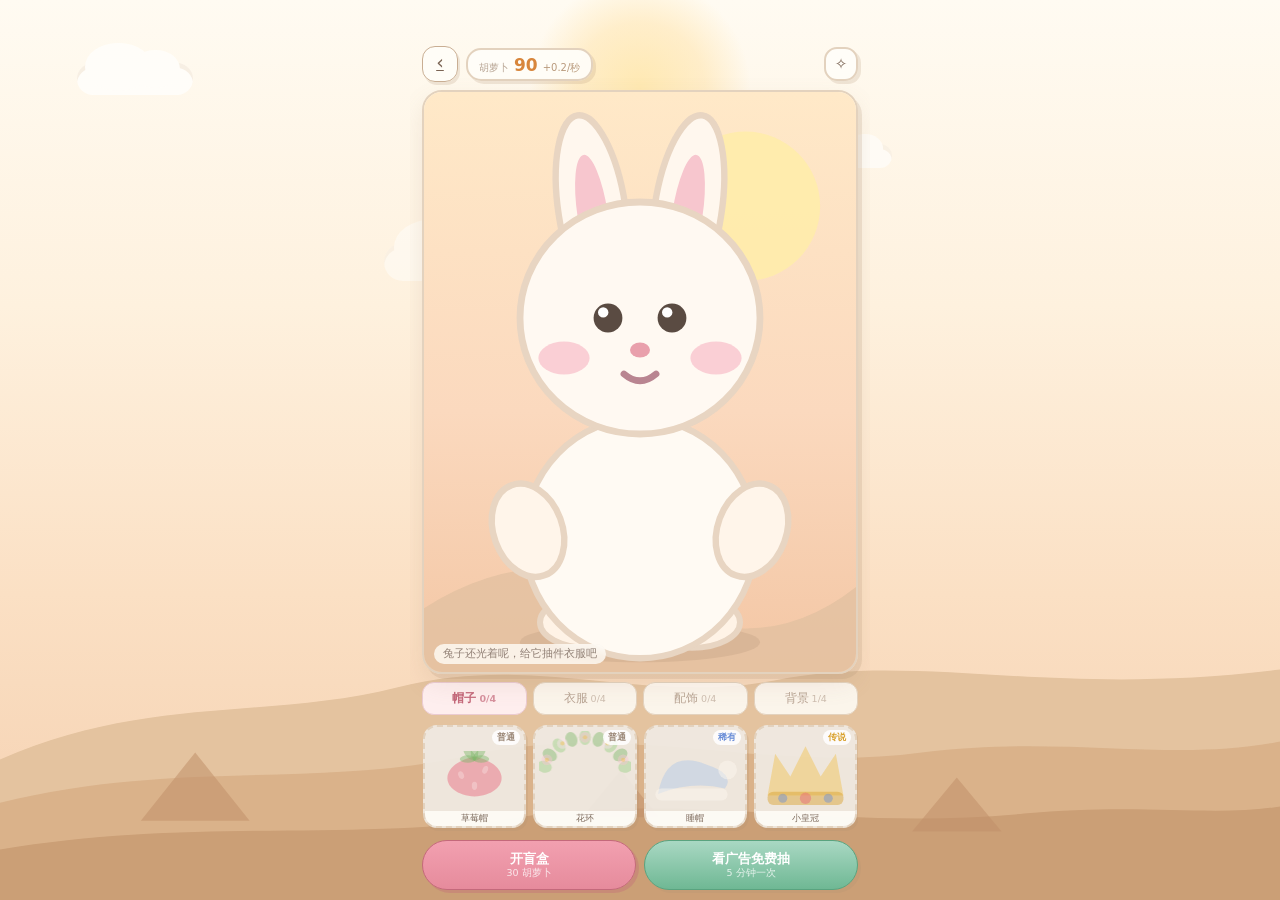
==== games/bunnycloset.html @ fe2e640c "feat: 新增《兔子的衣橱》换装养成，并修复存档自定义键丢失 方向：用户选定「最能拉用户、最赚钱」的换装养成路线。  新游戏 games/bunnycloset.html - 四个驱动力咬合：放置产" ====
<!DOCTYPE html>
<html lang="zh-CN">
<head>
<meta charset="UTF-8">
<meta name="viewport" content="width=device-width,initial-scale=1,maximum-scale=1,user-scalable=no,viewport-fit=cover">
<meta name="format-detection" content="telephone=no,email=no,address=no">
<meta name="theme-color" content="#FDF3E5">
<title>兔子的衣橱 · 兔子小游戏</title>
<link rel="stylesheet" href="../shared/theme.css">
<style>
/* ============================================================
   兔子的衣橱 —— 换装 + 收集 + 养成
   四个驱动力咬合：放置产出 → 开盲盒 → 换装 → 生成形象卡分享
   兔子、服装、背景全部用 Canvas 代码绘制，没有任何图片文件
   ============================================================ */

.app{position:relative;z-index:1;width:min(100vw,460px);margin:0 auto;height:100vh;
  display:flex;flex-direction:column;padding:calc(46px + env(safe-area-inset-top)) 12px calc(10px + env(safe-area-inset-bottom));
  gap:8px;overflow:hidden}

/* 顶栏 */
.top{display:flex;align-items:center;gap:8px;flex:0 0 auto}
.pill{background:rgba(255,253,248,.95);border:2px solid var(--line);border-radius:15px;
  padding:5px 11px 4px;box-shadow:3px 3px 0 var(--tap);display:flex;align-items:baseline;gap:5px}
.pill small{font-size:10px;color:var(--ink3)}
.pill b{font-size:17px;color:#D8863C;font-variant-numeric:tabular-nums}
.pill .rate{font-size:10px;color:#B99A7C}
.top .spacer{flex:1}
.iconBtn{width:34px;height:34px;flex:0 0 34px;display:flex;align-items:center;justify-content:center;
  border:2px solid var(--line);border-radius:13px;background:rgba(255,253,248,.95);
  color:#7A6353;font-size:15px;box-shadow:3px 3px 0 var(--tap);cursor:pointer;text-decoration:none}

/* 展示台 */
.stage{position:relative;flex:1 1 auto;min-height:0;border-radius:20px;overflow:hidden;
  border:2px solid var(--line);box-shadow:4px 5px 0 var(--tap),0 10px 24px rgba(150,118,92,.12)}
#stage{display:block;width:100%;height:100%}
.stageTag{position:absolute;left:10px;bottom:8px;font-size:10.5px;color:rgba(80,60,48,.62);
  background:rgba(255,253,248,.8);border-radius:999px;padding:3px 9px;backdrop-filter:blur(3px)}

/* 分类 */
.tabs{display:flex;gap:6px;flex:0 0 auto}
.tabs button{flex:1;border:1.5px solid var(--line);background:rgba(255,253,248,.86);
  border-radius:12px;padding:7px 0;font-size:12px;color:var(--ink3);cursor:pointer;font-family:inherit}
.tabs button.on{color:#C4697B;border-color:#EBCBD2;background:rgba(255,240,242,.96);font-weight:600}
.tabs button i{font-style:normal;font-size:9.5px;opacity:.7;margin-left:3px}

/* 道具格 */
.grid{flex:0 0 auto;display:grid;grid-template-columns:repeat(4,1fr);gap:7px;
  max-height:34vh;overflow-y:auto;padding:2px 1px 4px;-webkit-overflow-scrolling:touch}
.item{position:relative;aspect-ratio:1;border:2px solid var(--line);border-radius:14px;
  background:rgba(255,253,248,.9);cursor:pointer;overflow:hidden;
  box-shadow:2px 3px 0 var(--tap);transition:transform .1s}
.item:active{transform:scale(.95)}
.item canvas{display:block;width:100%;height:100%}
.item.locked{background:rgba(240,236,229,.9);border-style:dashed;cursor:default}
.item.worn{border-color:var(--pink);background:rgba(255,241,244,.95);
  box-shadow:0 0 0 2px rgba(230,139,156,.28),2px 3px 0 var(--tap)}
.item .rar{position:absolute;right:4px;top:3px;font-size:9px;font-weight:800;
  border-radius:999px;padding:1px 5px;background:rgba(255,255,255,.85)}
.item .nm{position:absolute;left:0;right:0;bottom:0;font-size:9px;text-align:center;
  color:#7C6A5C;background:rgba(255,253,248,.86);padding:1px 0}

/* 底部操作 */
.actions{display:flex;gap:8px;flex:0 0 auto}
.btn{flex:1;border:1.5px solid #C9AE93;border-radius:999px;padding:10px 6px;background:rgba(255,253,248,.96);
  color:#6B5648;font-size:13px;font-weight:600;cursor:pointer;font-family:inherit;
  box-shadow:3px 3px 0 var(--tap);line-height:1.25;position:relative}
.btn:active{transform:translate(2px,2px);box-shadow:1px 1px 0 var(--tap)}
.btn[disabled]{opacity:.45;box-shadow:none;cursor:default}
.btn.primary{background:linear-gradient(180deg,#F2A0B0,var(--pink));border-color:var(--pink-d);color:#fff}
.btn.ad{background:linear-gradient(180deg,#A9D8C3,#6FB894);border-color:#5AA37F;color:#fff}
.btn small{display:block;font-size:9.5px;font-weight:500;opacity:.8}
.btn .cd{position:absolute;inset:0;display:flex;align-items:center;justify-content:center;
  background:rgba(255,253,248,.86);border-radius:999px;font-size:11px;color:#94806E}

/* 盲盒开箱动画 */
.drawWrap{position:fixed;inset:0;z-index:20;display:flex;align-items:center;justify-content:center;
  background:rgba(88,66,54,.5);backdrop-filter:blur(4px);animation:fadeIn .2s}
.box{width:170px;height:170px;border-radius:26px;background:#FFFDF8;border:3px dashed #E7D8C6;
  display:flex;align-items:center;justify-content:center;position:relative;
  animation:boxShake .5s ease-in-out infinite}
@keyframes boxShake{0%,100%{transform:rotate(-3deg) scale(1)}50%{transform:rotate(3deg) scale(1.05)}}
.box.pop{animation:boxPop .45s cubic-bezier(.2,1.6,.4,1) forwards}
@keyframes boxPop{0%{transform:scale(1)}55%{transform:scale(1.24)}100%{transform:scale(1);border-style:solid}}
.box canvas{width:78%;height:78%;display:block}
.drawTip{position:absolute;bottom:22%;color:#fff;font-size:13px;text-shadow:0 2px 8px rgba(40,20,10,.5)}

/* 形象卡 */
.cardWrap{position:fixed;inset:0;z-index:22;display:flex;flex-direction:column;align-items:center;
  justify-content:center;gap:12px;background:rgba(40,28,22,.72);backdrop-filter:blur(5px);padding:18px}
.cardWrap img{width:min(78vw,320px);border-radius:20px;box-shadow:0 18px 50px rgba(0,0,0,.45)}
.cardWrap p{color:rgba(255,255,255,.88);font-size:12.5px;margin:0;text-align:center;line-height:1.7}
.cardWrap .btns{display:flex;gap:9px;width:min(78vw,320px)}
.cardWrap .btns a,.cardWrap .btns button{flex:1;text-align:center;text-decoration:none;
  border:1.5px solid rgba(255,255,255,.4);background:rgba(255,255,255,.14);color:#fff;
  border-radius:999px;padding:11px 0;font-size:14px;font-weight:600;cursor:pointer;font-family:inherit}
.hide{display:none!important}
.toast{position:fixed;left:50%;bottom:16%;transform:translateX(-50%);z-index:30;
  background:rgba(60,44,36,.9);color:#fff;font-size:13px;border-radius:999px;padding:9px 18px;
  pointer-events:none;opacity:0;transition:opacity .3s}
.toast.show{opacity:1}
</style>
</head>
<body>

<main class="app">
  <h1 class="sr-only">兔子的衣橱，收集服装给兔子换装并生成形象卡</h1>

  <div class="top">
    <a class="backBtn" href="../index.html" aria-label="返回游戏大厅" style="position:static">‹</a>
    <div class="pill">
      <small>胡萝卜</small><b id="carrotNum">0</b><span class="rate" id="rate">+0.2/秒</span>
    </div>
    <div class="spacer"></div>
    <button class="iconBtn" id="btnCard" title="生成形象卡">✧</button>
  </div>

  <div class="stage">
    <canvas id="stage"></canvas>
    <div class="stageTag" id="stageTag">在家种胡萝卜中…</div>
  </div>

  <div class="tabs" id="tabs"></div>
  <div class="grid" id="grid"></div>

  <div class="actions">
    <button class="btn primary" id="btnDraw">开盲盒<small>30 胡萝卜</small></button>
    <button class="btn ad" id="btnAd">看广告免费抽<small>5 分钟一次</small></button>
  </div>
</main>

<div class="drawWrap hide" id="drawWrap">
  <div class="drawTip" id="drawTip">正在打开…</div>
  <div class="box" id="drawBox"></div>
</div>

<div class="cardWrap hide" id="cardWrap">
  <img id="cardImg" alt="兔子的形象卡">
  <p>长按图片保存，或点下面的按钮下载<br>发给朋友看看你的兔子</p>
  <div class="btns">
    <a id="cardDl" download="我的兔子.png">下载</a>
    <button id="cardClose">关闭</button>
  </div>
</div>

<div class="toast" id="toast"></div>

<script src="../shared/store.js"></script>
<script src="../shared/audio.js"></script>
<script src="../shared/theme.js"></script>
<script>
(function(){
'use strict';

var $ = function(id){ return document.getElementById(id); };
var GAME_ID = 'bunnycloset';
var SAVE_KEY = 'closet';

/* ============================================================
   1. 数值
   ============================================================ */
var CARROT_PER_SEC = 0.2;          /* 兔子每秒种的胡萝卜 */
var OFFLINE_CAP    = 8 * 3600;     /* 离线最多攒 8 小时 */
var DRAW_COST      = 30;           /* 开一次盲盒 */
var AD_DRAW_CD     = 5 * 60 * 1000;/* 免费抽的冷却 */
var START_CARROT   = 90;

/* 抽取概率：普通 62% / 稀有 28% / 传说 10% */
var RARITY = [
  null,
  { name:'普通', color:'#9C8878', weight:62 },
  { name:'稀有', color:'#6C8FD8', weight:28 },
  { name:'传说', color:'#D9A02C', weight:10 }
];

/* ============================================================
   2. 兔子与道具的画法 —— 全部是代码，没有一张图片
   坐标系：一个 100 × 132 的盒子，左上角是 (0,0)
   头中心 (50,50) 半径 30；身体中心 (50,104)
   ============================================================ */
function rr(c, x, y, w, h, r){
  c.beginPath();
  c.moveTo(x + r, y);
  c.arcTo(x + w, y, x + w, y + h, r);
  c.arcTo(x + w, y + h, x, y + h, r);
  c.arcTo(x, y + h, x, y, r);
  c.arcTo(x, y, x + w, y, r);
  c.closePath();
}
function ell(c, x, y, rx, ry, rot){
  c.beginPath(); c.ellipse(x, y, rx, ry, rot || 0, 0, Math.PI * 2);
}
function star(c, x, y, R, r, rot){
  c.beginPath();
  for(var i = 0; i < 10; i++){
    var rad = (i % 2 === 0) ? R : r;
    var a = (rot || -Math.PI / 2) + i * Math.PI / 5;
    var px = x + Math.cos(a) * rad, py = y + Math.sin(a) * rad;
    if(i === 0) c.moveTo(px, py); else c.lineTo(px, py);
  }
  c.closePath();
}

/* --- 兔子的身体 --- */
function drawBody(c, t){
  var bob = Math.sin(t * 1.6) * 1.1;      /* 轻微呼吸起伏 */
  c.save();
  c.translate(0, bob);

  /* 影子 */
  c.fillStyle = 'rgba(150,118,92,.16)';
  ell(c, 50, 130, 30, 5); c.fill();

  /* 耳朵（先画，压在头后面） */
  var sway = Math.sin(t * 1.3) * 3.2;
  c.fillStyle = '#FFF7EE'; c.strokeStyle = '#E8D5C2'; c.lineWidth = 1.6;
  c.save(); c.translate(38, 22); c.rotate(-0.19 + sway * 0.012);
  ell(c, 0, 0, 8.4, 24); c.fill(); c.stroke();
  c.fillStyle = '#F7C6CE'; ell(c, 0, 1, 3.8, 15); c.fill();
  c.restore();
  c.fillStyle = '#FFF7EE';
  c.save(); c.translate(62, 22); c.rotate(0.19 - sway * 0.012);
  ell(c, 0, 0, 8.4, 24); c.fill(); c.stroke();
  c.fillStyle = '#F7C6CE'; ell(c, 0, 1, 3.8, 15); c.fill();
  c.restore();

  /* 脚 */
  c.fillStyle = '#FFF3E6'; c.strokeStyle = '#E8D5C2'; c.lineWidth = 1.5;
  ell(c, 37, 125, 12, 6.4); c.fill(); c.stroke();
  ell(c, 63, 125, 12, 6.4); c.fill(); c.stroke();

  /* 身体 */
  c.fillStyle = '#FFFAF3'; c.strokeStyle = '#E8D5C2'; c.lineWidth = 1.6;
  ell(c, 50, 104, 29, 30); c.fill(); c.stroke();

  /* 手臂 */
  c.fillStyle = '#FFF5EA';
  ell(c, 22, 102, 8.6, 12, -0.35); c.fill(); c.stroke();
  ell(c, 78, 102, 8.6, 12, 0.35); c.fill(); c.stroke();

  c.restore();
}
function drawFace(c, mood, t){
  c.fillStyle = '#5A4B42';
  var blink = (Math.sin(t * 0.8) > 0.985) ? 0.12 : 1;   /* 偶尔眨一下眼 */
  if(mood === 'happy'){
    c.strokeStyle = '#5A4B42'; c.lineWidth = 2.4; c.lineCap = 'round';
    c.beginPath(); c.moveTo(38, 51); c.quadraticCurveTo(42, 45, 46, 51); c.stroke();
    c.beginPath(); c.moveTo(54, 51); c.quadraticCurveTo(58, 45, 62, 51); c.stroke();
  } else {
    c.save(); c.scale(1, blink);
    ell(c, 42, 50 / (blink || 1), 3.6, 3.6); c.fill();
    ell(c, 58, 50 / (blink || 1), 3.6, 3.6); c.fill();
    c.restore();
    if(blink > 0.5){
      c.fillStyle = '#fff';
      ell(c, 40.8, 48.6, 1.3, 1.3); c.fill();
      ell(c, 56.8, 48.6, 1.3, 1.3); c.fill();
      c.fillStyle = '#5A4B42';
    }
  }
  /* 腮红 */
  c.fillStyle = 'rgba(249,200,208,.85)';
  ell(c, 31, 60, 6.4, 4.1); c.fill();
  ell(c, 69, 60, 6.4, 4.1); c.fill();
  /* 鼻子与嘴 */
  c.fillStyle = '#E9A0AC';
  ell(c, 50, 58, 2.5, 1.9); c.fill();
  c.strokeStyle = '#B98591'; c.lineWidth = 1.7; c.lineCap = 'round';
  c.beginPath();
  if(mood === 'happy'){ c.moveTo(46, 65); c.quadraticCurveTo(50, 70, 54, 65); }
  else { c.moveTo(46, 64); c.quadraticCurveTo(50, 67.4, 54, 64); }
  c.stroke();
}
function drawHead(c){
  c.fillStyle = '#FFF9F2'; c.strokeStyle = '#E8D5C2'; c.lineWidth = 1.7;
  ell(c, 50, 50, 30, 29); c.fill(); c.stroke();
}

/* --- 服装 --- */
function cloth_overall(c){          /* 背带裤 */
  c.fillStyle = '#7FA6D8';
  rr(c, 26, 92, 48, 34, 9); c.fill();
  c.fillStyle = '#6C93C6';
  rr(c, 35, 76, 7.5, 22, 3); c.fill();
  rr(c, 57.5, 76, 7.5, 22, 3); c.fill();
  c.fillStyle = '#A8C4E8';
  rr(c, 34, 104, 12, 10, 3); c.fill();      /* 口袋 */
  c.fillStyle = '#F5E9D2';
  ell(c, 40, 98, 2, 2); c.fill();
  ell(c, 60, 98, 2, 2); c.fill();
}
function cloth_stripe(c){            /* 条纹衫 */
  c.save();
  rr(c, 24, 84, 52, 30, 10); c.clip();
  c.fillStyle = '#FFF7EC'; c.fillRect(20, 80, 60, 40);
  c.fillStyle = '#E68B9C';
  for(var i = 0; i < 5; i++) c.fillRect(20, 84 + i * 7, 60, 3.6);
  c.restore();
  c.strokeStyle = '#E0CDB8'; c.lineWidth = 1.4;
  rr(c, 24, 84, 52, 30, 10); c.stroke();
}
function cloth_dress(c){             /* 小裙子 */
  c.fillStyle = '#F2A0B0';
  c.beginPath();
  c.moveTo(36, 84); c.lineTo(64, 84);
  c.quadraticCurveTo(80, 118, 72, 126);
  c.lineTo(28, 126);
  c.quadraticCurveTo(20, 118, 36, 84);
  c.closePath(); c.fill();
  c.fillStyle = '#F8C6D0';
  rr(c, 34, 82, 32, 8, 4); c.fill();
  c.fillStyle = 'rgba(255,255,255,.55)';
  ell(c, 50, 112, 3.4, 3.4); c.fill();
  ell(c, 40, 106, 2.6, 2.6); c.fill();
  ell(c, 60, 106, 2.6, 2.6); c.fill();
}
function cloth_scarf(c){             /* 围巾 */
  c.fillStyle = '#8FC7B4';
  rr(c, 28, 72, 44, 12, 6); c.fill();
  c.fillStyle = '#7BB6A2';
  rr(c, 60, 80, 13, 26, 5); c.fill();
  c.fillStyle = '#A9DCCB';
  for(var i = 0; i < 3; i++) c.fillRect(62, 96 + i * 3.4, 9, 2);
}

/* --- 帽子 --- */
function hat_strawberry(c){          /* 草莓帽 */
  c.fillStyle = '#E8657A';
  c.beginPath();
  c.moveTo(50, 4);
  c.bezierCurveTo(78, 10, 76, 32, 50, 34);
  c.bezierCurveTo(24, 32, 22, 10, 50, 4);
  c.closePath(); c.fill();
  c.fillStyle = 'rgba(255,255,255,.6)';
  ell(c, 40, 18, 2, 3, -0.4); c.fill();
  ell(c, 58, 14, 2, 3, 0.4); c.fill();
  ell(c, 50, 26, 2, 3); c.fill();
  c.fillStyle = '#7FB86A';
  for(var i = 0; i < 5; i++){
    var a = Math.PI + i * Math.PI / 4;
    c.save(); c.translate(50, 6); c.rotate(a);
    ell(c, 5, 0, 6, 2.8); c.fill();
    c.restore();
  }
}
function hat_wreath(c){              /* 花环 */
  for(var i = 0; i < 9; i++){
    var a = -Math.PI * 0.92 + i * (Math.PI * 0.84 / 8);
    var x = 50 + Math.cos(a) * 33, y = 52 + Math.sin(a) * 31;
    c.fillStyle = i % 2 ? '#7FB86A' : '#9BD186';
    ell(c, x, y, 6, 4.6, a); c.fill();
  }
  for(var j = 0; j < 5; j++){
    var a2 = -Math.PI * 0.86 + j * (Math.PI * 0.72 / 4);
    var x2 = 50 + Math.cos(a2) * 33, y2 = 52 + Math.sin(a2) * 31;
    c.fillStyle = j % 2 ? '#FBE3EC' : '#F6C6D0';
    ell(c, x2, y2, 4.2, 4.2); c.fill();
    c.fillStyle = '#F2C14E';
    ell(c, x2, y2, 1.7, 1.7); c.fill();
  }
}
function hat_night(c){               /* 睡帽 */
  c.fillStyle = '#AFC8E8';
  c.beginPath();
  c.moveTo(26, 30);
  c.quadraticCurveTo(32, -4, 62, 8);
  c.quadraticCurveTo(84, 15, 76, 26);
  c.quadraticCurveTo(52, 20, 26, 30);
  c.closePath(); c.fill();
  c.fillStyle = '#FFF9F0';
  rr(c, 24, 26, 54, 9, 4.5); c.fill();
  c.fillStyle = '#FFF9F0';
  ell(c, 78, 12, 7, 7); c.fill();
}
function hat_crown(c){               /* 小皇冠 */
  c.fillStyle = '#F2C14E';
  c.beginPath();
  c.moveTo(30, 28); c.lineTo(34, 6); c.lineTo(42, 18);
  c.lineTo(50, 2); c.lineTo(58, 18); c.lineTo(66, 6);
  c.lineTo(70, 28); c.closePath(); c.fill();
  c.fillStyle = '#D9A02C';
  rr(c, 30, 26, 40, 7, 3); c.fill();
  c.fillStyle = '#E8657A'; ell(c, 50, 29.5, 3, 3); c.fill();
  c.fillStyle = '#6C8FD8'; ell(c, 38, 29.5, 2.4, 2.4); c.fill();
  ell(c, 62, 29.5, 2.4, 2.4); c.fill();
}

/* --- 配饰 --- */
function acc_glass(c){               /* 圆眼镜 */
  c.strokeStyle = '#8A6A50'; c.lineWidth = 2.2;
  c.beginPath(); c.arc(42, 51, 9.4, 0, Math.PI * 2); c.stroke();
  c.beginPath(); c.arc(58, 51, 9.4, 0, Math.PI * 2); c.stroke();
  c.beginPath(); c.moveTo(51.4, 51); c.lineTo(48.6, 51); c.stroke();
  c.beginPath(); c.moveTo(32.6, 50); c.lineTo(26, 48); c.stroke();
  c.beginPath(); c.moveTo(67.4, 50); c.lineTo(74, 48); c.stroke();
  c.fillStyle = 'rgba(190,225,240,.35)';
  ell(c, 42, 51, 9.4, 9.4); c.fill();
  ell(c, 58, 51, 9.4, 9.4); c.fill();
}
function acc_bow(c){                 /* 蝴蝶结 */
  c.fillStyle = '#E8657A';
  c.beginPath(); c.moveTo(64, 24); c.lineTo(80, 16); c.lineTo(80, 32); c.closePath(); c.fill();
  c.beginPath(); c.moveTo(64, 24); c.lineTo(48, 16); c.lineTo(48, 32); c.closePath(); c.fill();
  c.fillStyle = '#C74A5F';
  ell(c, 64, 24, 4.4, 4.4); c.fill();
}
function acc_star(c){                /* 小星星徽章 */
  c.save(); c.translate(72, 104); c.rotate(Math.sin(Date.now() / 700) * 0.16);
  c.fillStyle = '#F2C14E'; star(c, 0, 0, 10, 4.4); c.fill();
  c.fillStyle = '#FFF0BE'; star(c, 0, 0, 5.4, 2.4); c.fill();
  c.restore();
}
function acc_wing(c){                /* 小翅膀（画在身体后面） */
  c.fillStyle = 'rgba(255,255,255,.94)'; c.strokeStyle = '#E4D6E8'; c.lineWidth = 1.4;
  [[0, -1], [0, 1]].forEach(function(d){
    c.save(); c.translate(50 + d[1] * 26, 96); c.scale(d[1], 1);
    c.beginPath();
    c.moveTo(0, 6);
    c.quadraticCurveTo(24, -6, 30, -22);
    c.quadraticCurveTo(20, -14, 14, -14);
    c.quadraticCurveTo(20, -26, 16, -30);
    c.quadraticCurveTo(4, -14, 0, 6);
    c.closePath(); c.fill(); c.stroke();
    c.restore();
  });
}

/* --- 背景 --- */
function bg_dusk(c){
  var g = c.createLinearGradient(0, 0, 0, 132);
  g.addColorStop(0, '#FFE9C8'); g.addColorStop(0.55, '#FBD9BE'); g.addColorStop(1, '#F3C6A4');
  c.fillStyle = g; c.fillRect(0, 0, 100, 132);
  c.fillStyle = 'rgba(255,236,172,.95)';
  ell(c, 74, 26, 17, 17); c.fill();
  c.fillStyle = 'rgba(226,193,160,.75)';
  c.beginPath(); c.moveTo(0, 118); c.quadraticCurveTo(28, 100, 52, 116);
  c.quadraticCurveTo(78, 130, 100, 112); c.lineTo(100, 132); c.lineTo(0, 132);
  c.closePath(); c.fill();
}
function bg_sakura(c){
  var g = c.createLinearGradient(0, 0, 0, 132);
  g.addColorStop(0, '#FDEEF2'); g.addColorStop(1, '#F8D9E2');
  c.fillStyle = g; c.fillRect(0, 0, 100, 132);
  for(var i = 0; i < 14; i++){
    var x = (i * 37 % 100), y = (i * 53 % 132);
    c.fillStyle = i % 2 ? 'rgba(246,198,208,.85)' : 'rgba(251,227,236,.95)';
    ell(c, x, y, 4.2, 3, i); c.fill();
  }
  c.fillStyle = '#B98A96';
  c.strokeStyle = '#B98A96'; c.lineWidth = 3; c.lineCap = 'round';
  c.beginPath(); c.moveTo(0, 14); c.quadraticCurveTo(40, 4, 100, 20); c.stroke();
}
function bg_night(c){
  var g = c.createLinearGradient(0, 0, 0, 132);
  g.addColorStop(0, '#2E3A5C'); g.addColorStop(1, '#5A6D96');
  c.fillStyle = g; c.fillRect(0, 0, 100, 132);
  c.fillStyle = '#FFF3D0';
  ell(c, 76, 24, 12, 12); c.fill();
  c.fillStyle = 'rgba(46,58,92,.9)';
  ell(c, 69, 20, 10, 10); c.fill();
  for(var i = 0; i < 18; i++){
    var x = (i * 41 % 100), y = (i * 29 % 110);
    c.fillStyle = 'rgba(255,255,255,' + (0.35 + (i % 3) * 0.22) + ')';
    ell(c, x, y, 1.4, 1.4); c.fill();
  }
}
function bg_grass(c){
  var g = c.createLinearGradient(0, 0, 0, 132);
  g.addColorStop(0, '#DFF0FA'); g.addColorStop(0.6, '#EAF6E8'); g.addColorStop(1, '#BFE0B0');
  c.fillStyle = g; c.fillRect(0, 0, 100, 132);
  c.fillStyle = 'rgba(255,255,255,.85)';
  ell(c, 24, 22, 14, 7); c.fill();
  ell(c, 34, 18, 10, 8); c.fill();
  c.fillStyle = '#A8D691';
  c.beginPath(); c.moveTo(0, 116); c.quadraticCurveTo(50, 100, 100, 118);
  c.lineTo(100, 132); c.lineTo(0, 132); c.closePath(); c.fill();
  c.fillStyle = '#F6C6D0';
  ell(c, 18, 122, 3.4, 3.4); c.fill();
  ell(c, 82, 124, 3, 3); c.fill();
}

/* ============================================================
   3. 道具清单
   box 是这件东西在兔子坐标系里的范围，用来裁小图标
   ============================================================ */
var ITEMS = [
  /* 帽子 */
  { id:'h_straw',  cat:'hat',   name:'草莓帽', rar:1, draw:hat_strawberry, box:[16,0,68,38] },
  { id:'h_wreath', cat:'hat',   name:'花环',   rar:1, draw:hat_wreath,     box:[14,16,72,72] },
  { id:'h_night',  cat:'hat',   name:'睡帽',   rar:2, draw:hat_night,      box:[20,-6,68,46] },
  { id:'h_crown',  cat:'hat',   name:'小皇冠', rar:3, draw:hat_crown,      box:[26,0,48,36] },
  /* 衣服 */
  { id:'c_overall',cat:'cloth', name:'背带裤', rar:1, draw:cloth_overall,  box:[22,72,56,58] },
  { id:'c_stripe', cat:'cloth', name:'条纹衫', rar:1, draw:cloth_stripe,   box:[20,78,60,40] },
  { id:'c_dress',  cat:'cloth', name:'小裙子', rar:2, draw:cloth_dress,    box:[18,78,64,52] },
  { id:'c_scarf',  cat:'cloth', name:'围巾',   rar:2, draw:cloth_scarf,    box:[24,68,54,42] },
  /* 配饰 */
  { id:'a_glass',  cat:'acc',   name:'圆眼镜', rar:1, draw:acc_glass,      box:[22,38,56,26] },
  { id:'a_bow',    cat:'acc',   name:'蝴蝶结', rar:1, draw:acc_bow,        box:[44,12,40,28] },
  { id:'a_star',   cat:'acc',   name:'小星星', rar:2, draw:acc_star,       box:[60,92,26,26] },
  { id:'a_wing',   cat:'acc',   name:'小翅膀', rar:3, draw:acc_wing,       box:[10,60,80,44] },
  /* 背景 */
  { id:'b_dusk',   cat:'bg',    name:'黄昏',   rar:1, draw:bg_dusk,        box:[0,0,100,132], fill:true },
  { id:'b_grass',  cat:'bg',    name:'草地',   rar:1, draw:bg_grass,       box:[0,0,100,132], fill:true },
  { id:'b_sakura', cat:'bg',    name:'樱花',   rar:2, draw:bg_sakura,      box:[0,0,100,132], fill:true },
  { id:'b_night',  cat:'bg',    name:'星空',   rar:2, draw:bg_night,       box:[0,0,100,132], fill:true }
];

var CATS = [
  { id:'hat',   name:'帽子' },
  { id:'cloth', name:'衣服' },
  { id:'acc',   name:'配饰' },
  { id:'bg',    name:'背景' }
];

function itemById(id){
  for(var i = 0; i < ITEMS.length; i++) if(ITEMS[i].id === id) return ITEMS[i];
  return null;
}
function itemsOf(cat){
  var out = [];
  for(var i = 0; i < ITEMS.length; i++) if(ITEMS[i].cat === cat) out.push(ITEMS[i]);
  return out;
}

/* ============================================================
   4. 存档
   ============================================================ */
var S = {
  carrots: START_CARROT,
  owned: [],
  worn: { hat:null, cloth:null, acc:null, bg:'b_dusk' },
  lastTick: Date.now(),
  nextFreeDraw: 0,
  drawn: 0
};

function loadSave(){
  var raw = Store.get(SAVE_KEY, null);
  if(raw && typeof raw === 'object'){
    if(typeof raw.carrots === 'number') S.carrots = raw.carrots;
    if(raw.owned instanceof Array) S.owned = raw.owned;
    if(raw.worn && typeof raw.worn === 'object') S.worn = raw.worn;
    if(typeof raw.lastTick === 'number') S.lastTick = raw.lastTick;
    if(typeof raw.nextFreeDraw === 'number') S.nextFreeDraw = raw.nextFreeDraw;
    if(typeof raw.drawn === 'number') S.drawn = raw.drawn;
  }
  /* 默认送一个背景，不然展示台是空的 */
  if(S.owned.indexOf('b_dusk') < 0) S.owned.push('b_dusk');
  if(!S.worn.bg) S.worn.bg = 'b_dusk';
  syncBest();
}
/* 把收集进度写进全局存档，大厅卡片上就能显示「已收集 N 件」 */
function syncBest(){ Store.setBest(GAME_ID, 'collect', S.owned.length); }
function saveNow(){ S.lastTick = Date.now(); Store.set(SAVE_KEY, S); }

function collectOffline(){
  var now = Date.now();
  var sec = Math.max(0, (now - S.lastTick) / 1000);
  if(sec < 30) return 0;
  sec = Math.min(sec, OFFLINE_CAP);
  var gain = Math.floor(sec * CARROT_PER_SEC);
  if(gain > 0) S.carrots += gain;
  S.lastTick = now;
  return gain;
}

/* ============================================================
   5. 画展示台
   ============================================================ */
var stage = $('stage'), sctx = stage.getContext('2d');
var SW = 0, SH = 0;

function resizeStage(){
  var box = stage.parentElement;
  SW = box.clientWidth; SH = box.clientHeight;
  var dpr = Math.min(window.devicePixelRatio || 1, 2);
  stage.width = Math.round(SW * dpr);
  stage.height = Math.round(SH * dpr);
  sctx.setTransform(dpr, 0, 0, dpr, 0, 0);
}
window.addEventListener('resize', function(){ resizeStage(); drawStage(); });
window.addEventListener('orientationchange', function(){ setTimeout(function(){ resizeStage(); drawStage(); }, 250); });

/* 把兔子坐标系（100×132）映射到画布上并居中 */
function withRabbit(c, W, H, fn){
  var S2 = Math.min(W / 108, H / 142);
  c.save();
  c.translate(W / 2, H / 2);
  c.scale(S2, S2);
  c.translate(-50, -66);
  fn(c);
  c.restore();
}

function drawStage(){
  if(!SW) resizeStage();
  var t = performance.now() / 1000;
  var bgItem = itemById(S.worn.bg);
  var accItem = itemById(S.worn.acc);
  var clothItem = itemById(S.worn.cloth);
  var hatItem = itemById(S.worn.hat);

  sctx.clearRect(0, 0, SW, SH);

  /* 背景铺满整个展示台，不跟兔子的坐标缩放走 */
  if(bgItem && bgItem.fill){
    var sc = Math.max(SW / 100, SH / 132);
    sctx.save();
    sctx.translate(SW / 2, SH / 2);
    sctx.scale(sc, sc);
    sctx.translate(-50, -66);
    bgItem.draw(sctx, t);
    sctx.restore();
  } else {
    var g = sctx.createLinearGradient(0, 0, 0, SH);
    g.addColorStop(0, '#FFF7EC'); g.addColorStop(1, '#FBE8D6');
    sctx.fillStyle = g; sctx.fillRect(0, 0, SW, SH);
  }

  withRabbit(sctx, SW, SH, function(c){
    if(accItem && accItem.id === 'a_wing') accItem.draw(c, t);   /* 翅膀在身后 */
    drawBody(c, t);
    drawHead(c);
    drawFace(c, 'idle', t);
    if(clothItem) clothItem.draw(c, t);
    if(hatItem) hatItem.draw(c, t);
    if(accItem && accItem.id !== 'a_wing') accItem.draw(c, t);
  });
}

/* ============================================================
   6. 道具小图标
   ============================================================ */
function drawIcon(cv, item, dim){
  var dpr = Math.min(window.devicePixelRatio || 1, 2);
  var w = cv.clientWidth || 64, h = cv.clientHeight || 64;
  cv.width = Math.round(w * dpr); cv.height = Math.round(h * dpr);
  var c = cv.getContext('2d');
  c.setTransform(dpr, 0, 0, dpr, 0, 0);
  c.clearRect(0, 0, w, h);

  if(!item) return;
  var b = item.box;
  var pad = 4;
  var sc = Math.min((w - pad * 2) / b[2], (h - pad * 2) / b[3]);
  c.save();
  /* 未解锁的画淡一点：看得见、想要，但明显还不是你的 */
  if(dim) c.globalAlpha = 0.45;
  c.translate(w / 2, h / 2);
  c.scale(sc, sc);
  c.translate(-(b[0] + b[2] / 2), -(b[1] + b[3] / 2));
  c.save();
  c.beginPath(); c.rect(b[0], b[1], b[2], b[3]); c.clip();
  item.draw(c, performance.now() / 1000);
  c.restore();
  c.restore();
}

/* ============================================================
   7. 界面
   ============================================================ */
var curCat = 'hat';

function renderTabs(){
  var html = CATS.map(function(cat){
    var all = itemsOf(cat.id), own = 0;
    all.forEach(function(it){ if(S.owned.indexOf(it.id) >= 0) own++; });
    return '<button data-cat="' + cat.id + '"' + (curCat === cat.id ? ' class="on"' : '') + '>' +
           cat.name + '<i>' + own + '/' + all.length + '</i></button>';
  }).join('');
  $('tabs').innerHTML = html;
  Array.prototype.forEach.call($('tabs').querySelectorAll('button'), function(b){
    b.addEventListener('click', function(){
      curCat = b.dataset.cat;
      GameAudio.unlock(); GameAudio.sfx('ui');
      renderTabs(); renderGrid();
    });
  });
}

function renderGrid(){
  var list = itemsOf(curCat);
  var html = list.map(function(it){
    var owned = S.owned.indexOf(it.id) >= 0;
    var worn = S.worn[it.cat] === it.id;
    var cls = 'item' + (owned ? '' : ' locked') + (worn ? ' worn' : '');
    var rar = RARITY[it.rar];
    return '<div class="' + cls + '" data-id="' + it.id + '">' +
             '<canvas></canvas>' +
             '<span class="rar" style="color:' + rar.color + '">' + rar.name + '</span>' +
             '<span class="nm">' + it.name + '</span>' +
           '</div>';
  }).join('');
  $('grid').innerHTML = html;

  Array.prototype.forEach.call($('grid').querySelectorAll('.item'), function(el){
    var it = itemById(el.dataset.id);
    var owned = S.owned.indexOf(it.id) >= 0;
    drawIcon(el.querySelector('canvas'), it, !owned);
    if(!owned){
      el.addEventListener('click', function(){ toast('还没抽到这件，先去开盲盒吧'); });
      return;
    }
    el.addEventListener('click', function(){
      GameAudio.unlock(); GameAudio.sfx('ui');
      /* 再点一次就是脱下来 */
      S.worn[it.cat] = (S.worn[it.cat] === it.id) ? null : it.id;
      saveNow();
      renderGrid(); drawStage(); updateStageTag();
    });
  });
}

function updateStageTag(){
  var names = ['hat','cloth','acc'].map(function(k){
    var it = itemById(S.worn[k]);
    return it ? it.name : null;
  }).filter(Boolean);
  $('stageTag').textContent = names.length ? names.join(' · ') : '兔子还光着呢，给它抽件衣服吧';
}

function renderCarrots(){
  $('carrotNum').textContent = Math.floor(S.carrots);
  $('rate').textContent = '+' + CARROT_PER_SEC.toFixed(1) + '/秒';
}

var toastTimer = null;
function toast(msg){
  var el = $('toast');
  el.textContent = msg;
  el.classList.add('show');
  if(toastTimer) clearTimeout(toastTimer);
  toastTimer = setTimeout(function(){ el.classList.remove('show'); }, 1600);
}

/* ============================================================
   8. 开盲盒
   ============================================================ */
function drawablePool(){
  return ITEMS.filter(function(it){
    return S.owned.indexOf(it.id) < 0;
  });
}
function pickByRarity(pool){
  var total = 0;
  pool.forEach(function(it){ total += RARITY[it.rar].weight; });
  var roll = Math.random() * total;
  for(var i = 0; i < pool.length; i++){
    roll -= RARITY[pool[i].rar].weight;
    if(roll <= 0) return pool[i];
  }
  return pool[pool.length - 1];
}

var drawing = false;
function openBox(free){
  if(drawing) return;
  var pool = drawablePool();
  if(!pool.length){ toast('所有服装都抽齐啦，等后续新款式'); return; }
  if(!free && S.carrots < DRAW_COST){ toast('胡萝卜不够，等兔子多种一会儿'); return; }

  drawing = true;
  if(!free){ S.carrots -= DRAW_COST; saveNow(); renderCarrots(); }
  GameAudio.unlock();

  var wrap = $('drawWrap'), box = $('drawBox'), tip = $('drawTip');
  box.className = 'box';
  box.innerHTML = '<canvas></canvas>';
  tip.textContent = '正在打开…';
  wrap.classList.remove('hide');

  var got = pickByRarity(pool);
  S.owned.push(got.id);
  S.drawn++;
  S.worn[got.cat] = got.id;          /* 抽到就自动穿上，立刻看到效果 */

  setTimeout(function(){
    box.classList.add('pop');
    GameAudio.sfx('win');
    tip.textContent = RARITY[got.rar].name + ' · ' + got.name;
    drawIcon(box.querySelector('canvas'), got);
    if(navigator.vibrate) navigator.vibrate(got.rar >= 2 ? [30, 50, 60] : 26);
  }, 620);

  setTimeout(function(){
    wrap.classList.add('hide');
    drawing = false;
    syncBest();
    saveNow();
    renderTabs(); renderGrid(); drawStage(); updateStageTag();
    if(got.rar >= 3) toast('抽到传说款「' + got.name + '」！');
  }, 1900);
}

/* 免费抽：真机上换成激励视频 */
$('btnAd').addEventListener('click', function(){
  var now = Date.now();
  if(now < S.nextFreeDraw){
    toast('还要等 ' + Math.ceil((S.nextFreeDraw - now) / 1000) + ' 秒');
    return;
  }
  if(!drawablePool().length){ toast('所有服装都抽齐啦'); return; }
  showAd('freedraw', function(ok){
    if(!ok) return;
    S.nextFreeDraw = Date.now() + AD_DRAW_CD;
    saveNow();
    openBox(true);
  });
});

/* 激励视频接入点：在微信小游戏里挂上 wx.createRewardedVideoAd 就会走真广告，
   在浏览器里直接给奖励，方便调试 */
var adInstance = null;
function showAd(placement, cb){
  if(typeof wx !== 'undefined' && wx.createRewardedVideoAd){
    try{
      if(!adInstance) adInstance = wx.createRewardedVideoAd({ adUnitId: 'AD_UNIT_ID_PLACEHOLDER' });
      var onClose = function(res){
        adInstance.offClose(onClose);
        cb(!!(res && res.isEnded));
      };
      adInstance.onClose(onClose);
      adInstance.show().catch(function(){ cb(true); });
      return;
    }catch(e){ /* 落到下面的兜底 */ }
  }
  cb(true);
}

$('btnDraw').addEventListener('click', function(){ openBox(false); });

/* ============================================================
   9. 形象卡
   ============================================================ */
$('btnCard').addEventListener('click', function(){
  GameAudio.unlock(); GameAudio.sfx('ui');
  var W = 600, H = 800;
  var cv = document.createElement('canvas');
  var dpr = 2;
  cv.width = W * dpr; cv.height = H * dpr;
  var c = cv.getContext('2d');
  c.setTransform(dpr, 0, 0, dpr, 0, 0);

  /* 底色 */
  var g = c.createLinearGradient(0, 0, 0, H);
  g.addColorStop(0, '#FFF8EE'); g.addColorStop(1, '#FBE6D4');
  c.fillStyle = g; c.fillRect(0, 0, W, H);

  /* 兔子 */
  var bgItem = itemById(S.worn.bg);
  var accItem = itemById(S.worn.acc);
  var clothItem = itemById(S.worn.cloth);
  var hatItem = itemById(S.worn.hat);
  var stageTop = 96, stageH = 500;
  c.save();
  c.beginPath(); rr(c, 40, stageTop, W - 80, stageH, 28); c.clip();
  if(bgItem && bgItem.fill){
    c.save();
    var sc = Math.max((W - 80) / 100, stageH / 132);
    c.translate(W / 2, stageTop + stageH / 2);
    c.scale(sc, sc); c.translate(-50, -66);
    bgItem.draw(c, 0);
    c.restore();
  }
  /* 兔子：withRabbit 会把兔子居中到给定的 W×H 里，所以这里只传展示区高度，
     再用 translate 把它挪到展示区的垂直位置 */
  withRabbit(c, W, stageH, function(cc){
    cc.translate(0, stageTop);
    if(accItem && accItem.id === 'a_wing') accItem.draw(cc, 0);
    drawBody(cc, 1.2);
    drawHead(cc);
    drawFace(cc, 'happy', 1.2);
    if(clothItem) clothItem.draw(cc, 0);
    if(hatItem) hatItem.draw(cc, 0);
    if(accItem && accItem.id !== 'a_wing') accItem.draw(cc, 0);
  });
  c.restore();

  /* 文字 */
  c.fillStyle = '#4E3E36';
  c.font = '700 40px "PingFang SC","Microsoft YaHei",sans-serif';
  c.textAlign = 'center';
  c.fillText('我的兔子', W / 2, 62);

  var names = ['hat','cloth','acc'].map(function(k){ return itemById(S.worn[k]); }).filter(Boolean);
  c.font = '500 22px "PingFang SC","Microsoft YaHei",sans-serif';
  c.fillStyle = '#8A7263';
  c.fillText(names.length ? names.map(function(it){ return it.name; }).join(' · ') : '今天的兔子还没打扮', W / 2, 640);

  /* 已收集进度 */
  var own = 0;
  ITEMS.forEach(function(it){ if(S.owned.indexOf(it.id) >= 0) own++; });
  c.font = '600 24px "PingFang SC","Microsoft YaHei",sans-serif';
  c.fillStyle = '#D8863C';
  c.fillText('已收集 ' + own + ' / ' + ITEMS.length + ' 件', W / 2, 686);

  c.font = '400 19px "PingFang SC","Microsoft YaHei",sans-serif';
  c.fillStyle = '#BCA894';
  c.fillText('兔子的衣橱 · 来抽一只属于你的兔子', W / 2, 736);

  var url = cv.toDataURL('image/png');
  $('cardImg').src = url;
  $('cardDl').href = url;
  $('cardWrap').classList.remove('hide');
});

$('cardClose').addEventListener('click', function(){
  $('cardWrap').classList.add('hide');
});
$('cardWrap').addEventListener('click', function(e){
  if(e.target === $('cardWrap')) $('cardWrap').classList.add('hide');
});

/* ============================================================
   10. 主循环
   ============================================================ */
var lastT = performance.now();
function loop(now){
  var dt = Math.min(0.1, (now - lastT) / 1000);
  lastT = now;

  if(S.carrots < 99999) S.carrots += CARROT_PER_SEC * dt;
  renderCarrots();
  drawStage();

  var cd = S.nextFreeDraw - Date.now();
  var btn = $('btnAd');
  var old = btn.querySelector('.cd');
  if(cd > 0){
    if(!old){
      var d = document.createElement('span');
      d.className = 'cd';
      btn.appendChild(d);
    }
    btn.querySelector('.cd').textContent = Math.ceil(cd / 1000) + ' 秒后可再抽';
  } else if(old){
    old.remove();
  }

  requestAnimationFrame(loop);
}

/* ============================================================
   11. 启动
   ============================================================ */
loadSave();
var offline = collectOffline();
if(offline > 0) toast('兔子帮你种了 ' + offline + ' 个胡萝卜');
renderTabs();
renderGrid();
renderCarrots();
resizeStage();
drawStage();
updateStageTag();

setInterval(saveNow, 8000);
window.addEventListener('pagehide', saveNow);
document.addEventListener('visibilitychange', function(){
  if(document.hidden) saveNow();
  else { var g = collectOffline(); if(g > 0) toast('又种了 ' + g + ' 个胡萝卜'); saveNow(); }
});

GameAudio.autoUnlock();
requestAnimationFrame(loop);

/* 给自动化测试留的钩子 */
window.__closet = {
  state: function(){
    return {
      carrots: Math.floor(S.carrots),
      owned: S.owned.length,
      total: ITEMS.length,
      worn: S.worn,
      drawn: S.drawn
    };
  },
  S: S,
  openBox: openBox,
  giveCarrots: function(n){ S.carrots += n; saveNow(); renderCarrots(); },
  clearAll: function(){ S.carrots = 0; },
  render: function(){ renderTabs(); renderGrid(); drawStage(); updateStageTag(); }
};
})();
</script>
</body>
</html>
---- shared/theme.css ----
/* ============================================================
   Theme —— 大厅与所有小游戏共用的基础层
   包含：设计变量、暖色黄昏背景、通用按钮 / 弹层 / 开关
   背景 DOM 由 shared/theme.js 注入，页面只需 include 两个文件。
   ============================================================ */

:root{
  --cream:#FFFBF3;
  --paper:#FFFDF8;
  --sand:#F3E3D0;
  --ink:#5A4B42;
  --ink2:#94806E;
  --ink3:#B7A493;
  --line:#E3D2BE;
  --pink:#E68B9C;
  --pink-d:#C4697B;
  --gold:#E8C46A;
  --mint:#7FC8A9;
  --sky:#8FB8E0;
  --radius:20px;
  --tap:rgba(176,144,116,.20);
}

*{box-sizing:border-box;-webkit-tap-highlight-color:transparent}
html,body{margin:0;padding:0;min-height:100%;overscroll-behavior:none;
  background:linear-gradient(180deg,#FFFBF2 0%,#FEF1DE 34%,#FBE0C4 66%,#F4CFAF 100%)}
body{
  font-family:"PingFang SC","Microsoft YaHei","Noto Sans SC",system-ui,sans-serif;
  color:var(--ink);-webkit-font-smoothing:antialiased;overflow-x:hidden;
}
button{font-family:inherit}

/* ---------- 背景 ---------- */
.bg{position:fixed;inset:0;z-index:0;overflow:hidden;pointer-events:none;
  background:linear-gradient(180deg,#FFFBF2 0%,#FEF1DE 34%,#FBE0C4 66%,#F4CFAF 100%)}
.bg .sun{position:absolute;left:50%;top:-3%;width:230px;height:230px;margin-left:-115px;border-radius:50%;
  background:radial-gradient(circle,rgba(255,232,175,.95) 0%,rgba(255,221,150,.42) 40%,rgba(255,221,150,0) 68%);
  animation:sunPulse 9s ease-in-out infinite}
@keyframes sunPulse{0%,100%{transform:scale(1);opacity:.9}50%{transform:scale(1.08);opacity:1}}
.bg .cloud{position:absolute;background:#FFFEFB;border-radius:999px;opacity:.9;
  box-shadow:0 5px 0 rgba(226,196,166,.28) inset;animation:sway 26s ease-in-out infinite}
.bg .cloud:before,.bg .cloud:after{content:"";position:absolute;background:#FFFEFB;border-radius:50%}
.bg .cloud:before{width:58%;height:152%;left:7%;top:-64%}
.bg .cloud:after{width:42%;height:120%;right:11%;top:-42%}
.bg .c1{width:116px;height:32px;left:6%;top:7%;animation-duration:26s}
.bg .c2{width:86px;height:24px;left:63%;top:16%;animation-duration:34s;animation-delay:-9s;opacity:.7}
.bg .c3{width:140px;height:38px;left:30%;top:27%;animation-duration:41s;animation-delay:-20s;opacity:.5}
@keyframes sway{0%,100%{transform:translateX(-14px)}50%{transform:translateX(14px)}}
.bg svg.hills{position:absolute;left:0;bottom:0;width:100%;display:block}
.bg .motes{position:absolute;inset:0}
.mote{position:absolute;border-radius:50%;background:#FFF6E0;opacity:.75;
  box-shadow:0 0 6px rgba(255,236,196,.9);animation:rise linear infinite}
@keyframes rise{0%{transform:translateY(0) scale(.6);opacity:0}
  12%{opacity:.85}88%{opacity:.6}100%{transform:translateY(-108vh) scale(1);opacity:0}}

/* ---------- 页面骨架 ---------- */
.page{position:relative;z-index:1;width:min(100vw,460px);margin:0 auto;min-height:100vh;
  padding:calc(14px + env(safe-area-inset-top)) 14px calc(18px + env(safe-area-inset-bottom));
  display:flex;flex-direction:column;align-items:center;gap:11px}

/* ---------- 卡片 / 标题 ---------- */
.paperCard{position:relative;width:100%;background:rgba(255,253,248,.93);
  border:2px solid var(--line);border-radius:var(--radius);
  box-shadow:4px 5px 0 var(--tap),0 10px 26px rgba(150,118,92,.13)}
.tape{position:absolute;width:64px;height:20px;background:rgba(246,214,178,.72);
  border:1px dashed rgba(190,152,116,.5);top:-11px;left:50%;margin-left:-32px;
  transform:rotate(-2.5deg);border-radius:3px}

/* ---------- 通用按钮 ---------- */
.btn{border:1.5px solid #C9AE93;border-radius:999px;padding:11px 18px;background:rgba(255,253,248,.95);
  color:#6B5648;font-size:14px;font-weight:600;cursor:pointer;
  box-shadow:3px 3px 0 var(--tap);transition:transform .08s,box-shadow .08s}
.btn:active{transform:translate(2px,2px);box-shadow:1px 1px 0 var(--tap)}
.btn[disabled]{opacity:.4;box-shadow:none;cursor:default}
.btn.primary{background:linear-gradient(180deg,#F2A0B0,var(--pink));
  border-color:var(--pink-d);color:#fff;box-shadow:3px 3px 0 rgba(196,105,123,.35)}
.btnRow{width:100%;display:flex;gap:9px}
.btnRow .btn{flex:1}

/* 小圆角方形返回键，放在游戏页左上角 */
.backBtn{position:fixed;z-index:12;left:calc(9px + env(safe-area-inset-left));
  top:calc(9px + env(safe-area-inset-top));width:36px;height:36px;padding:0;
  display:flex;align-items:center;justify-content:center;font-size:19px;line-height:1;
  padding-bottom:3px;
  border:1.5px solid #C9AE93;border-radius:13px;background:rgba(255,253,248,.94);
  color:#7A6353;box-shadow:2px 3px 0 var(--tap);cursor:pointer}
.backBtn:active{transform:translate(1px,1px);box-shadow:1px 1px 0 var(--tap)}

/* ---------- 底部开关条 ---------- */
.toggles{width:100%;display:flex;gap:7px;justify-content:center;flex-wrap:wrap}
.tg{border:1.5px solid var(--line);background:rgba(255,253,248,.8);border-radius:999px;
  padding:6px 12px;font-size:11.5px;color:var(--ink3);cursor:pointer}
.tg.on{color:#B07A88;border-color:#EBCBD2;background:rgba(255,240,242,.95)}

/* ---------- 弹层 ---------- */
.overlay{position:fixed;inset:0;z-index:30;background:rgba(88,66,54,.42);
  -webkit-backdrop-filter:blur(3px);backdrop-filter:blur(3px);
  display:flex;align-items:center;justify-content:center;padding:20px;
  animation:fadeIn .22s ease-out}
@keyframes fadeIn{from{opacity:0}to{opacity:1}}
.panel{width:min(92vw,370px);max-height:88vh;overflow-y:auto;background:var(--paper);
  border:2px solid var(--line);border-radius:22px;padding:20px 20px 18px;text-align:center;
  box-shadow:6px 7px 0 var(--tap),0 20px 50px rgba(120,92,70,.25);
  transform:rotate(-.4deg);animation:panelIn .3s cubic-bezier(.2,1.3,.4,1)}
@keyframes panelIn{from{transform:rotate(-.4deg) scale(.9);opacity:0}
  to{transform:rotate(-.4deg) scale(1);opacity:1}}
.panel h2{margin:2px 0 10px;font-size:21px;color:#4E3E36;letter-spacing:1px}
.panel p{margin:7px 0;font-size:13px;color:#7C6A5C;line-height:1.7}
.panel p.sm{font-size:11.5px;color:var(--ink3)}
.hide{display:none!important}

/* 兔子角色容器 */
.bunnyBox svg{width:100%;height:auto;display:block}
.bunnyTop{width:76px;margin:0 auto 2px}

/* 结果统计三宫格 */
.resultRow{display:flex;gap:9px;margin:14px 0 6px}
.resultRow .box{flex:1;background:#FCF4E9;border:1.5px solid var(--line);border-radius:13px;padding:9px 4px}
.resultRow small{display:block;font-size:10.5px;color:var(--ink3)}
.resultRow b{font-size:20px;color:var(--ink);font-variant-numeric:tabular-nums}
.newBest{display:inline-block;margin-top:6px;font-size:11px;color:#B07A58;background:#FBE7D4;
  border-radius:999px;padding:3px 11px}

.sr-only{position:absolute;width:1px;height:1px;padding:0;margin:-1px;overflow:hidden;
  clip:rect(0,0,0,0);white-space:nowrap;border:0}

/* ---------- 小屏 / 矮屏压缩间距 ---------- */
@media (max-height: 840px){
  .page{gap:8px;padding-top:calc(10px + env(safe-area-inset-top));
    padding-bottom:calc(12px + env(safe-area-inset-bottom))}
  .btn{padding:9px 16px;font-size:13.5px}
  .tg{padding:5px 10px}
}

@media (prefers-reduced-motion: reduce){
  *{animation-duration:.01ms!important;animation-iteration-count:1!important}
}
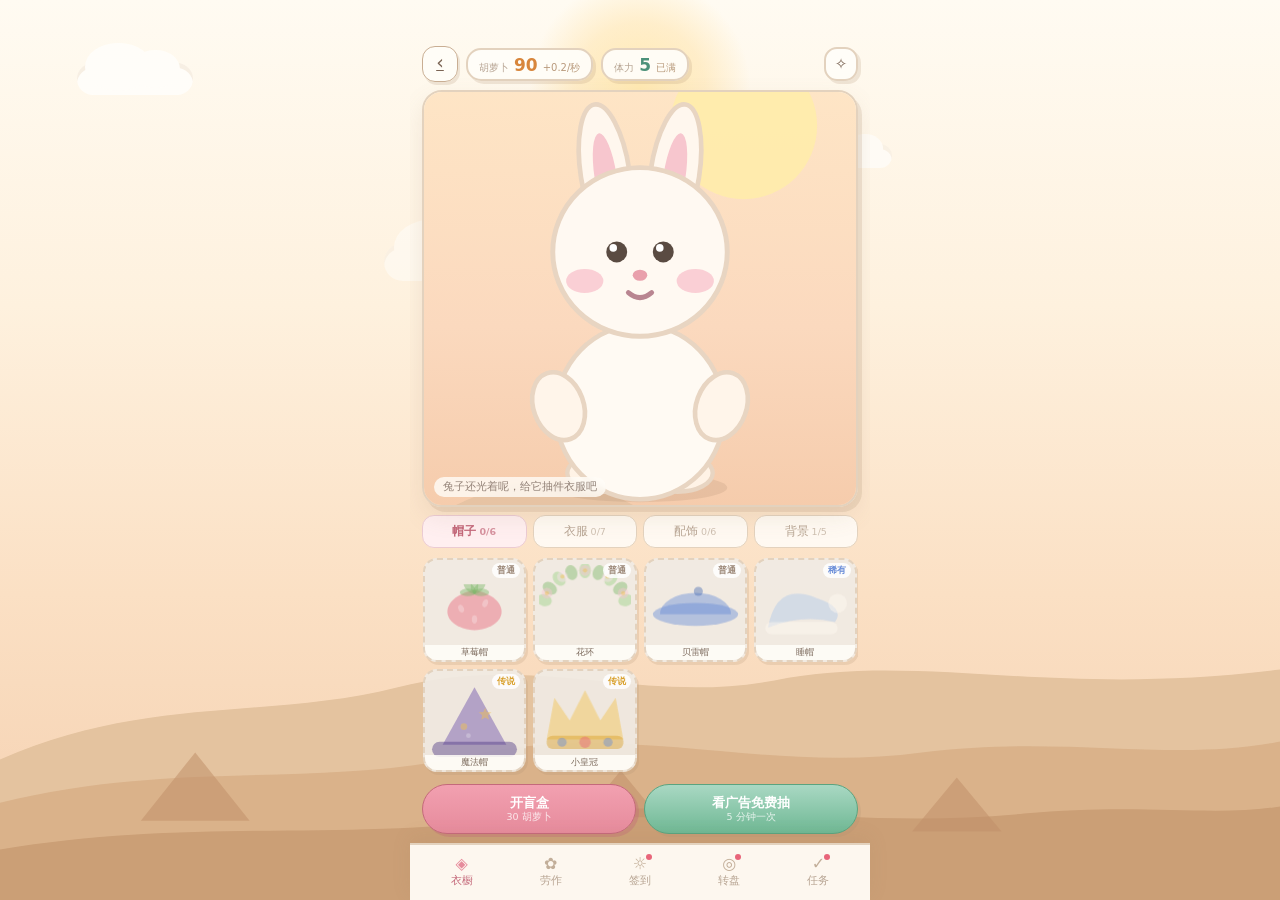
==== commit 606206e2: "feat: 衣橱接入每日劳作与五个变现点位，道具扩到 24 件 这一批按「先做能玩能赚的第一批」推进。  新增 shared/match3.js - 可复用的三消棋盘，美术由调用方提供，所以模块本身不" ====
--- a/games/bunnycloset.html
+++ b/games/bunnycloset.html
@@ -99,6 +99,82 @@
   background:rgba(60,44,36,.9);color:#fff;font-size:13px;border-radius:999px;padding:9px 18px;
   pointer-events:none;opacity:0;transition:opacity .3s}
 .toast.show{opacity:1}
+
+/* ---------- 视图切换 ---------- */
+.app{padding-bottom:calc(66px + env(safe-area-inset-bottom))}
+.view{flex:1 1 auto;min-height:0;display:flex;flex-direction:column;gap:8px}
+.pill.en b{color:#4C9179}
+.nav{position:fixed;left:0;right:0;bottom:0;z-index:9;
+  width:min(100vw,460px);margin:0 auto;
+  display:flex;gap:2px;padding:6px 8px calc(7px + env(safe-area-inset-bottom));
+  background:rgba(255,251,244,.96);border-top:2px solid var(--line);
+  backdrop-filter:blur(8px);box-shadow:0 -6px 18px rgba(150,118,92,.10)}
+.nav button{flex:1;border:0;background:transparent;font-family:inherit;cursor:pointer;
+  display:flex;flex-direction:column;align-items:center;gap:2px;
+  padding:5px 0;font-size:10.5px;color:var(--ink3)}
+.nav button i{font-style:normal;font-size:16px;line-height:1;color:#C2AE99}
+.nav button.on{color:#C4697B}
+.nav button.on i{color:#E68B9C}
+.nav button .dot{position:absolute;margin-left:18px;margin-top:-2px;width:6px;height:6px;
+  border-radius:50%;background:#E8657A}
+
+/* ---------- 劳作页 ---------- */
+.workHead{display:flex;gap:7px;flex:0 0 auto}
+.wk{flex:1;background:rgba(255,253,248,.94);border:2px solid var(--line);border-radius:14px;
+  padding:5px 4px;text-align:center;box-shadow:2px 3px 0 var(--tap)}
+.wk small{display:block;font-size:9.5px;color:var(--ink3)}
+.wk b{font-size:17px;color:var(--ink);font-variant-numeric:tabular-nums}
+.boardBox{position:relative;width:100%;padding:8px;border-radius:20px;
+  background:rgba(255,252,246,.86);border:2px solid var(--line);
+  box-shadow:4px 5px 0 var(--tap),0 10px 24px rgba(150,118,92,.12)}
+#m3{display:block;margin:0 auto;border-radius:13px;touch-action:none}
+.workTip{flex:0 0 auto;margin:0;font-size:10.5px;color:#BCA894;text-align:center;line-height:1.6}
+
+/* ---------- 通用底部弹层 ---------- */
+.sheetWrap{position:fixed;inset:0;z-index:24;display:flex;align-items:flex-end;
+  justify-content:center;background:rgba(88,66,54,.46);backdrop-filter:blur(4px);
+  animation:fadeIn .2s}
+.sheet{width:min(100vw,460px);max-height:82vh;overflow-y:auto;
+  background:var(--paper);border-radius:24px 24px 0 0;border:2px solid var(--line);
+  border-bottom:0;padding:18px 16px calc(20px + env(safe-area-inset-bottom));
+  animation:sheetUp .28s cubic-bezier(.2,1.2,.4,1)}
+@keyframes sheetUp{from{transform:translateY(40px);opacity:.4}to{transform:translateY(0);opacity:1}}
+.sheet h2{margin:0 0 4px;font-size:18px;color:#4E3E36;text-align:center}
+.sheet .sub{margin:0 0 14px;font-size:11.5px;color:var(--ink3);text-align:center}
+.sheetClose{width:100%;margin-top:14px;border:1.5px solid #C9AE93;border-radius:999px;
+  padding:11px 0;background:#FFFDF8;color:#6B5648;font-size:14px;font-weight:600;
+  cursor:pointer;font-family:inherit}
+
+/* 签到 */
+.signGrid{display:grid;grid-template-columns:repeat(4,1fr);gap:7px}
+.signDay{position:relative;border:1.5px solid var(--line);border-radius:13px;
+  padding:8px 2px 6px;text-align:center;background:rgba(255,255,252,.7)}
+.signDay b{display:block;font-size:10px;color:var(--ink3);font-weight:600}
+.signDay span{display:block;font-size:12px;color:#D8863C;font-weight:700;margin-top:3px}
+.signDay.got{background:rgba(240,250,244,.9);border-color:#CFE2D6}
+.signDay.got span{color:#5E9B7B}
+.signDay.today{border-color:var(--pink);box-shadow:0 0 0 3px rgba(230,139,156,.18)}
+.signDay.big{grid-column:span 2;background:rgba(255,244,228,.95);border-color:#EACDA0}
+
+/* 转盘 */
+.wheelBox{position:relative;width:min(74vw,270px);margin:6px auto 12px;aspect-ratio:1}
+.wheelBox canvas{width:100%;height:100%;display:block}
+.wheelPin{position:absolute;left:50%;top:-4px;transform:translateX(-50%);
+  font-size:20px;color:#C4697B;text-shadow:0 2px 0 rgba(255,255,255,.9)}
+.wheelTimes{display:flex;gap:8px;margin-top:4px}
+.wheelTimes div{flex:1;text-align:center;font-size:11.5px;color:var(--ink3)}
+
+/* 任务 */
+.task{display:flex;align-items:center;gap:10px;padding:11px 12px;border-radius:14px;
+  border:1.5px solid var(--line);background:rgba(255,255,252,.75);margin-bottom:8px}
+.task .tk{flex:1;text-align:left}
+.task .tk b{display:block;font-size:13px;color:#5A4B42}
+.task .tk small{display:block;font-size:10.5px;color:var(--ink3);margin-top:1px}
+.task .rw{font-size:11.5px;color:#D8863C;font-weight:700}
+.task.done{background:rgba(240,250,244,.9);border-color:#CFE2D6}
+.task .go{border:1.5px solid #C9AE93;border-radius:999px;padding:6px 14px;background:#FFFDF8;
+  color:#6B5648;font-size:12px;font-weight:600;cursor:pointer;font-family:inherit;white-space:nowrap}
+.task .go[disabled]{opacity:.45}
 </style>
 </head>
 <body>
@@ -111,22 +187,52 @@
     <div class="pill">
       <small>胡萝卜</small><b id="carrotNum">0</b><span class="rate" id="rate">+0.2/秒</span>
     </div>
+    <div class="pill en">
+      <small>体力</small><b id="energyNum">5</b><span class="rate" id="energyTip">已满</span>
+    </div>
     <div class="spacer"></div>
     <button class="iconBtn" id="btnCard" title="生成形象卡">✧</button>
   </div>
 
-  <div class="stage">
-    <canvas id="stage"></canvas>
-    <div class="stageTag" id="stageTag">在家种胡萝卜中…</div>
-  </div>
-
-  <div class="tabs" id="tabs"></div>
-  <div class="grid" id="grid"></div>
-
-  <div class="actions">
-    <button class="btn primary" id="btnDraw">开盲盒<small>30 胡萝卜</small></button>
-    <button class="btn ad" id="btnAd">看广告免费抽<small>5 分钟一次</small></button>
-  </div>
+  <!-- ===== 衣橱视图 ===== -->
+  <section class="view" id="viewCloset">
+    <div class="stage">
+      <canvas id="stage"></canvas>
+      <div class="stageTag" id="stageTag">在家种胡萝卜中…</div>
+    </div>
+    <div class="tabs" id="tabs"></div>
+    <div class="grid" id="grid"></div>
+    <div class="actions">
+      <button class="btn primary" id="btnDraw">开盲盒<small>30 胡萝卜</small></button>
+      <button class="btn ad" id="btnAd">看广告免费抽<small>5 分钟一次</small></button>
+    </div>
+  </section>
+
+  <!-- ===== 劳作视图 ===== -->
+  <section class="view hide" id="viewWork">
+    <div class="workHead">
+      <div class="wk"><small>剩余步数</small><b id="movesNum">20</b></div>
+      <div class="wk"><small>本局收获</small><b id="gainNum">0</b></div>
+      <div class="wk"><small>最高纪录</small><b id="bestNum">0</b></div>
+    </div>
+    <div class="boardBox">
+      <canvas id="m3"></canvas>
+      <div class="combo" id="combo"></div>
+    </div>
+    <p class="workTip" id="workTip">滑动交换相邻的水果，三个连一起就消掉 · 没有输赢，消到步数用完为止</p>
+    <div class="actions">
+      <button class="btn primary" id="btnWork">开始劳作<small>消耗 1 点体力</small></button>
+      <button class="btn ad" id="btnRevive">看广告 +5 步<small>每局一次</small></button>
+    </div>
+  </section>
+
+  <nav class="nav">
+    <button data-view="closet" class="on"><i>◈</i>衣橱</button>
+    <button data-view="work"><i>✿</i>劳作</button>
+    <button id="btnSign"><i>☼</i>签到</button>
+    <button id="btnWheel"><i>◎</i>转盘</button>
+    <button id="btnTask"><i>✓</i>任务</button>
+  </nav>
 </main>
 
 <div class="drawWrap hide" id="drawWrap">
@@ -143,10 +249,16 @@
   </div>
 </div>
 
+<!-- 通用弹层：签到 / 转盘 / 任务 / 结算都复用它 -->
+<div class="sheetWrap hide" id="sheetWrap">
+  <div class="sheet" id="sheet"></div>
+</div>
+
 <div class="toast" id="toast"></div>
 
 <script src="../shared/store.js"></script>
 <script src="../shared/audio.js"></script>
+<script src="../shared/match3.js"></script>
 <script src="../shared/theme.js"></script>
 <script>
 (function(){
@@ -165,12 +277,43 @@
 var AD_DRAW_CD     = 5 * 60 * 1000;/* 免费抽的冷却 */
 var START_CARROT   = 90;
 
+/* 劳作（三消） */
+var M3_COLS = 6, M3_ROWS = 7, M3_KINDS = 5;
+var M3_MOVES = 20;                 /* 每局步数 */
+var M3_REVIVE = 5;                 /* 看广告续的步数 */
+var ENERGY_MAX = 5;                /* 体力上限 */
+var ENERGY_SEC = 20 * 60;          /* 每 20 分钟回 1 点体力 */
+var ENERGY_AD = 3;                 /* 看广告补的体力 */
+var ENERGY_AD_MAX = 3;             /* 每天最多补几次 */
+
 /* 抽取概率：普通 62% / 稀有 28% / 传说 10% */
 var RARITY = [
   null,
   { name:'普通', color:'#9C8878', weight:62 },
   { name:'稀有', color:'#6C8FD8', weight:28 },
   { name:'传说', color:'#D9A02C', weight:10 }
+];
+
+/* 七日签到的奖励，第 7 天给一次必出稀有的盲盒 */
+var SIGN_REWARD = [20, 30, 40, 50, 60, 80, 0];
+
+/* 幸运转盘：8 个格子，weight 是相对概率 */
+var WHEEL = [
+  { label:'20 胡萝卜',  kind:'carrot', amount:20,  weight:26, color:'#F6C6D0' },
+  { label:'1 点体力',   kind:'energy', amount:1,   weight:20, color:'#C9E4D6' },
+  { label:'50 胡萝卜',  kind:'carrot', amount:50,  weight:16, color:'#FBE3B8' },
+  { label:'再来一次',   kind:'again',  amount:1,   weight:12, color:'#D8E4F8' },
+  { label:'2 点体力',   kind:'energy', amount:2,   weight:10, color:'#A8D8C4' },
+  { label:'120 胡萝卜', kind:'carrot', amount:120, weight:8,  color:'#F6D48C' },
+  { label:'稀有必得券', kind:'ticket', amount:1,   weight:5,  color:'#CFC2F0' },
+  { label:'谢谢参与',   kind:'none',   amount:0,   weight:3,  color:'#E8E2D8' }
+];
+
+/* 每日任务 */
+var TASKS = [
+  { id:'draw',  name:'开 1 次盲盒',   reward:20 },
+  { id:'work',  name:'劳作 1 局',     reward:25 },
+  { id:'dress', name:'换一套搭配',     reward:15 }
 ];
 
 /* ============================================================
@@ -480,31 +623,215 @@
   ell(c, 82, 124, 3, 3); c.fill();
 }
 
+/* --- 劳作棋盘上的五种水果（三消棋子） --- */
+var FRUIT = [
+  { main:'#F0913F', dark:'#D8762A', light:'#FFC089', leaf:'#7FB86A' },  /* 胡萝卜 */
+  { main:'#E8657A', dark:'#C74A5F', light:'#FF93A3', leaf:'#7FB86A' },  /* 草莓 */
+  { main:'#6C8FD8', dark:'#4E6FB4', light:'#9DB8F0', leaf:'#5E93C9' },  /* 蓝莓 */
+  { main:'#7FB86A', dark:'#5E9648', light:'#A8D691', leaf:'#5E9648' },  /* 叶子 */
+  { main:'#F2C14E', dark:'#D19E2C', light:'#FFE0A0', leaf:'#D19E2C' }   /* 星星 */
+];
+
+function drawFruit(c, kind, cx, cy, S, alpha){
+  var f = FRUIT[kind] || FRUIT[0];
+  var s = S / 44;
+  c.save();
+  c.globalAlpha = alpha === undefined ? 1 : alpha;
+  c.translate(cx, cy);
+  c.scale(s, s);
+
+  c.fillStyle = 'rgba(150,118,92,.14)';
+  c.beginPath(); c.ellipse(0, 13, 12, 4, 0, 0, Math.PI * 2); c.fill();
+
+  if(kind === 0){                       /* 胡萝卜 */
+    c.fillStyle = f.leaf;
+    c.beginPath(); c.ellipse(-4.6, -13.4, 3.4, 5.6, -0.5, 0, Math.PI * 2); c.fill();
+    c.beginPath(); c.ellipse(4.6, -13.4, 3.4, 5.6, 0.5, 0, Math.PI * 2); c.fill();
+    c.fillStyle = f.main;
+    c.beginPath();
+    c.moveTo(-9.5, -8.5);
+    c.quadraticCurveTo(-11.6, 4, 0, 13.2);
+    c.quadraticCurveTo(11.6, 4, 9.5, -8.5);
+    c.quadraticCurveTo(0, -12.4, -9.5, -8.5);
+    c.closePath(); c.fill();
+    c.strokeStyle = f.light; c.lineWidth = 1.6; c.lineCap = 'round';
+    c.beginPath(); c.moveTo(-4, -4); c.lineTo(-1.6, 1.6); c.stroke();
+    c.beginPath(); c.moveTo(1.6, 0); c.lineTo(3.4, 5.4); c.stroke();
+
+  } else if(kind === 1){                 /* 草莓 */
+    c.fillStyle = f.main;
+    c.beginPath();
+    c.moveTo(0, 14);
+    c.bezierCurveTo(-14, 6, -13, -9, 0, -10);
+    c.bezierCurveTo(13, -9, 14, 6, 0, 14);
+    c.closePath(); c.fill();
+    c.fillStyle = 'rgba(255,255,255,.55)';
+    for(var i = 0; i < 5; i++){
+      var a = -1.9 + i * 0.42;
+      c.beginPath(); c.ellipse(Math.cos(a) * 6.4, Math.sin(a) + 2.2, 1.15, 1.7, 0, 0, Math.PI * 2); c.fill();
+    }
+    c.fillStyle = f.leaf;
+    for(var j = 0; j < 5; j++){
+      var ang = (j / 5) * Math.PI - Math.PI;
+      c.beginPath(); c.ellipse(Math.cos(ang) * 4.4, -9.6 + Math.sin(ang) * 1.6, 3.1, 2.0, ang, 0, Math.PI * 2); c.fill();
+    }
+    c.fillStyle = f.dark; c.fillRect(-0.9, -15.6, 1.8, 5.2);
+
+  } else if(kind === 2){                 /* 蓝莓 */
+    c.fillStyle = f.main;
+    c.beginPath(); c.arc(0, 1.5, 12.2, 0, Math.PI * 2); c.fill();
+    c.fillStyle = f.dark;
+    c.beginPath();
+    c.moveTo(-5, -9.2); c.lineTo(-2.6, -4.2); c.lineTo(0, -8.2);
+    c.lineTo(2.6, -4.2); c.lineTo(5, -9.2); c.closePath(); c.fill();
+    c.fillStyle = 'rgba(255,255,255,.42)';
+    c.beginPath(); c.ellipse(-4.4, -3.4, 3.4, 2.2, -0.6, 0, Math.PI * 2); c.fill();
+
+  } else if(kind === 3){                 /* 叶子 */
+    c.fillStyle = f.main;
+    c.beginPath();
+    c.moveTo(-11, 9.5);
+    c.quadraticCurveTo(-9, -9, 11.4, -10.4);
+    c.quadraticCurveTo(9.6, 9.6, -11, 9.5);
+    c.closePath(); c.fill();
+    c.strokeStyle = f.dark; c.lineWidth = 1.5; c.lineCap = 'round';
+    c.beginPath(); c.moveTo(-8.4, 8.2); c.quadraticCurveTo(-1, 0.2, 9.4, -8.6); c.stroke();
+    c.lineWidth = 1.1;
+    for(var k = 0; k < 3; k++){
+      var px = -4.6 + k * 4.2, py = 3.6 - k * 3.6;
+      c.beginPath(); c.moveTo(px, py); c.lineTo(px + 4.4, py - 2.6); c.stroke();
+    }
+
+  } else {                               /* 星星 */
+    c.fillStyle = f.main;
+    star(c, 0, 1, 13.4, 5.9);
+    c.fill();
+    c.fillStyle = 'rgba(255,255,255,.5)';
+    c.beginPath(); c.ellipse(-2.6, -2.6, 2.4, 1.6, -0.7, 0, Math.PI * 2); c.fill();
+  }
+  c.restore();
+}
+
+/* --- 第二批道具 --- */
+function hat_beret(c){               /* 贝雷帽 */
+  c.fillStyle = '#6C8FD8';
+  c.beginPath(); c.ellipse(50, 24, 25, 15, 0, Math.PI, Math.PI * 2); c.fill();
+  c.beginPath(); c.ellipse(50, 24, 30, 8, 0, 0, Math.PI * 2); c.fill();
+  c.fillStyle = '#4E6FB4';
+  ell(c, 52, 8, 3.2, 3.2); c.fill();
+}
+function hat_magic(c){               /* 魔法帽 */
+  c.fillStyle = '#6B4FA8';
+  c.beginPath(); c.moveTo(50, -12); c.lineTo(71, 26); c.lineTo(29, 26); c.closePath(); c.fill();
+  c.fillStyle = '#513B85';
+  rr(c, 22, 24, 56, 10, 5); c.fill();
+  c.fillStyle = '#F2C14E';
+  star(c, 57, 6, 4.4, 2); c.fill();
+  ell(c, 43, 14, 2.2, 2.2); c.fill();
+  c.fillStyle = 'rgba(255,255,255,.5)';
+  ell(c, 46, 20, 1.6, 1.6); c.fill();
+}
+function cloth_raincoat(c){          /* 小雨衣 */
+  c.fillStyle = '#F2C14E';
+  rr(c, 24, 80, 52, 38, 13); c.fill();
+  c.fillStyle = '#E0AC2E';
+  c.fillRect(49, 86, 2, 30);
+  rr(c, 36, 76, 28, 9, 4.5); c.fill();
+  c.fillStyle = '#FFF3D0';
+  ell(c, 42, 92, 2.4, 2.4); c.fill();
+  ell(c, 58, 92, 2.4, 2.4); c.fill();
+  ell(c, 42, 104, 2.4, 2.4); c.fill();
+  ell(c, 58, 104, 2.4, 2.4); c.fill();
+}
+function cloth_sweater(c){           /* 毛衣 */
+  c.fillStyle = '#E0A97F';
+  rr(c, 22, 80, 56, 36, 13); c.fill();
+  c.fillStyle = '#C98D63';
+  for(var i = 0; i < 3; i++) c.fillRect(22, 90 + i * 9, 56, 2.6);
+  c.fillStyle = '#C98D63';
+  rr(c, 37, 76, 26, 9, 4.5); c.fill();
+}
+function cloth_space(c){             /* 太空服 */
+  c.fillStyle = '#EDF2F6';
+  rr(c, 22, 78, 56, 40, 14); c.fill();
+  c.fillStyle = '#C7D6E2';
+  rr(c, 36, 90, 28, 17, 5); c.fill();
+  c.fillStyle = '#E8657A'; ell(c, 44, 98.5, 2.6, 2.6); c.fill();
+  c.fillStyle = '#6C8FD8'; ell(c, 56, 98.5, 2.6, 2.6); c.fill();
+  c.fillStyle = '#B6C7D6';
+  rr(c, 39, 73, 22, 8, 4); c.fill();
+  c.fillStyle = '#DCE6EE'; c.fillRect(30, 108, 40, 3);
+}
+function acc_necklace(c){            /* 项链 */
+  c.strokeStyle = '#E2C072'; c.lineWidth = 1.6;
+  c.beginPath(); c.arc(50, 74, 13, Math.PI * 0.18, Math.PI * 0.82); c.stroke();
+  c.fillStyle = '#9DB8F0';
+  ell(c, 40, 80, 2, 2); c.fill();
+  ell(c, 44, 84, 2, 2); c.fill();
+  ell(c, 56, 84, 2, 2); c.fill();
+  ell(c, 60, 80, 2, 2); c.fill();
+  c.fillStyle = '#E8657A';
+  star(c, 50, 90, 5, 2.1); c.fill();
+}
+function acc_backpack(c){            /* 小背包 */
+  c.fillStyle = '#8FC7B4';
+  rr(c, 64, 88, 24, 27, 9); c.fill();
+  c.fillStyle = '#7BB6A2';
+  rr(c, 68, 97, 16, 12, 4); c.fill();
+  c.fillStyle = '#5E9B84';
+  rr(c, 71, 85, 10, 6, 3); c.fill();
+  c.strokeStyle = '#5E9B84'; c.lineWidth = 1.6;
+  c.beginPath(); c.moveTo(68, 90); c.quadraticCurveTo(50, 82, 38, 88); c.stroke();
+}
+function bg_rainbow(c){              /* 彩虹 */
+  var g = c.createLinearGradient(0, 0, 0, 132);
+  g.addColorStop(0, '#EAF3FB'); g.addColorStop(1, '#F8F0F6');
+  c.fillStyle = g; c.fillRect(0, 0, 100, 132);
+  var cols = ['#F09595', '#F6C68C', '#F6E08C', '#A8D691', '#9DB8F0', '#C3A8E8'];
+  c.lineCap = 'round';
+  for(var i = 0; i < cols.length; i++){
+    c.strokeStyle = cols[i]; c.lineWidth = 7;
+    c.beginPath(); c.arc(50, 140, 100 - i * 7, Math.PI * 1.06, Math.PI * 1.94); c.stroke();
+  }
+  c.fillStyle = 'rgba(255,255,255,.92)';
+  ell(c, 22, 46, 14, 7); c.fill();
+  ell(c, 80, 58, 12, 6); c.fill();
+  ell(c, 52, 34, 9, 5); c.fill();
+}
+
 /* ============================================================
    3. 道具清单
    box 是这件东西在兔子坐标系里的范围，用来裁小图标
    ============================================================ */
 var ITEMS = [
   /* 帽子 */
-  { id:'h_straw',  cat:'hat',   name:'草莓帽', rar:1, draw:hat_strawberry, box:[16,0,68,38] },
-  { id:'h_wreath', cat:'hat',   name:'花环',   rar:1, draw:hat_wreath,     box:[14,16,72,72] },
-  { id:'h_night',  cat:'hat',   name:'睡帽',   rar:2, draw:hat_night,      box:[20,-6,68,46] },
-  { id:'h_crown',  cat:'hat',   name:'小皇冠', rar:3, draw:hat_crown,      box:[26,0,48,36] },
+  { id:'h_straw',  cat:'hat',   name:'草莓帽',   rar:1, draw:hat_strawberry, box:[16,0,68,38] },
+  { id:'h_wreath', cat:'hat',   name:'花环',     rar:1, draw:hat_wreath,     box:[14,16,72,72] },
+  { id:'h_beret',  cat:'hat',   name:'贝雷帽',   rar:1, draw:hat_beret,      box:[18,4,64,34] },
+  { id:'h_night',  cat:'hat',   name:'睡帽',     rar:2, draw:hat_night,      box:[20,-6,68,46] },
+  { id:'h_magic',  cat:'hat',   name:'魔法帽',   rar:3, draw:hat_magic,      box:[20,-16,60,52] },
+  { id:'h_crown',  cat:'hat',   name:'小皇冠',   rar:3, draw:hat_crown,      box:[26,0,48,36] },
   /* 衣服 */
-  { id:'c_overall',cat:'cloth', name:'背带裤', rar:1, draw:cloth_overall,  box:[22,72,56,58] },
-  { id:'c_stripe', cat:'cloth', name:'条纹衫', rar:1, draw:cloth_stripe,   box:[20,78,60,40] },
-  { id:'c_dress',  cat:'cloth', name:'小裙子', rar:2, draw:cloth_dress,    box:[18,78,64,52] },
-  { id:'c_scarf',  cat:'cloth', name:'围巾',   rar:2, draw:cloth_scarf,    box:[24,68,54,42] },
+  { id:'c_overall',cat:'cloth', name:'背带裤',   rar:1, draw:cloth_overall,  box:[22,72,56,58] },
+  { id:'c_stripe', cat:'cloth', name:'条纹衫',   rar:1, draw:cloth_stripe,   box:[20,78,60,40] },
+  { id:'c_raincoat',cat:'cloth',name:'小雨衣',   rar:1, draw:cloth_raincoat, box:[22,74,56,46] },
+  { id:'c_dress',  cat:'cloth', name:'小裙子',   rar:2, draw:cloth_dress,    box:[18,78,64,52] },
+  { id:'c_scarf',  cat:'cloth', name:'围巾',     rar:2, draw:cloth_scarf,    box:[24,68,54,42] },
+  { id:'c_sweater',cat:'cloth', name:'毛衣',     rar:2, draw:cloth_sweater,  box:[20,74,60,44] },
+  { id:'c_space',  cat:'cloth', name:'太空服',   rar:3, draw:cloth_space,    box:[20,70,60,50] },
   /* 配饰 */
-  { id:'a_glass',  cat:'acc',   name:'圆眼镜', rar:1, draw:acc_glass,      box:[22,38,56,26] },
-  { id:'a_bow',    cat:'acc',   name:'蝴蝶结', rar:1, draw:acc_bow,        box:[44,12,40,28] },
-  { id:'a_star',   cat:'acc',   name:'小星星', rar:2, draw:acc_star,       box:[60,92,26,26] },
-  { id:'a_wing',   cat:'acc',   name:'小翅膀', rar:3, draw:acc_wing,       box:[10,60,80,44] },
+  { id:'a_glass',  cat:'acc',   name:'圆眼镜',   rar:1, draw:acc_glass,      box:[22,38,56,26] },
+  { id:'a_bow',    cat:'acc',   name:'蝴蝶结',   rar:1, draw:acc_bow,        box:[44,12,40,28] },
+  { id:'a_star',   cat:'acc',   name:'小星星',   rar:2, draw:acc_star,       box:[60,92,26,26] },
+  { id:'a_necklace',cat:'acc',  name:'项链',     rar:2, draw:acc_necklace,   box:[32,70,36,26] },
+  { id:'a_backpack',cat:'acc',  name:'小背包',   rar:2, draw:acc_backpack,   box:[34,78,58,42] },
+  { id:'a_wing',   cat:'acc',   name:'小翅膀',   rar:3, draw:acc_wing,       box:[10,60,80,44] },
   /* 背景 */
-  { id:'b_dusk',   cat:'bg',    name:'黄昏',   rar:1, draw:bg_dusk,        box:[0,0,100,132], fill:true },
-  { id:'b_grass',  cat:'bg',    name:'草地',   rar:1, draw:bg_grass,       box:[0,0,100,132], fill:true },
-  { id:'b_sakura', cat:'bg',    name:'樱花',   rar:2, draw:bg_sakura,      box:[0,0,100,132], fill:true },
-  { id:'b_night',  cat:'bg',    name:'星空',   rar:2, draw:bg_night,       box:[0,0,100,132], fill:true }
+  { id:'b_dusk',   cat:'bg',    name:'黄昏',     rar:1, draw:bg_dusk,        box:[0,0,100,132], fill:true },
+  { id:'b_grass',  cat:'bg',    name:'草地',     rar:1, draw:bg_grass,       box:[0,0,100,132], fill:true },
+  { id:'b_sakura', cat:'bg',    name:'樱花',     rar:2, draw:bg_sakura,      box:[0,0,100,132], fill:true },
+  { id:'b_night',  cat:'bg',    name:'星空',     rar:2, draw:bg_night,       box:[0,0,100,132], fill:true },
+  { id:'b_rainbow',cat:'bg',    name:'彩虹',     rar:3, draw:bg_rainbow,     box:[0,0,100,132], fill:true }
 ];
 
 var CATS = [
@@ -533,27 +860,75 @@
   worn: { hat:null, cloth:null, acc:null, bg:'b_dusk' },
   lastTick: Date.now(),
   nextFreeDraw: 0,
-  drawn: 0
+  drawn: 0,
+  /* 劳作与体力 */
+  energy: ENERGY_MAX,
+  energyAt: Date.now(),
+  bestRound: 0,
+  /* 七日签到 */
+  signDay: 0,
+  signDate: '',
+  signAdDate: '',
+  /* 幸运转盘 */
+  wheelDate: '',
+  wheelUsed: 0,
+  wheelAdUsed: 0,
+  tickets: 0,
+  /* 每日任务 */
+  taskDate: '',
+  taskDone: {}
 };
+
+function today(){
+  var d = new Date();
+  return d.getFullYear() + '-' + (d.getMonth() + 1) + '-' + d.getDate();
+}
 
 function loadSave(){
   var raw = Store.get(SAVE_KEY, null);
   if(raw && typeof raw === 'object'){
-    if(typeof raw.carrots === 'number') S.carrots = raw.carrots;
-    if(raw.owned instanceof Array) S.owned = raw.owned;
-    if(raw.worn && typeof raw.worn === 'object') S.worn = raw.worn;
-    if(typeof raw.lastTick === 'number') S.lastTick = raw.lastTick;
-    if(typeof raw.nextFreeDraw === 'number') S.nextFreeDraw = raw.nextFreeDraw;
-    if(typeof raw.drawn === 'number') S.drawn = raw.drawn;
+    for(var k in S){
+      if(raw[k] !== undefined){
+        /* 对象类型的字段做浅合并，避免旧存档缺键 */
+        if(S[k] && typeof S[k] === 'object' && !(S[k] instanceof Array) && raw[k]){
+          for(var k2 in raw[k]) S[k][k2] = raw[k][k2];
+        } else if(raw[k] !== null){
+          S[k] = raw[k];
+        }
+      }
+    }
   }
   /* 默认送一个背景，不然展示台是空的 */
   if(S.owned.indexOf('b_dusk') < 0) S.owned.push('b_dusk');
   if(!S.worn.bg) S.worn.bg = 'b_dusk';
+
+  /* 跨天重置：转盘次数、每日任务 */
+  var t = today();
+  if(S.wheelDate !== t){ S.wheelDate = t; S.wheelUsed = 0; S.wheelAdUsed = 0; }
+  if(S.taskDate !== t){ S.taskDate = t; S.taskDone = {}; }
+
+  recoverEnergy();
   syncBest();
 }
 /* 把收集进度写进全局存档，大厅卡片上就能显示「已收集 N 件」 */
 function syncBest(){ Store.setBest(GAME_ID, 'collect', S.owned.length); }
 function saveNow(){ S.lastTick = Date.now(); Store.set(SAVE_KEY, S); }
+
+/* ---------- 体力：随时间恢复，是每日回访的理由 ---------- */
+function recoverEnergy(){
+  var now = Date.now();
+  if(S.energy >= ENERGY_MAX){ S.energyAt = now; return 0; }
+  var gained = Math.floor((now - S.energyAt) / (ENERGY_SEC * 1000));
+  if(gained > 0){
+    S.energy = Math.min(ENERGY_MAX, S.energy + gained);
+    S.energyAt = now - ((now - S.energyAt) % (ENERGY_SEC * 1000));
+  }
+  return gained;
+}
+function energyIn(){
+  if(S.energy >= ENERGY_MAX) return 0;
+  return Math.max(0, ENERGY_SEC * 1000 - (Date.now() - S.energyAt));
+}
 
 function collectOffline(){
   var now = Date.now();
@@ -708,6 +1083,7 @@
       /* 再点一次就是脱下来 */
       S.worn[it.cat] = (S.worn[it.cat] === it.id) ? null : it.id;
       saveNow();
+      taskDone('dress');
       renderGrid(); drawStage(); updateStageTag();
     });
   });
@@ -721,8 +1097,17 @@
   $('stageTag').textContent = names.length ? names.join(' · ') : '兔子还光着呢，给它抽件衣服吧';
 }
 
+var lastTicketShown = -1;
+function renderDrawBtn(){
+  if(lastTicketShown === S.tickets) return;
+  lastTicketShown = S.tickets;
+  $('btnDraw').innerHTML = S.tickets > 0
+    ? '用稀有券抽<small>剩 ' + S.tickets + ' 张 · 必出稀有以上</small>'
+    : '开盲盒<small>' + DRAW_COST + ' 胡萝卜</small>';
+}
 function renderCarrots(){
   $('carrotNum').textContent = Math.floor(S.carrots);
+  renderDrawBtn();
   $('rate').textContent = '+' + CARROT_PER_SEC.toFixed(1) + '/秒';
 }
 
@@ -763,6 +1148,7 @@
 
   drawing = true;
   if(!free){ S.carrots -= DRAW_COST; saveNow(); renderCarrots(); }
+  taskDone('draw');
   GameAudio.unlock();
 
   var wrap = $('drawWrap'), box = $('drawBox'), tip = $('drawTip');
@@ -771,7 +1157,11 @@
   tip.textContent = '正在打开…';
   wrap.classList.remove('hide');
 
-  var got = pickByRarity(pool);
+  /* 有稀有券就先用掉：必出稀有以上 */
+  var rarePool = pool.filter(function(it){ return it.rar >= 2; });
+  var useTicket = S.tickets > 0 && rarePool.length > 0;
+  if(useTicket) S.tickets--;
+  var got = useTicket ? pickByRarity(rarePool) : pickByRarity(pool);
   S.owned.push(got.id);
   S.drawn++;
   S.worn[got.cat] = got.id;          /* 抽到就自动穿上，立刻看到效果 */
@@ -914,7 +1304,397 @@
 });
 
 /* ============================================================
-   10. 主循环
+   10. 视图切换 · 劳作 · 签到 · 转盘 · 每日任务
+   ============================================================ */
+
+/* ---------- 视图 ---------- */
+var curView = 'closet';
+
+function switchView(v){
+  curView = v;
+  $('viewCloset').classList.toggle('hide', v !== 'closet');
+  $('viewWork').classList.toggle('hide', v !== 'work');
+  Array.prototype.forEach.call(document.querySelectorAll('.nav button[data-view]'), function(b){
+    b.classList.toggle('on', b.dataset.view === v);
+  });
+  if(v === 'work'){ if(m3) m3.setActive(true); }
+  else { if(m3) m3.setActive(false); drawStage(); }
+  refreshDots();
+}
+
+Array.prototype.forEach.call(document.querySelectorAll('.nav button[data-view]'), function(b){
+  b.addEventListener('click', function(){
+    GameAudio.unlock(); GameAudio.sfx('ui');
+    switchView(b.dataset.view);
+  });
+});
+
+/* 有可领的东西时，在导航上点一个小红点 */
+function refreshDots(){
+  setDot($('btnSign'), S.signDate !== today());
+  var taskLeft = 0;
+  TASKS.forEach(function(t){ if(!S.taskDone[t.id]) taskLeft++; });
+  setDot($('btnTask'), taskLeft > 0);
+  setDot($('btnWheel'), S.wheelUsed + S.wheelAdUsed < 3 + 2);
+}
+function setDot(el, on){
+  var d = el.querySelector('.dot');
+  if(on && !d){
+    d = document.createElement('span'); d.className = 'dot'; el.appendChild(d);
+  } else if(!on && d){
+    d.remove();
+  }
+}
+
+/* ---------- 通用底部弹层 ---------- */
+/* binder 必须和内容一起传进来：原来是在 showSheet 之后再赋 sheetBinder，
+   等于弹层里的按钮从来没绑上事件 */
+function showSheet(html, binder){
+  $('sheet').innerHTML = html;
+  $('sheetWrap').classList.remove('hide');
+  sheetBinder = binder || null;
+  bindSheet();
+}
+function closeSheet(){ $('sheetWrap').classList.add('hide'); }
+$('sheetWrap').addEventListener('click', function(e){ if(e.target === $('sheetWrap')) closeSheet(); });
+/* 弹层里的事件在插入后绑定；每个弹层自己补 bind 钩子 */
+var sheetBinder = null;
+function bindSheet(){ if(sheetBinder) sheetBinder(); }
+
+/* ---------- 每日任务（完成即自动发放，少一层点击） ---------- */
+function taskDone(id){
+  if(S.taskDone[id]) return false;
+  var t = null;
+  TASKS.forEach(function(x){ if(x.id === id) t = x; });
+  if(!t) return false;
+  S.taskDone[id] = 1;
+  S.carrots += t.reward;
+  saveNow(); renderCarrots(); refreshDots();
+  toast('任务完成：' + t.name + '　+' + t.reward + ' 胡萝卜');
+  return true;
+}
+
+function sheetTask(){
+  var html = '<h2>今日任务</h2><p class="sub">每天三个小目标，完成自动发奖</p>';
+  TASKS.forEach(function(t){
+    var done = !!S.taskDone[t.id];
+    var target = t.id === 'work' ? 'work' : (t.id === 'draw' ? 'closet' : 'closet');
+    html += '<div class="task' + (done ? ' done' : '') + '">' +
+              '<div class="tk"><b>' + t.name + '</b>' +
+              '<small>' + (done ? '已完成，奖励已发放' : '奖励 ' + t.reward + ' 胡萝卜') + '</small></div>' +
+              (done ? '<span class="rw">✓</span>'
+                    : '<button class="go" data-go="' + target + '">去完成</button>') +
+            '</div>';
+  });
+  html += '<button class="sheetClose" data-close="1">知道了</button>';
+  showSheet(html, bindSheet);
+  function bindSheet(){
+    Array.prototype.forEach.call($('sheet').querySelectorAll('[data-go]'), function(b){
+      b.addEventListener('click', function(){
+        closeSheet(); switchView(b.dataset.go);
+      });
+    });
+  }
+}
+
+/* ---------- 七日签到 ---------- */
+function sheetSign(){
+  var canSign = S.signDate !== today();
+  var html = '<h2>七日签到</h2><p class="sub">第 7 天有一张必出稀有的盲盒券</p><div class="signGrid">';
+  for(var i = 1; i <= 7; i++){
+    var got = i <= S.signDay;
+    var isToday = canSign && i === S.signDay + 1;
+    html += '<div class="signDay' + (got ? ' got' : '') + (isToday ? ' today' : '') +
+            (i === 7 ? ' big' : '') + '">' +
+            '<b>第 ' + i + ' 天</b><span>' + (i === 7 ? '稀有盲盒券' : SIGN_REWARD[i - 1] + ' 胡萝卜') + '</span></div>';
+  }
+  html += '</div>';
+
+  if(canSign){
+    html += '<button class="btn primary" style="width:100%;margin-top:14px" id="doSign">领取今天的奖励</button>';
+  } else if(S.signAdDate !== today()){
+    html += '<button class="btn ad" style="width:100%;margin-top:14px" id="signAd">看广告 · 今天的奖励 ×3</button>';
+  } else {
+    html += '<p class="sub" style="margin-top:14px">今天已经签过了，明天再来</p>';
+  }
+  html += '<button class="sheetClose" data-close="1">关闭</button>';
+  showSheet(html, bindSheet);
+
+  function bindSheet(){
+    var b = $('doSign');
+    if(b) b.addEventListener('click', function(){
+      GameAudio.unlock();
+      S.signDay = Math.min(7, S.signDay + 1);
+      S.signDate = today();
+      var reward = SIGN_REWARD[S.signDay - 1] || 0;
+      if(S.signDay === 7){
+        S.tickets = (S.tickets || 0) + 1;
+        toast('拿到稀有盲盒券！');
+      } else {
+        S.carrots += reward;
+        toast('签到成功 +' + reward + ' 胡萝卜');
+      }
+      GameAudio.sfx('win');
+      saveNow(); renderCarrots(); refreshDots();
+      /* 签完当天还漏签就继续，否则回到展示 */
+      sheetSign();
+    });
+    var ad = $('signAd');
+    if(ad) ad.addEventListener('click', function(){
+      showAd('signbonus', function(ok){
+        if(!ok) return;
+        S.signAdDate = today();
+        var reward = (SIGN_REWARD[Math.max(0, S.signDay - 1)] || 20) * 3;
+        S.carrots += reward;
+        saveNow(); renderCarrots(); refreshDots();
+        toast('+' + reward + ' 胡萝卜');
+        GameAudio.sfx('win');
+        sheetSign();
+      });
+    });
+  }
+}
+
+/* ---------- 幸运转盘 ---------- */
+var wheelAngle = 0, wheelSpinning = false;
+
+function pickWheelIndex(){
+  var total = 0;
+  WHEEL.forEach(function(w){ total += w.weight; });
+  var roll = Math.random() * total;
+  for(var i = 0; i < WHEEL.length; i++){
+    roll -= WHEEL[i].weight;
+    if(roll <= 0) return i;
+  }
+  return 0;
+}
+
+function drawWheel(cv, angle){
+  var dpr = Math.min(window.devicePixelRatio || 1, 2);
+  var w = cv.clientWidth || 260;
+  cv.width = Math.round(w * dpr); cv.height = Math.round(w * dpr);
+  var c = cv.getContext('2d');
+  c.setTransform(dpr, 0, 0, dpr, 0, 0);
+  var R = w / 2, cx = R, cy = R;
+  var seg = Math.PI * 2 / WHEEL.length;
+
+  c.clearRect(0, 0, w, w);
+  c.save();
+  c.translate(cx, cy);
+  c.rotate(angle);
+  for(var i = 0; i < WHEEL.length; i++){
+    var a0 = i * seg - Math.PI / 2 - seg / 2;
+    c.beginPath();
+    c.moveTo(0, 0);
+    c.arc(0, 0, R - 4, a0, a0 + seg);
+    c.closePath();
+    c.fillStyle = WHEEL[i].color;
+    c.fill();
+    c.strokeStyle = 'rgba(255,255,255,.85)'; c.lineWidth = 1.5; c.stroke();
+
+    /* 文字 */
+    c.save();
+    c.rotate(a0 + seg / 2);
+    c.fillStyle = '#5A4B42';
+    c.font = '600 ' + Math.max(9, Math.round(w * 0.038)) + 'px "PingFang SC","Microsoft YaHei",sans-serif';
+    c.textAlign = 'right';
+    c.textBaseline = 'middle';
+    c.fillText(WHEEL[i].label, R - 16, 0);
+    c.restore();
+  }
+  c.restore();
+
+  /* 中心 */
+  c.beginPath(); c.arc(cx, cy, w * 0.11, 0, Math.PI * 2);
+  c.fillStyle = '#FFFDF8'; c.fill();
+  c.strokeStyle = '#E4D3C0'; c.lineWidth = 2; c.stroke();
+  c.fillStyle = '#E68B9C';
+  c.font = '700 ' + Math.round(w * 0.062) + 'px "PingFang SC",sans-serif';
+  c.textAlign = 'center'; c.textBaseline = 'middle';
+  c.fillText('GO', cx, cy + 1);
+}
+
+function grantWheel(idx){
+  var w = WHEEL[idx];
+  GameAudio.sfx(w.kind === 'none' ? 'bad' : 'win');
+  if(w.kind === 'carrot'){ S.carrots += w.amount; toast('+' + w.amount + ' 胡萝卜'); }
+  else if(w.kind === 'energy'){ S.energy = Math.min(ENERGY_MAX, S.energy + w.amount); toast('+' + w.amount + ' 点体力'); }
+  else if(w.kind === 'ticket'){ S.tickets = (S.tickets || 0) + 1; toast('稀有盲盒券 +1'); }
+  else if(w.kind === 'again'){ S.wheelUsed = Math.max(0, S.wheelUsed - 1); toast('再来一次！'); }
+  else toast('谢谢参与，明天再来');
+  saveNow(); renderCarrots(); renderEnergy(); refreshDots();
+}
+
+function sheetWheel(){
+  var freeLeft = Math.max(0, 3 - S.wheelUsed);
+  var adLeft = Math.max(0, 2 - S.wheelAdUsed);
+  var html = '<h2>幸运转盘</h2><p class="sub">每天 3 次免费，还能看广告多转 2 次</p>' +
+    '<div class="wheelBox"><div class="wheelPin">▼</div><canvas id="wheelCv"></canvas></div>' +
+    '<div class="wheelTimes"><div>免费剩余 <b>' + freeLeft + '</b> 次</div>' +
+    '<div>广告剩余 <b>' + adLeft + '</b> 次</div></div>' +
+    '<div class="btns2" style="display:flex;gap:9px;margin-top:12px">' +
+      '<button class="btn primary" style="flex:1" id="spinFree"' + (freeLeft ? '' : ' disabled') + '>免费转</button>' +
+      '<button class="btn ad" style="flex:1" id="spinAd"' + (adLeft ? '' : ' disabled') + '>看广告转</button>' +
+    '</div>' +
+    '<button class="sheetClose" data-close="1">关闭</button>';
+  showSheet(html, bindSheet);
+  var cv = $('wheelCv');
+  drawWheel(cv, wheelAngle);
+
+  function spin(useAd){
+    if(wheelSpinning) return;
+    wheelSpinning = true;
+    $('spinFree').disabled = true; $('spinAd').disabled = true;
+    GameAudio.unlock();
+
+    var idx = pickWheelIndex();
+    var seg = 360 / WHEEL.length;
+    /* 让指针停在第 idx 格：目标角度算出来后再多转几圈 */
+    var target = -(idx * seg) + (Math.random() - 0.5) * seg * 0.6;
+    var from = wheelAngle % 360;
+    var delta = ((target - from) % 360 + 360) % 360 + 360 * 5;
+    var dur = 2600, t0 = performance.now();
+
+    var finished = false;
+    function finish(){
+      if(finished) return;
+      finished = true;
+      wheelSpinning = false;
+      wheelAngle = ((from + delta) % 360) * Math.PI / 180;
+      drawWheel(cv, wheelAngle);
+      if(useAd) S.wheelAdUsed++; else S.wheelUsed++;
+      grantWheel(idx);
+      setTimeout(sheetWheel, 700);
+    }
+    function anim(now){
+      if(finished) return;
+      var k = Math.min(1, (now - t0) / dur);
+      var e = 1 - Math.pow(1 - k, 3);              /* ease-out */
+      wheelAngle = (from + delta * e) * Math.PI / 180;
+      drawWheel(cv, wheelAngle);
+      if(k < 1) requestAnimationFrame(anim); else finish();
+    }
+    requestAnimationFrame(anim);
+    /* 兜底：rAF 被节流（后台标签页等）时也要能结算 */
+    setTimeout(finish, dur + 400);
+  }
+
+  function bindSheet(){
+    $('spinFree').addEventListener('click', function(){ spin(false); });
+    $('spinAd').addEventListener('click', function(){
+      showAd('wheel', function(ok){ if(ok) spin(true); });
+    });
+  }
+}
+
+/* ---------- 劳作（三消） ---------- */
+var m3 = null;
+var round = { playing:false, gained:0, reviveUsed:false };
+
+function initM3(){
+  m3 = Match3.create($('m3'), {
+    cols: M3_COLS, rows: M3_ROWS, kinds: M3_KINDS, moves: M3_MOVES,
+    drawTile: drawFruit,
+    particleColor: function(kind){ return FRUIT[kind].main; },
+    sfx: function(name, n){ GameAudio.sfx(name, n); },
+    onMatch: function(info){
+      round.gained += info.gain;
+      $('gainNum').textContent = round.gained;
+      if(info.combo >= 2){
+        var el = $('combo');
+        el.textContent = '连击 x' + info.combo;
+        el.classList.remove('show');
+        void el.offsetWidth;
+        el.classList.add('show');
+      }
+    },
+    onMove: function(left){
+      $('movesNum').textContent = left;
+      /* 步数快用完了给个提示 */
+      $('workTip').textContent = left <= 0
+        ? '这一局结束了，收下胡萝卜或者看广告续步'
+        : (left <= 3 ? '只剩 ' + left + ' 步了，可以看广告续步' : '滑动交换相邻的水果，三个连一起就消掉');
+    },
+    onEnd: function(total){ onRoundEnd(total); }
+  });
+  m3.setActive(curView === 'work');
+}
+
+function startRound(){
+  recoverEnergy();
+  if(S.energy < 1){ toast('体力不够了，等一会儿或者看广告补'); return; }
+  S.energy--;
+  saveNow(); renderEnergy();
+  /* 就地改字段而不是整体重新赋值，外部持有引用时才不会拿到旧对象 */
+  round.playing = true; round.gained = 0; round.reviveUsed = false;
+  $('gainNum').textContent = 0;
+  $('btnWork').disabled = true;
+  $('btnRevive').disabled = false;
+  GameAudio.unlock();
+  m3.start();
+  taskDone('work');
+  refreshDots();
+}
+
+function onRoundEnd(total){
+  round.playing = false;
+  $('btnRevive').disabled = round.reviveUsed;
+  $('btnWork').disabled = false;
+  if(total > S.bestRound){ S.bestRound = total; saveNow(); }
+  $('bestNum').textContent = S.bestRound;
+  showSheet(sheetRound(total));
+}
+
+function finalizeRound(total){
+  var gained = round.gained;
+  S.carrots += gained;
+  saveNow(); renderCarrots();
+  closeSheet();
+  toast('收下 ' + gained + ' 个胡萝卜');
+  GameAudio.sfx('win');
+  $('btnRevive').disabled = true;
+}
+
+function sheetRound(total){
+  var html = '<h2>这一局结束了</h2>' +
+    '<p class="sub">消掉 ' + total + ' 个水果，收获 ' + round.gained + ' 个胡萝卜</p>' +
+    '<div class="resultRow">' +
+      '<div class="box"><small>本局消除</small><b>' + total + '</b></div>' +
+      '<div class="box"><small>收获</small><b>' + round.gained + '</b></div>' +
+      '<div class="box"><small>最高纪录</small><b>' + S.bestRound + '</b></div>' +
+    '</div>' +
+    (round.reviveUsed
+      ? '<p class="sub">这一局已经续过步了</p>'
+      : '<button class="btn ad" style="width:100%;margin-top:12px" id="reviveNow">看广告 +' + M3_REVIVE + ' 步，继续消</button>') +
+    '<button class="btn primary" style="width:100%;margin-top:10px" id="takeCarrot">收下胡萝卜</button>' +
+    '<button class="sheetClose" data-close="1">先去忙别的</button>';
+  showSheet(html, bindSheet);
+  function bindSheet(){
+    var rv = $('reviveNow');
+    if(rv) rv.addEventListener('click', function(){
+      showAd('revive', function(ok){
+        if(!ok) return;
+        round.reviveUsed = true;
+        closeSheet();
+        m3.addMoves(M3_REVIVE);
+        $('gainNum').textContent = round.gained;
+      });
+    });
+    $('takeCarrot').addEventListener('click', function(){ finalizeRound(total); });
+  }
+}
+
+/* ---------- 体力显示 ---------- */
+function renderEnergy(){
+  $('energyNum').textContent = S.energy;
+  var left = energyIn();
+  $('energyTip').textContent = S.energy >= ENERGY_MAX
+    ? '已满'
+    : Math.ceil(left / 60000) + ' 分';
+}
+
+/* ============================================================
+   11. 主循环
    ============================================================ */
 var lastT = performance.now();
 function loop(now){
@@ -923,7 +1703,11 @@
 
   if(S.carrots < 99999) S.carrots += CARROT_PER_SEC * dt;
   renderCarrots();
-  drawStage();
+  if(curView === 'closet') drawStage();
+
+  /* 体力恢复 */
+  if(recoverEnergy() > 0){ saveNow(); refreshDots(); }
+  renderEnergy();
 
   var cd = S.nextFreeDraw - Date.now();
   var btn = $('btnAd');
@@ -943,7 +1727,7 @@
 }
 
 /* ============================================================
-   11. 启动
+   12. 启动
    ============================================================ */
 loadSave();
 var offline = collectOffline();
@@ -951,16 +1735,42 @@
 renderTabs();
 renderGrid();
 renderCarrots();
+renderEnergy();
 resizeStage();
 drawStage();
 updateStageTag();
+initM3();
+$('bestNum').textContent = S.bestRound;
+refreshDots();
+
+/* 导航上的三个弹层 */
+$('btnSign').addEventListener('click', function(){ GameAudio.unlock(); GameAudio.sfx('ui'); sheetSign(); });
+$('btnWheel').addEventListener('click', function(){ GameAudio.unlock(); GameAudio.sfx('ui'); sheetWheel(); });
+$('btnTask').addEventListener('click', function(){ GameAudio.unlock(); GameAudio.sfx('ui'); sheetTask(); });
+$('btnWork').addEventListener('click', startRound);
+$('btnRevive').addEventListener('click', function(){
+  if(round.reviveUsed || !round.playing){ toast('这一局已经续过步了'); return; }
+  showAd('revive', function(ok){
+    if(!ok) return;
+    round.reviveUsed = true;
+    m3.addMoves(M3_REVIVE);
+    GameAudio.sfx('ui');
+  });
+});
 
 setInterval(saveNow, 8000);
 window.addEventListener('pagehide', saveNow);
 document.addEventListener('visibilitychange', function(){
-  if(document.hidden) saveNow();
-  else { var g = collectOffline(); if(g > 0) toast('又种了 ' + g + ' 个胡萝卜'); saveNow(); }
+  if(document.hidden){ saveNow(); if(m3) m3.setActive(false); }
+  else {
+    var g = collectOffline();
+    if(g > 0) toast('又种了 ' + g + ' 个胡萝卜');
+    saveNow();
+    if(m3) m3.setActive(curView === 'work');
+  }
 });
+/* 屏幕尺寸变了要重算棋盘 */
+window.addEventListener('resize', function(){ if(m3) m3.resize(); });
 
 GameAudio.autoUnlock();
 requestAnimationFrame(loop);
@@ -970,16 +1780,32 @@
   state: function(){
     return {
       carrots: Math.floor(S.carrots),
+      energy: S.energy,
       owned: S.owned.length,
       total: ITEMS.length,
       worn: S.worn,
-      drawn: S.drawn
+      drawn: S.drawn,
+      tickets: S.tickets || 0,
+      signDay: S.signDay,
+      wheelUsed: S.wheelUsed,
+      wheelAdUsed: S.wheelAdUsed,
+      taskDone: S.taskDone,
+      bestRound: S.bestRound,
+      view: curView,
+      round: round
     };
   },
   S: S,
   openBox: openBox,
   giveCarrots: function(n){ S.carrots += n; saveNow(); renderCarrots(); },
-  clearAll: function(){ S.carrots = 0; },
+  setEnergy: function(n){ S.energy = n; S.energyAt = Date.now(); saveNow(); renderEnergy(); },
+  switchView: switchView,
+  startRound: startRound,
+  spinWheel: function(){ sheetWheel(); },
+  openSign: sheetSign,
+  openTask: sheetTask,
+  m3: function(){ return m3; },
+  round: round,
   render: function(){ renderTabs(); renderGrid(); drawStage(); updateStageTag(); }
 };
 })();
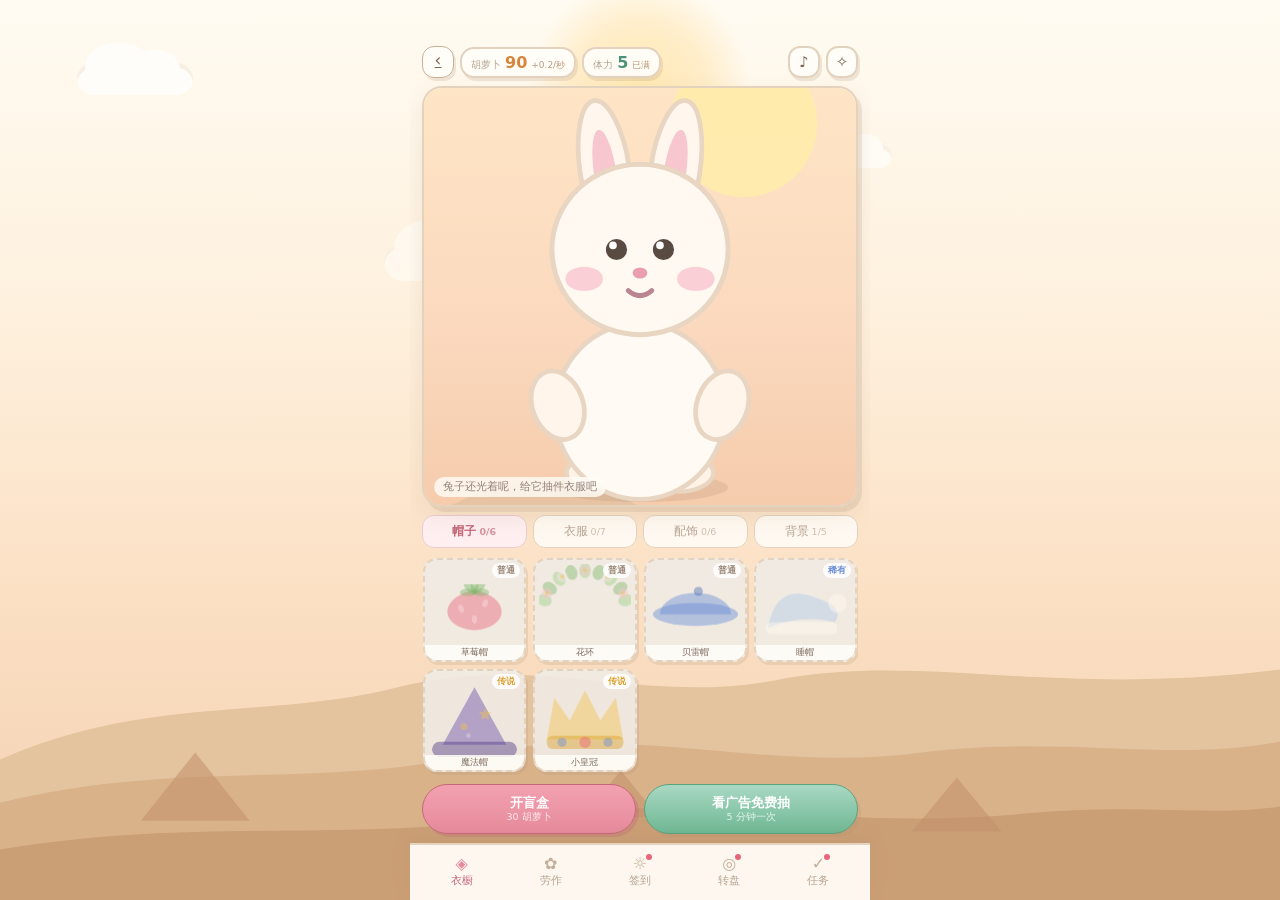
==== commit 39a6d31e: "fix: 修掉弹层关闭 / 结算 undefined / 收益丢失，并加兔子围观与音乐开关 用户反馈的问题 - 弹层的「关闭」按钮全是坏的：data-close 从来没有绑过事件，   四类弹层（签到" ====
--- a/games/bunnycloset.html
+++ b/games/bunnycloset.html
@@ -18,17 +18,19 @@
   display:flex;flex-direction:column;padding:calc(46px + env(safe-area-inset-top)) 12px calc(10px + env(safe-area-inset-bottom));
   gap:8px;overflow:hidden}
 
-/* 顶栏 */
-.top{display:flex;align-items:center;gap:8px;flex:0 0 auto}
-.pill{background:rgba(255,253,248,.95);border:2px solid var(--line);border-radius:15px;
-  padding:5px 11px 4px;box-shadow:3px 3px 0 var(--tap);display:flex;align-items:baseline;gap:5px}
-.pill small{font-size:10px;color:var(--ink3)}
-.pill b{font-size:17px;color:#D8863C;font-variant-numeric:tabular-nums}
-.pill .rate{font-size:10px;color:#B99A7C}
-.top .spacer{flex:1}
-.iconBtn{width:34px;height:34px;flex:0 0 34px;display:flex;align-items:center;justify-content:center;
-  border:2px solid var(--line);border-radius:13px;background:rgba(255,253,248,.95);
-  color:#7A6353;font-size:15px;box-shadow:3px 3px 0 var(--tap);cursor:pointer;text-decoration:none}
+/* 顶栏：两个数额胶囊 + 两个图标按钮要挤在一行里，全部禁止换行 */
+.top{display:flex;align-items:center;gap:6px;flex:0 0 auto}
+.pill{background:rgba(255,253,248,.95);border:2px solid var(--line);border-radius:14px;
+  padding:4px 9px;box-shadow:2px 3px 0 var(--tap);display:flex;align-items:baseline;gap:4px;
+  white-space:nowrap;min-width:0}
+.pill small{font-size:9.5px;color:var(--ink3);white-space:nowrap}
+.pill b{font-size:16px;color:#D8863C;font-variant-numeric:tabular-nums;white-space:nowrap}
+.pill .rate{font-size:9px;color:#B99A7C;white-space:nowrap}
+.top .spacer{flex:1;min-width:2px}
+.iconBtn{width:32px;height:32px;flex:0 0 32px;display:flex;align-items:center;justify-content:center;
+  border:2px solid var(--line);border-radius:12px;background:rgba(255,253,248,.95);
+  color:#7A6353;font-size:15px;box-shadow:2px 3px 0 var(--tap);cursor:pointer;text-decoration:none}
+.top .backBtn{width:32px;height:32px;flex:0 0 32px;border-radius:12px;font-size:17px}
 
 /* 展示台 */
 .stage{position:relative;flex:1 1 auto;min-height:0;border-radius:20px;overflow:hidden;
@@ -128,7 +130,55 @@
   background:rgba(255,252,246,.86);border:2px solid var(--line);
   box-shadow:4px 5px 0 var(--tap),0 10px 24px rgba(150,118,92,.12)}
 #m3{display:block;margin:0 auto;border-radius:13px;touch-action:none}
-.workTip{flex:0 0 auto;margin:0;font-size:10.5px;color:#BCA894;text-align:center;line-height:1.6}
+
+/* 连击横幅：之前完全没有样式，连击文字会挤在棋盘下方把布局撑开 */
+.combo{position:absolute;left:0;right:0;top:32%;text-align:center;pointer-events:none;
+  font-size:24px;font-weight:800;color:#fff;letter-spacing:1px;
+  /* 四周描边：连击横幅压在花花绿绿的水果上，只靠投影会糊成一团 */
+  text-shadow:
+    -2px -2px 0 var(--pink-d), 2px -2px 0 var(--pink-d),
+    -2px 2px 0 var(--pink-d), 2px 2px 0 var(--pink-d),
+    0 5px 12px rgba(120,60,80,.35);
+  opacity:0;transform:scale(.6)}
+.combo.show{animation:comboPop .72s cubic-bezier(.2,1.5,.4,1)}
+@keyframes comboPop{
+  0%{opacity:0;transform:scale(.5) rotate(-6deg)}
+  28%{opacity:1;transform:scale(1.16) rotate(2deg)}
+  68%{opacity:1;transform:scale(1) rotate(0)}
+  100%{opacity:0;transform:scale(1.1)}}
+
+/* 兔子围观条 */
+.buddyRow{flex:0 0 auto;display:flex;align-items:center;gap:8px;height:100px}
+#buddy{flex:0 0 70px;width:70px;height:100px;display:block}
+.bubble{position:relative;flex:1;min-width:0;
+  background:#FFFDF8;border:1.5px solid var(--line);border-radius:14px;
+  padding:8px 11px;font-size:11.5px;line-height:1.5;color:#7A6353;
+  box-shadow:2px 2px 0 var(--tap);
+  transition:background .18s,border-color .18s,color .18s}
+.bubble:before{content:"";position:absolute;left:-6px;top:50%;margin-top:-5px;
+  width:9px;height:9px;background:#FFFDF8;border-left:1.5px solid var(--line);
+  border-bottom:1.5px solid var(--line);transform:rotate(45deg)}
+.bubble.pop{animation:bubblePop .36s cubic-bezier(.2,1.5,.4,1)}
+@keyframes bubblePop{0%{transform:scale(.92)}55%{transform:scale(1.06)}100%{transform:scale(1)}}
+.bubble.hot{color:#C4697B;border-color:#EBCBD2;background:#FFF3F5}
+.bubble.hot:before{background:#FFF3F5;border-color:#EBCBD2}
+
+/* 结算卡片在本作里居中（theme.css 只重置了会被 .box 带偏的属性） */
+.resultRow .box{text-align:center}
+
+/* 声音开关 */
+.sndRow{display:flex;align-items:center;gap:12px;margin-top:9px;
+  background:rgba(255,253,248,.9);border:2px solid var(--line);border-radius:16px;padding:10px 13px}
+.sndRow b{flex:1;font-size:13px;color:#5A4B42;font-weight:600}
+.sndRow small{display:block;font-size:10px;color:var(--ink3);font-weight:400;margin-top:2px}
+.sw{width:52px;height:30px;flex:0 0 52px;border-radius:999px;border:1.5px solid var(--line);
+  background:#EFE3D4;position:relative;cursor:pointer;font-family:inherit;padding:0;
+  transition:background .18s,border-color .18s}
+.sw:after{content:"";position:absolute;left:2px;top:2px;width:23px;height:23px;border-radius:50%;
+  background:#FFFDF8;box-shadow:0 1px 3px rgba(120,90,70,.28);transition:transform .18s}
+.sw.on{background:#F0BFC9;border-color:#E0A3B1}
+.sw.on:after{transform:translateX(22px)}
+.iconBtn.off{opacity:.45}
 
 /* ---------- 通用底部弹层 ---------- */
 .sheetWrap{position:fixed;inset:0;z-index:24;display:flex;align-items:flex-end;
@@ -191,6 +241,7 @@
       <small>体力</small><b id="energyNum">5</b><span class="rate" id="energyTip">已满</span>
     </div>
     <div class="spacer"></div>
+    <button class="iconBtn" id="btnSound" title="声音设置">♪</button>
     <button class="iconBtn" id="btnCard" title="生成形象卡">✧</button>
   </div>
 
@@ -219,7 +270,11 @@
       <canvas id="m3"></canvas>
       <div class="combo" id="combo"></div>
     </div>
-    <p class="workTip" id="workTip">滑动交换相邻的水果，三个连一起就消掉 · 没有输赢，消到步数用完为止</p>
+    <!-- 兔子就站在棋盘旁边围观：气泡里的台词同时充当操作提示 -->
+    <div class="buddyRow">
+      <canvas id="buddy"></canvas>
+      <div class="bubble" id="buddySay">点「开始劳作」，我在这儿看着你消</div>
+    </div>
     <div class="actions">
       <button class="btn primary" id="btnWork">开始劳作<small>消耗 1 点体力</small></button>
       <button class="btn ad" id="btnRevive">看广告 +5 步<small>每局一次</small></button>
@@ -285,6 +340,8 @@
 var ENERGY_SEC = 20 * 60;          /* 每 20 分钟回 1 点体力 */
 var ENERGY_AD = 3;                 /* 看广告补的体力 */
 var ENERGY_AD_MAX = 3;             /* 每天最多补几次 */
+var WHEEL_FREE = 3;                /* 转盘每天免费几次 */
+var WHEEL_AD = 2;                  /* 转盘每天看广告几次 */
 
 /* 抽取概率：普通 62% / 稀有 28% / 传说 10% */
 var RARITY = [
@@ -1317,8 +1374,15 @@
   Array.prototype.forEach.call(document.querySelectorAll('.nav button[data-view]'), function(b){
     b.classList.toggle('on', b.dataset.view === v);
   });
-  if(v === 'work'){ if(m3) m3.setActive(true); }
-  else { if(m3) m3.setActive(false); drawStage(); }
+  if(v === 'work'){
+    /* 进劳作页才量得到高度，这时才知道棋盘最多能多高 */
+    if(m3){ m3.resize(); m3.setActive(round.playing); }
+    resizeBuddy();
+    if(!round.playing) buddySay('点「开始劳作」，我在这儿看着你消', false, true);
+  } else {
+    if(m3) m3.setActive(false);
+    drawStage();
+  }
   refreshDots();
 }
 
@@ -1335,7 +1399,7 @@
   var taskLeft = 0;
   TASKS.forEach(function(t){ if(!S.taskDone[t.id]) taskLeft++; });
   setDot($('btnTask'), taskLeft > 0);
-  setDot($('btnWheel'), S.wheelUsed + S.wheelAdUsed < 3 + 2);
+  setDot($('btnWheel'), S.wheelUsed + S.wheelAdUsed < WHEEL_FREE + WHEEL_AD);
 }
 function setDot(el, on){
   var d = el.querySelector('.dot');
@@ -1348,18 +1412,42 @@
 
 /* ---------- 通用底部弹层 ---------- */
 /* binder 必须和内容一起传进来：原来是在 showSheet 之后再赋 sheetBinder，
-   等于弹层里的按钮从来没绑上事件 */
-function showSheet(html, binder){
+   等于弹层里的按钮从来没绑上事件。
+   onClose 是「无论怎么关都会执行」的收尾钩子（结算面板靠它兜住收益）。*/
+var sheetBinder = null;
+var sheetOnClose = null;
+var sheetSeq = 0;                  /* 每次开关都自增，用来判断弹层是否还是当初那个 */
+
+function showSheet(html, binder, onClose){
   $('sheet').innerHTML = html;
   $('sheetWrap').classList.remove('hide');
   sheetBinder = binder || null;
+  sheetOnClose = onClose || null;
+  sheetSeq++;
   bindSheet();
 }
-function closeSheet(){ $('sheetWrap').classList.add('hide'); }
-$('sheetWrap').addEventListener('click', function(e){ if(e.target === $('sheetWrap')) closeSheet(); });
-/* 弹层里的事件在插入后绑定；每个弹层自己补 bind 钩子 */
-var sheetBinder = null;
-function bindSheet(){ if(sheetBinder) sheetBinder(); }
+function closeSheet(){
+  $('sheetWrap').classList.add('hide');
+  sheetSeq++;
+  var f = sheetOnClose;
+  sheetOnClose = null;
+  if(f) f();
+}
+/* 弹层里的事件在插入后绑定 */
+function bindSheet(){
+  /* 关闭按钮统一在这里绑。以前每处弹层各写一遍、结果全都漏掉了，
+     「关闭」只能靠点遮罩，等于按钮是坏的 */
+  Array.prototype.forEach.call($('sheet').querySelectorAll('[data-close]'), function(b){
+    b.addEventListener('click', function(){
+      GameAudio.sfx('ui');
+      closeSheet();
+    });
+  });
+  if(sheetBinder) sheetBinder();
+}
+$('sheetWrap').addEventListener('click', function(e){
+  if(e.target === $('sheetWrap')) closeSheet();
+});
 
 /* ---------- 每日任务（完成即自动发放，少一层点击） ---------- */
 function taskDone(id){
@@ -1526,9 +1614,9 @@
 }
 
 function sheetWheel(){
-  var freeLeft = Math.max(0, 3 - S.wheelUsed);
-  var adLeft = Math.max(0, 2 - S.wheelAdUsed);
-  var html = '<h2>幸运转盘</h2><p class="sub">每天 3 次免费，还能看广告多转 2 次</p>' +
+  var freeLeft = Math.max(0, WHEEL_FREE - S.wheelUsed);
+  var adLeft = Math.max(0, WHEEL_AD - S.wheelAdUsed);
+  var html = '<h2>幸运转盘</h2><p class="sub">每天 ' + WHEEL_FREE + ' 次免费，还能看广告多转 ' + WHEEL_AD + ' 次</p>' +
     '<div class="wheelBox"><div class="wheelPin">▼</div><canvas id="wheelCv"></canvas></div>' +
     '<div class="wheelTimes"><div>免费剩余 <b>' + freeLeft + '</b> 次</div>' +
     '<div>广告剩余 <b>' + adLeft + '</b> 次</div></div>' +
@@ -1546,6 +1634,9 @@
     wheelSpinning = true;
     $('spinFree').disabled = true; $('spinAd').disabled = true;
     GameAudio.unlock();
+    /* 记下当前弹层：转的过程中玩家可能已经把面板关了，
+       那种情况下奖励照发，但不能再把面板弹回来 */
+    var mySeq = sheetSeq;
 
     var idx = pickWheelIndex();
     var seg = 360 / WHEEL.length;
@@ -1561,10 +1652,10 @@
       finished = true;
       wheelSpinning = false;
       wheelAngle = ((from + delta) % 360) * Math.PI / 180;
-      drawWheel(cv, wheelAngle);
+      if(sheetSeq === mySeq) drawWheel(cv, wheelAngle);
       if(useAd) S.wheelAdUsed++; else S.wheelUsed++;
       grantWheel(idx);
-      setTimeout(sheetWheel, 700);
+      if(sheetSeq === mySeq) setTimeout(function(){ if(sheetSeq === mySeq) sheetWheel(); }, 700);
     }
     function anim(now){
       if(finished) return;
@@ -1587,16 +1678,179 @@
   }
 }
 
+/* ============================================================
+   9.5 兔子围观 —— 消除时兔子就站在棋盘旁边看着，
+       连击越高、收获越多，它的反应越大
+   ============================================================ */
+var buddyCv = $('buddy'), bctx = buddyCv.getContext('2d');
+var BW = 0, BH = 0;
+var lastSay = '';
+
+function resizeBuddy(){
+  BW = buddyCv.clientWidth || 70;
+  BH = buddyCv.clientHeight || 100;
+  var dpr = Math.min(window.devicePixelRatio || 1, 2);
+  buddyCv.width = Math.round(BW * dpr);
+  buddyCv.height = Math.round(BH * dpr);
+  bctx.setTransform(dpr, 0, 0, dpr, 0, 0);
+}
+
+/* 反应分三档：平时眨眼 → 开心跳一下 → 大反应（跳更高 + 星星） */
+var buddy = {
+  t: 0, cheer: 0, hop: 0, hot: 0, lean: 0,
+  spark: [], milestone: 0
+};
+
+/* 兔子坐标系里它实际占的方框（耳朵尖到脚底） */
+var BUDDY_BOX = { x: 18, y: -6, w: 64, h: 140 };
+var BUDDY_FOOT_PAD = 7;        /* 脚底往下留给影子的空间 */
+
+function buddyReset(){
+  buddy.cheer = 0; buddy.hop = 0; buddy.hot = 0; buddy.lean = 0;
+  buddy.spark = []; buddy.milestone = 0;
+}
+
+/* 台词写进气泡。quiet=true 是状态提示：内容没变就不重播动画 */
+function buddySay(text, hot, quiet){
+  if(!text) return;
+  if(quiet && text === lastSay) return;
+  lastSay = text;
+  var el = $('buddySay');
+  el.textContent = text;
+  el.classList.toggle('hot', !!hot);
+  el.classList.remove('pop');
+  void el.offsetWidth;
+  el.classList.add('pop');
+}
+
+function spawnSpark(n){
+  /* 从兔子四周往外飞，而不是从脸上冒出来 —— 撒在脸上会把表情遮住，
+     而表情正是这个角色唯一的信息量 */
+  for(var i = 0; i < n; i++){
+    var a = -Math.PI * (0.08 + Math.random() * 0.84);         /* 上半圈 */
+    var rad = BW * (0.34 + Math.random() * 0.2);
+    var out = 18 + Math.random() * 34;
+    buddy.spark.push({
+      x: BW / 2 + Math.cos(a) * rad,
+      y: BH * 0.48 + Math.sin(a) * rad * 0.66,
+      vx: Math.cos(a) * out,
+      vy: Math.sin(a) * (out + 14) - 16,
+      age: 0, life: 0.6 + Math.random() * 0.35,
+      r: 1.5 + Math.random() * 2.0,
+      col: ['#F2C14E', '#E68B9C', '#8FCFB0', '#9DB8F0'][Math.floor(Math.random() * 4)],
+      star: Math.random() < 0.45
+    });
+  }
+  if(buddy.spark.length > 60) buddy.spark.splice(0, buddy.spark.length - 60);
+}
+
+function drawBuddy(dt){
+  if(!BW || !BH) resizeBuddy();
+  buddy.t += dt;
+  if(buddy.cheer > 0) buddy.cheer = Math.max(0, buddy.cheer - dt);
+  if(buddy.hot > 0)   buddy.hot   = Math.max(0, buddy.hot - dt);
+  if(buddy.hop > 0)   buddy.hop   = Math.max(0, buddy.hop - dt * 2.6);
+  buddy.lean += ((buddy.hot > 0 ? 1 : 0) - buddy.lean) * Math.min(1, dt * 8);
+
+  bctx.clearRect(0, 0, BW, BH);
+
+  var prog = 1 - buddy.hop;                       /* 0 → 1 */
+  var amp  = buddy.hot > 0 ? 16 : 8;
+  var lift = buddy.hop > 0 ? Math.sin(Math.PI * prog) * amp : 0;
+  /* 缩放要按「画布高度减去脚垫」算，脚底锚在脚垫中间，
+     否则整个盒子会被顶出画布顶端，耳朵就被裁掉了 */
+  var sc   = Math.min(BW / BUDDY_BOX.w, (BH - BUDDY_FOOT_PAD) / BUDDY_BOX.h);
+  var baseY = BH - BUDDY_FOOT_PAD / 2;
+  var mood = buddy.cheer > 0 ? 'happy' : 'idle';
+
+  /* 影子：跳起来时缩小、变淡 */
+  var sh = Math.max(0.4, 1 - lift / 30);
+  bctx.fillStyle = 'rgba(150,118,92,.18)';
+  bctx.beginPath();
+  bctx.ellipse(BW / 2, baseY + 2, 17 * sh, 3.4 * sh, 0, 0, Math.PI * 2);
+  bctx.fill();
+
+  bctx.save();
+  bctx.translate(BW / 2 + buddy.lean * 3, baseY - lift);
+  if(buddy.hot > 0) bctx.rotate(-0.06 * buddy.lean);
+  bctx.scale(sc, sc);
+  bctx.translate(-(BUDDY_BOX.x + BUDDY_BOX.w / 2), -(BUDDY_BOX.y + BUDDY_BOX.h));
+  drawBody(bctx, buddy.t);
+  drawHead(bctx);
+  drawFace(bctx, mood, buddy.t);
+  bctx.restore();
+
+  for(var i = buddy.spark.length - 1; i >= 0; i--){
+    var p = buddy.spark[i];
+    p.age += dt;
+    p.x += p.vx * dt; p.y += p.vy * dt; p.vy += 150 * dt;
+    if(p.age >= p.life){ buddy.spark.splice(i, 1); continue; }
+    bctx.globalAlpha = Math.max(0, 1 - p.age / p.life);
+    bctx.fillStyle = p.col;
+    if(p.star) star(bctx, p.x, p.y, p.r * 2.2, p.r * 0.9, p.age * 4);
+    else { bctx.beginPath(); bctx.arc(p.x, p.y, p.r, 0, Math.PI * 2); }
+    bctx.fill();
+  }
+  bctx.globalAlpha = 1;
+}
+
+/* 每次消除都会走这里：连击越高、单次消得越多，反应越大 */
+function buddyCheer(info){
+  var big = info.combo >= 4 || info.cleared >= 5;
+  buddy.cheer = big ? 1.5 : 0.85;
+  buddy.hop = 1;
+  if(big){
+    buddy.hot = 1.3;
+    spawnSpark(12 + Math.min(10, info.combo * 2));
+    GameAudio.sfx('ding');
+  } else if(info.combo >= 2){
+    spawnSpark(4);
+  }
+
+  /* 收获每跨过 50 个就庆祝一次：让「分数高」也有反馈，而不只是连击 */
+  var step = Math.floor(round.gained / 50);
+  if(step > buddy.milestone){
+    buddy.milestone = step;
+    buddy.hot = Math.max(buddy.hot, 1.4);
+    buddy.hop = 1;
+    spawnSpark(18);
+    GameAudio.sfx('ding');
+    buddySay('已经收到 ' + round.gained + ' 个胡萝卜啦！', true);
+    return;
+  }
+
+  if(info.combo >= 4) buddySay('哇！' + info.combo + ' 连击，太厉害了！', true);
+  else if(info.cleared >= 5) buddySay('一次就消掉 ' + info.cleared + ' 个！', true);
+  else if(info.combo >= 2) buddySay('连击 x' + info.combo + '，继续！', true);
+  else buddySay('消掉 ' + info.cleared + ' 个啦', false, true);
+}
+
 /* ---------- 劳作（三消） ---------- */
 var m3 = null;
-var round = { playing:false, gained:0, reviveUsed:false };
+var round = { playing:false, gained:0, reviveUsed:false, settled:true, total:0 };
+
+/* 棋盘最大高度：矮屏上保证整页放得下，不会把下面的按钮挤出屏幕 */
+function m3MaxHeight(){
+  var v = $('viewWork');
+  if(!v || !v.clientHeight) return 0;              /* 视图没显示时不做限制 */
+  var fixed = 8 * 3;                               /* 三个 gap */
+  ['workHead', 'buddyRow', 'actions'].forEach(function(cls){
+    var el = v.querySelector('.' + cls);
+    if(el) fixed += el.offsetHeight;
+  });
+  fixed += 8 * 2 + 4;                              /* boardBox 的 padding 与边框 */
+  return Math.max(150, v.clientHeight - fixed);
+}
 
 function initM3(){
   m3 = Match3.create($('m3'), {
     cols: M3_COLS, rows: M3_ROWS, kinds: M3_KINDS, moves: M3_MOVES,
+    maxHeight: m3MaxHeight,
     drawTile: drawFruit,
     particleColor: function(kind){ return FRUIT[kind].main; },
     sfx: function(name, n){ GameAudio.sfx(name, n); },
+    /* 还没开始劳作就点棋盘：给一句提示，而不是静默无反应 */
+    onInactiveTap: function(){ buddySay('先点下面的「开始劳作」呀～', false, true); },
     onMatch: function(info){
       round.gained += info.gain;
       $('gainNum').textContent = round.gained;
@@ -1607,17 +1861,25 @@
         void el.offsetWidth;
         el.classList.add('show');
       }
+      buddyCheer(info);
     },
     onMove: function(left){
       $('movesNum').textContent = left;
       /* 步数快用完了给个提示 */
-      $('workTip').textContent = left <= 0
-        ? '这一局结束了，收下胡萝卜或者看广告续步'
-        : (left <= 3 ? '只剩 ' + left + ' 步了，可以看广告续步' : '滑动交换相邻的水果，三个连一起就消掉');
+      if(left <= 0) buddySay('步数用完啦，想看广告续步继续消', false, true);
+      else if(left <= 3) buddySay('只剩 ' + left + ' 步了', false, true);
+      else buddySay('滑动交换相邻的水果，三个连一起就消掉', false, true);
     },
     onEnd: function(total){ onRoundEnd(total); }
   });
-  m3.setActive(curView === 'work');
+  m3.setActive(round.playing && curView === 'work');
+}
+
+function setWorkBusy(playing){
+  $('btnWork').disabled = playing;
+  /* 续步只在一局进行中才有意义；结算面板里有单独的续步入口 */
+  $('btnRevive').disabled = !playing || round.reviveUsed;
+  if(m3) m3.setActive(playing && curView === 'work');
 }
 
 function startRound(){
@@ -1627,35 +1889,49 @@
   saveNow(); renderEnergy();
   /* 就地改字段而不是整体重新赋值，外部持有引用时才不会拿到旧对象 */
   round.playing = true; round.gained = 0; round.reviveUsed = false;
+  round.settled = false; round.total = 0;
+  buddyReset();
   $('gainNum').textContent = 0;
-  $('btnWork').disabled = true;
-  $('btnRevive').disabled = false;
+  $('bestNum').textContent = S.bestRound;
+  setWorkBusy(true);
   GameAudio.unlock();
   m3.start();
+  buddySay('开始啦，我在这儿看着你消～', false);
   taskDone('work');
   refreshDots();
 }
 
 function onRoundEnd(total){
   round.playing = false;
-  $('btnRevive').disabled = round.reviveUsed;
-  $('btnWork').disabled = false;
-  if(total > S.bestRound){ S.bestRound = total; saveNow(); }
+  round.total = total || 0;
+  if(round.total > S.bestRound){ S.bestRound = round.total; saveNow(); }
   $('bestNum').textContent = S.bestRound;
-  showSheet(sheetRound(total));
-}
-
-function finalizeRound(total){
-  var gained = round.gained;
-  S.carrots += gained;
+  setWorkBusy(false);
+  GameAudio.sfx('ding');
+  buddy.cheer = 1.2; buddy.hop = 1;
+  buddySay('这一局辛苦啦，把胡萝卜收下吧', false);
+  sheetRound(round.total);
+}
+
+/* 收获只结算一次。所有离开结算面板的路径都必须经过这里 ——
+   以前只有「收下胡萝卜」会结算，点「先去忙别的」或者点遮罩关掉，
+   这一局消出来的胡萝卜就白白丢了 */
+function takeRoundHarvest(loud){
+  if(round.settled) return 0;
+  round.settled = true;
+  var g = round.gained;
+  S.carrots += g;
   saveNow(); renderCarrots();
-  closeSheet();
-  toast('收下 ' + gained + ' 个胡萝卜');
-  GameAudio.sfx('win');
-  $('btnRevive').disabled = true;
+  if(g > 0) toast((loud ? '收下 ' : '已收下 ') + g + ' 个胡萝卜');
+  if(loud){
+    GameAudio.sfx('win');
+    buddySay(g > 0 ? '收到 ' + g + ' 个胡萝卜！' : '下次多消一点～', g >= 60);
+  }
+  return g;
 }
 
 function sheetRound(total){
+  total = total || 0;
   var html = '<h2>这一局结束了</h2>' +
     '<p class="sub">消掉 ' + total + ' 个水果，收获 ' + round.gained + ' 个胡萝卜</p>' +
     '<div class="resultRow">' +
@@ -1668,19 +1944,66 @@
       : '<button class="btn ad" style="width:100%;margin-top:12px" id="reviveNow">看广告 +' + M3_REVIVE + ' 步，继续消</button>') +
     '<button class="btn primary" style="width:100%;margin-top:10px" id="takeCarrot">收下胡萝卜</button>' +
     '<button class="sheetClose" data-close="1">先去忙别的</button>';
-  showSheet(html, bindSheet);
+  /* 第三个参数是「无论怎么关都会执行」的收尾：兜住这一局的收益 */
+  showSheet(html, bindSheet, function(){ takeRoundHarvest(false); });
+
   function bindSheet(){
     var rv = $('reviveNow');
     if(rv) rv.addEventListener('click', function(){
       showAd('revive', function(ok){
         if(!ok) return;
         round.reviveUsed = true;
+        /* 续步是要接着消的，这一局还没完，所以关面板时不能结算 */
+        sheetOnClose = null;
         closeSheet();
         m3.addMoves(M3_REVIVE);
+        round.playing = true;
+        setWorkBusy(true);
         $('gainNum').textContent = round.gained;
+        buddySay('又续了 ' + M3_REVIVE + ' 步，接着来！', false);
       });
     });
-    $('takeCarrot').addEventListener('click', function(){ finalizeRound(total); });
+    var tc = $('takeCarrot');
+    if(tc) tc.addEventListener('click', function(){
+      takeRoundHarvest(true);
+      closeSheet();
+    });
+  }
+}
+
+/* ---------- 声音设置 ---------- */
+function renderSoundBtn(){
+  var off = !GameAudio.musicOn() && !GameAudio.sfxOn();
+  var b = $('btnSound');
+  b.classList.toggle('off', off);
+  b.title = off ? '声音已关闭' : '声音设置';
+}
+
+function sheetSound(){
+  var html = '<h2>声音</h2><p class="sub">音乐和音效可以分开关</p>' +
+    '<div class="sndRow"><b>背景音乐<small>八音盒，实时合成，不需要联网</small></b>' +
+      '<button class="sw' + (GameAudio.musicOn() ? ' on' : '') + '" id="swMusic" aria-label="背景音乐"></button></div>' +
+    '<div class="sndRow"><b>音效<small>消除、开箱、按钮的声音</small></b>' +
+      '<button class="sw' + (GameAudio.sfxOn() ? ' on' : '') + '" id="swSfx" aria-label="音效"></button></div>' +
+    '<button class="sheetClose" data-close="1">关闭</button>';
+  showSheet(html, bindSheet);
+
+  function bindSheet(){
+    $('swMusic').addEventListener('click', function(){
+      GameAudio.unlock();
+      var on = !GameAudio.musicOn();
+      GameAudio.setMusic(on);
+      this.classList.toggle('on', on);
+      if(on) GameAudio.sfx('ui');
+      renderSoundBtn();
+    });
+    $('swSfx').addEventListener('click', function(){
+      var on = !GameAudio.sfxOn();
+      GameAudio.setSfx(on);
+      this.classList.toggle('on', on);
+      GameAudio.sfx('ui');
+      renderSoundBtn();
+    });
   }
 }
 
@@ -1704,6 +2027,7 @@
   if(S.carrots < 99999) S.carrots += CARROT_PER_SEC * dt;
   renderCarrots();
   if(curView === 'closet') drawStage();
+  else if(curView === 'work') drawBuddy(dt);
 
   /* 体力恢复 */
   if(recoverEnergy() > 0){ saveNow(); refreshDots(); }
@@ -1740,6 +2064,13 @@
 drawStage();
 updateStageTag();
 initM3();
+/* 先把盘面摆好：一进劳作页看到的就是一副完整棋盘，而不是空白 */
+m3.start();
+m3.setActive(false);
+resizeBuddy();
+drawBuddy(0);
+renderSoundBtn();
+buddySay('点「开始劳作」，我在这儿看着你消', false, true);
 $('bestNum').textContent = S.bestRound;
 refreshDots();
 
@@ -1748,13 +2079,20 @@
 $('btnWheel').addEventListener('click', function(){ GameAudio.unlock(); GameAudio.sfx('ui'); sheetWheel(); });
 $('btnTask').addEventListener('click', function(){ GameAudio.unlock(); GameAudio.sfx('ui'); sheetTask(); });
 $('btnWork').addEventListener('click', startRound);
+$('btnSound').addEventListener('click', function(){
+  GameAudio.unlock(); GameAudio.sfx('ui');
+  sheetSound();
+});
 $('btnRevive').addEventListener('click', function(){
-  if(round.reviveUsed || !round.playing){ toast('这一局已经续过步了'); return; }
+  if(!round.playing){ toast('先开始一局劳作吧'); return; }
+  if(round.reviveUsed){ toast('这一局已经续过步了'); return; }
   showAd('revive', function(ok){
     if(!ok) return;
     round.reviveUsed = true;
     m3.addMoves(M3_REVIVE);
+    setWorkBusy(true);
     GameAudio.sfx('ui');
+    buddySay('又续了 ' + M3_REVIVE + ' 步，接着来！', false);
   });
 });
 
@@ -1766,11 +2104,17 @@
     var g = collectOffline();
     if(g > 0) toast('又种了 ' + g + ' 个胡萝卜');
     saveNow();
-    if(m3) m3.setActive(curView === 'work');
+    if(m3) m3.setActive(round.playing && curView === 'work');
   }
 });
-/* 屏幕尺寸变了要重算棋盘 */
-window.addEventListener('resize', function(){ if(m3) m3.resize(); });
+/* 屏幕尺寸变了要重算棋盘与兔子 */
+window.addEventListener('resize', function(){
+  if(m3) m3.resize();
+  resizeBuddy();
+});
+window.addEventListener('orientationchange', function(){
+  setTimeout(function(){ if(m3) m3.resize(); resizeBuddy(); }, 250);
+});
 
 GameAudio.autoUnlock();
 requestAnimationFrame(loop);
@@ -1801,6 +2145,21 @@
   setEnergy: function(n){ S.energy = n; S.energyAt = Date.now(); saveNow(); renderEnergy(); },
   switchView: switchView,
   startRound: startRound,
+  takeHarvest: takeRoundHarvest,
+  tickBuddy: function(dt){ resizeBuddy(); drawBuddy(dt || 1 / 60); return BW + 'x' + BH; },
+  closeSheet: closeSheet,
+  sheetOpen: function(){ return !$('sheetWrap').classList.contains('hide'); },
+  sheetText: function(){ return $('sheet').textContent; },
+  sheets: { sign: sheetSign, wheel: sheetWheel, task: sheetTask, round: sheetRound, sound: sheetSound },
+  buddyCheer: function(info){ buddyCheer(info || { combo:1, cleared:3, gain:3 }); },
+  buddy: function(){
+    return {
+      cheer: buddy.cheer, hop: buddy.hop, hot: buddy.hot,
+      spark: buddy.spark.length, milestone: buddy.milestone,
+      say: $('buddySay').textContent,
+      hotClass: $('buddySay').classList.contains('hot')
+    };
+  },
   spinWheel: function(){ sheetWheel(); },
   openSign: sheetSign,
   openTask: sheetTask,
--- a/shared/theme.css
+++ b/shared/theme.css
@@ -115,7 +115,13 @@
 
 /* 结果统计三宫格 */
 .resultRow{display:flex;gap:9px;margin:14px 0 6px}
-.resultRow .box{flex:1;background:#FCF4E9;border:1.5px solid var(--line);border-radius:13px;padding:9px 4px}
+/* 同名 .box 在小游戏里是「盲盒」那个方块：固定 170×170、flex 居中、还会抖。
+   结算卡片要把这些统统覆盖掉，否则数字框会被撑成大方块、标签和数字挤成一行。
+   只重置会导致「跑偏」的属性，text-align 之类交给各小游戏自己定，
+   免得无意中改到别的游戏。 */
+.resultRow .box{flex:1;display:block;height:auto;position:static;
+  background:#FCF4E9;border:1.5px solid var(--line);border-radius:13px;
+  padding:9px 4px;animation:none}
 .resultRow small{display:block;font-size:10.5px;color:var(--ink3)}
 .resultRow b{font-size:20px;color:var(--ink);font-variant-numeric:tabular-nums}
 .newBest{display:inline-block;margin-top:6px;font-size:11px;color:#B07A58;background:#FBE7D4;
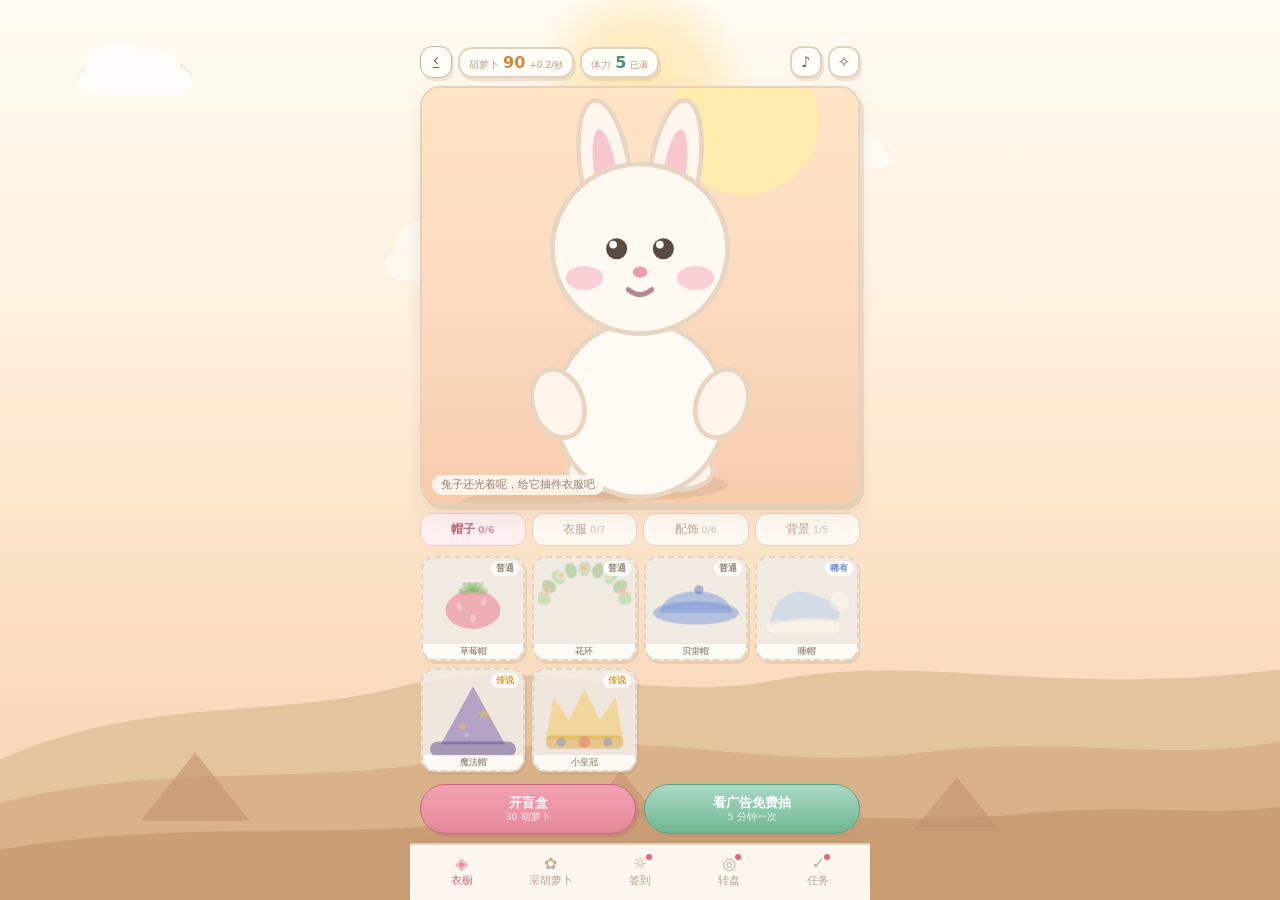
==== commit 867fca7c: "feat: 劳作改叫「采胡萝卜」、兔子穿上衣橱搭配、补上体力补给入口 命名与措辞 - 「劳作」整体改名为「采胡萝卜」，底部导航、主按钮、每日任务、   代码注释与 README 全部同步；match3" ====
--- a/games/bunnycloset.html
+++ b/games/bunnycloset.html
@@ -15,14 +15,17 @@
    ============================================================ */
 
 .app{position:relative;z-index:1;width:min(100vw,460px);margin:0 auto;height:100vh;
-  display:flex;flex-direction:column;padding:calc(46px + env(safe-area-inset-top)) 12px calc(10px + env(safe-area-inset-bottom));
+  display:flex;flex-direction:column;padding:calc(46px + env(safe-area-inset-top)) 10px calc(10px + env(safe-area-inset-bottom));
   gap:8px;overflow:hidden}
 
 /* 顶栏：两个数额胶囊 + 两个图标按钮要挤在一行里，全部禁止换行 */
 .top{display:flex;align-items:center;gap:6px;flex:0 0 auto}
 .pill{background:rgba(255,253,248,.95);border:2px solid var(--line);border-radius:14px;
   padding:4px 9px;box-shadow:2px 3px 0 var(--tap);display:flex;align-items:baseline;gap:4px;
-  white-space:nowrap;min-width:0}
+  white-space:nowrap;min-width:0;font-family:inherit;text-align:left}
+/* 体力还差一点、且今天还有补充次数时，给个淡绿底暗示「这里可以点」 */
+.pill.en{cursor:pointer}
+.pill.en.can{border-color:#A8D8C0}
 .pill small{font-size:9.5px;color:var(--ink3);white-space:nowrap}
 .pill b{font-size:16px;color:#D8863C;font-variant-numeric:tabular-nums;white-space:nowrap}
 .pill .rate{font-size:9px;color:#B99A7C;white-space:nowrap}
@@ -97,8 +100,10 @@
   border:1.5px solid rgba(255,255,255,.4);background:rgba(255,255,255,.14);color:#fff;
   border-radius:999px;padding:11px 0;font-size:14px;font-weight:600;cursor:pointer;font-family:inherit}
 .hide{display:none!important}
-.toast{position:fixed;left:50%;bottom:16%;transform:translateX(-50%);z-index:30;
-  background:rgba(60,44,36,.9);color:#fff;font-size:13px;border-radius:999px;padding:9px 18px;
+.toast{position:fixed;left:0;right:0;bottom:20%;z-index:30;margin:0 auto;
+  width:fit-content;max-width:min(86vw,340px);text-align:center;
+  background:rgba(60,44,36,.92);color:#fff;font-size:13px;line-height:1.5;
+  border-radius:16px;padding:9px 18px;
   pointer-events:none;opacity:0;transition:opacity .3s}
 .toast.show{opacity:1}
 
@@ -120,13 +125,13 @@
 .nav button .dot{position:absolute;margin-left:18px;margin-top:-2px;width:6px;height:6px;
   border-radius:50%;background:#E8657A}
 
-/* ---------- 劳作页 ---------- */
+/* ---------- 采胡萝卜页 ---------- */
 .workHead{display:flex;gap:7px;flex:0 0 auto}
 .wk{flex:1;background:rgba(255,253,248,.94);border:2px solid var(--line);border-radius:14px;
   padding:5px 4px;text-align:center;box-shadow:2px 3px 0 var(--tap)}
 .wk small{display:block;font-size:9.5px;color:var(--ink3)}
 .wk b{font-size:17px;color:var(--ink);font-variant-numeric:tabular-nums}
-.boardBox{position:relative;width:100%;padding:8px;border-radius:20px;
+.boardBox{position:relative;width:100%;padding:6px;border-radius:20px;
   background:rgba(255,252,246,.86);border:2px solid var(--line);
   box-shadow:4px 5px 0 var(--tap),0 10px 24px rgba(150,118,92,.12)}
 #m3{display:block;margin:0 auto;border-radius:13px;touch-action:none}
@@ -148,11 +153,13 @@
   100%{opacity:0;transform:scale(1.1)}}
 
 /* 兔子围观条 */
-.buddyRow{flex:0 0 auto;display:flex;align-items:center;gap:8px;height:100px}
-#buddy{flex:0 0 70px;width:70px;height:100px;display:block}
-.bubble{position:relative;flex:1;min-width:0;
+.buddyRow{flex:0 0 auto;display:flex;align-items:center;gap:8px;height:88px}
+/* 画布宽度贴着兔子收窄：原来 70 宽里兔子只占 38，右边全是空白，
+   气泡被推得老远。现在 56 宽兔子占 46，比例对了，也让出 12px 给棋盘 */
+#buddy{flex:0 0 56px;width:56px;height:88px;display:block}
+.bubble{position:relative;flex:0 1 auto;min-width:0;max-width:100%;
   background:#FFFDF8;border:1.5px solid var(--line);border-radius:14px;
-  padding:8px 11px;font-size:11.5px;line-height:1.5;color:#7A6353;
+  padding:9px 12px;font-size:11.5px;line-height:1.55;color:#7A6353;
   box-shadow:2px 2px 0 var(--tap);
   transition:background .18s,border-color .18s,color .18s}
 .bubble:before{content:"";position:absolute;left:-6px;top:50%;margin-top:-5px;
@@ -237,9 +244,9 @@
     <div class="pill">
       <small>胡萝卜</small><b id="carrotNum">0</b><span class="rate" id="rate">+0.2/秒</span>
     </div>
-    <div class="pill en">
+    <button class="pill en" id="btnEnergy" title="体力">
       <small>体力</small><b id="energyNum">5</b><span class="rate" id="energyTip">已满</span>
-    </div>
+    </button>
     <div class="spacer"></div>
     <button class="iconBtn" id="btnSound" title="声音设置">♪</button>
     <button class="iconBtn" id="btnCard" title="生成形象卡">✧</button>
@@ -259,7 +266,7 @@
     </div>
   </section>
 
-  <!-- ===== 劳作视图 ===== -->
+  <!-- ===== 采胡萝卜视图 ===== -->
   <section class="view hide" id="viewWork">
     <div class="workHead">
       <div class="wk"><small>剩余步数</small><b id="movesNum">20</b></div>
@@ -273,17 +280,17 @@
     <!-- 兔子就站在棋盘旁边围观：气泡里的台词同时充当操作提示 -->
     <div class="buddyRow">
       <canvas id="buddy"></canvas>
-      <div class="bubble" id="buddySay">点「开始劳作」，我在这儿看着你消</div>
+      <div class="bubble" id="buddySay">拜托拜托，帮我采点胡萝卜嘛～</div>
     </div>
     <div class="actions">
-      <button class="btn primary" id="btnWork">开始劳作<small>消耗 1 点体力</small></button>
+      <button class="btn primary" id="btnWork">开始采胡萝卜<small>消耗 1 点体力</small></button>
       <button class="btn ad" id="btnRevive">看广告 +5 步<small>每局一次</small></button>
     </div>
   </section>
 
   <nav class="nav">
     <button data-view="closet" class="on"><i>◈</i>衣橱</button>
-    <button data-view="work"><i>✿</i>劳作</button>
+    <button data-view="work"><i>✿</i>采胡萝卜</button>
     <button id="btnSign"><i>☼</i>签到</button>
     <button id="btnWheel"><i>◎</i>转盘</button>
     <button id="btnTask"><i>✓</i>任务</button>
@@ -332,7 +339,7 @@
 var AD_DRAW_CD     = 5 * 60 * 1000;/* 免费抽的冷却 */
 var START_CARROT   = 90;
 
-/* 劳作（三消） */
+/* 采胡萝卜（三消） */
 var M3_COLS = 6, M3_ROWS = 7, M3_KINDS = 5;
 var M3_MOVES = 20;                 /* 每局步数 */
 var M3_REVIVE = 5;                 /* 看广告续的步数 */
@@ -369,7 +376,7 @@
 /* 每日任务 */
 var TASKS = [
   { id:'draw',  name:'开 1 次盲盒',   reward:20 },
-  { id:'work',  name:'劳作 1 局',     reward:25 },
+  { id:'work',  name:'采胡萝卜 1 次',     reward:25 },
   { id:'dress', name:'换一套搭配',     reward:15 }
 ];
 
@@ -680,7 +687,7 @@
   ell(c, 82, 124, 3, 3); c.fill();
 }
 
-/* --- 劳作棋盘上的五种水果（三消棋子） --- */
+/* --- 采胡萝卜棋盘上的五种水果（三消棋子） --- */
 var FRUIT = [
   { main:'#F0913F', dark:'#D8762A', light:'#FFC089', leaf:'#7FB86A' },  /* 胡萝卜 */
   { main:'#E8657A', dark:'#C74A5F', light:'#FF93A3', leaf:'#7FB86A' },  /* 草莓 */
@@ -918,9 +925,11 @@
   lastTick: Date.now(),
   nextFreeDraw: 0,
   drawn: 0,
-  /* 劳作与体力 */
+  /* 采胡萝卜与体力 */
   energy: ENERGY_MAX,
   energyAt: Date.now(),
+  energyAdDate: '',
+  energyAdUsed: 0,
   bestRound: 0,
   /* 七日签到 */
   signDay: 0,
@@ -962,6 +971,7 @@
   /* 跨天重置：转盘次数、每日任务 */
   var t = today();
   if(S.wheelDate !== t){ S.wheelDate = t; S.wheelUsed = 0; S.wheelAdUsed = 0; }
+  if(S.energyAdDate !== t){ S.energyAdDate = t; S.energyAdUsed = 0; }
   if(S.taskDate !== t){ S.taskDate = t; S.taskDone = {}; }
 
   recoverEnergy();
@@ -1162,10 +1172,15 @@
     ? '用稀有券抽<small>剩 ' + S.tickets + ' 张 · 必出稀有以上</small>'
     : '开盲盒<small>' + DRAW_COST + ' 胡萝卜</small>';
 }
+/* 这个函数在主循环里每帧都会调，所以写 DOM 前先比一比：
+   值没变就别碰 DOM，否则低端机上会白白触发 60 次/秒的样式重算 */
+var lastCarrotShown = -1, lastRateShown = '';
 function renderCarrots(){
-  $('carrotNum').textContent = Math.floor(S.carrots);
+  var n = Math.floor(S.carrots);
+  if(n !== lastCarrotShown){ lastCarrotShown = n; $('carrotNum').textContent = n; }
   renderDrawBtn();
-  $('rate').textContent = '+' + CARROT_PER_SEC.toFixed(1) + '/秒';
+  var rate = '+' + CARROT_PER_SEC.toFixed(1) + '/秒';
+  if(rate !== lastRateShown){ lastRateShown = rate; $('rate').textContent = rate; }
 }
 
 var toastTimer = null;
@@ -1361,7 +1376,7 @@
 });
 
 /* ============================================================
-   10. 视图切换 · 劳作 · 签到 · 转盘 · 每日任务
+   10. 视图切换 · 采胡萝卜 · 签到 · 转盘 · 每日任务
    ============================================================ */
 
 /* ---------- 视图 ---------- */
@@ -1375,10 +1390,10 @@
     b.classList.toggle('on', b.dataset.view === v);
   });
   if(v === 'work'){
-    /* 进劳作页才量得到高度，这时才知道棋盘最多能多高 */
+    /* 进采胡萝卜页才量得到高度，这时才知道棋盘最多能多高 */
     if(m3){ m3.resize(); m3.setActive(round.playing); }
     resizeBuddy();
-    if(!round.playing) buddySay('点「开始劳作」，我在这儿看着你消', false, true);
+    if(!round.playing) buddySay('拜托拜托，帮我采点胡萝卜嘛～', false, true);
   } else {
     if(m3) m3.setActive(false);
     drawStage();
@@ -1687,8 +1702,8 @@
 var lastSay = '';
 
 function resizeBuddy(){
-  BW = buddyCv.clientWidth || 70;
-  BH = buddyCv.clientHeight || 100;
+  BW = buddyCv.clientWidth || 56;
+  BH = buddyCv.clientHeight || 88;
   var dpr = Math.min(window.devicePixelRatio || 1, 2);
   buddyCv.width = Math.round(BW * dpr);
   buddyCv.height = Math.round(BH * dpr);
@@ -1701,13 +1716,41 @@
   spark: [], milestone: 0
 };
 
-/* 兔子坐标系里它实际占的方框（耳朵尖到脚底） */
-var BUDDY_BOX = { x: 18, y: -6, w: 64, h: 140 };
+/* 兔子坐标系里它实际占的方框（耳朵尖到脚底）。
+   x 特意放宽到 10~90，因为「小翅膀」这件配饰会横向伸出去，
+   只框住身体的话翅膀尖会被画布切掉 */
+var BUDDY_BOX = { x: 10, y: -6, w: 80, h: 140 };
 var BUDDY_FOOT_PAD = 7;        /* 脚底往下留给影子的空间 */
+
+/* 兔子穿的就是玩家在衣橱里配好的那一套。按 id 组合缓存，避免每帧遍历 24 件道具 */
+var wearCache = { key:'', hat:null, cloth:null, acc:null };
+function buddyWear(){
+  var key = (S.worn.hat || '-') + '|' + (S.worn.cloth || '-') + '|' + (S.worn.acc || '-');
+  if(key !== wearCache.key){
+    wearCache.key = key;
+    wearCache.hat = itemById(S.worn.hat);
+    wearCache.cloth = itemById(S.worn.cloth);
+    wearCache.acc = itemById(S.worn.acc);
+  }
+  return wearCache;
+}
 
 function buddyReset(){
   buddy.cheer = 0; buddy.hop = 0; buddy.hot = 0; buddy.lean = 0;
   buddy.spark = []; buddy.milestone = 0;
+}
+
+/* 玩家盯着棋盘不动的时候，兔子主动说一句。
+   这类「被等着」的感觉比任何进度条都留人 */
+var IDLE_LINES = ['慢慢想也可以的～', '我等你哦，不着急～', '要不要我帮你看看呀？'];
+var idleIdx = 0, idleAt = 0;
+var lastActAt = Date.now();
+function buddyIdleCheck(){
+  if(curView !== 'work' || !round.playing) return;
+  var now = Date.now();
+  if(now - lastActAt < 11000 || now - idleAt < 11000) return;
+  idleAt = now;
+  buddySay(IDLE_LINES[idleIdx++ % IDLE_LINES.length], false);
 }
 
 /* 台词写进气泡。quiet=true 是状态提示：内容没变就不重播动画 */
@@ -1724,17 +1767,17 @@
 }
 
 function spawnSpark(n){
-  /* 从兔子四周往外飞，而不是从脸上冒出来 —— 撒在脸上会把表情遮住，
-     而表情正是这个角色唯一的信息量 */
+  /* 沿兔子头顶那圈弧线生成，再往外上方飘。
+     撒在脸上会遮住表情（表情是这个角色唯一的信息量），
+     撒得太靠上又会直接飞出画布 —— 画布只有 56×88，能用的就头顶这一条带 */
   for(var i = 0; i < n; i++){
-    var a = -Math.PI * (0.08 + Math.random() * 0.84);         /* 上半圈 */
-    var rad = BW * (0.34 + Math.random() * 0.2);
-    var out = 18 + Math.random() * 34;
+    var a = Math.PI * (0.12 + Math.random() * 0.76);      /* 0=右  π/2=上  π=左 */
     buddy.spark.push({
-      x: BW / 2 + Math.cos(a) * rad,
-      y: BH * 0.48 + Math.sin(a) * rad * 0.66,
-      vx: Math.cos(a) * out,
-      vy: Math.sin(a) * (out + 14) - 16,
+      x: BW / 2 + Math.cos(a) * BW * (0.44 + Math.random() * 0.12),
+      y: BH * 0.24 - Math.sin(a) * BH * (0.1 + Math.random() * 0.08)
+        + (Math.random() - 0.5) * 8,
+      vx: Math.cos(a) * (18 + Math.random() * 26),
+      vy: -Math.sin(a) * (8 + Math.random() * 16) - 4,
       age: 0, life: 0.6 + Math.random() * 0.35,
       r: 1.5 + Math.random() * 2.0,
       col: ['#F2C14E', '#E68B9C', '#8FCFB0', '#9DB8F0'][Math.floor(Math.random() * 4)],
@@ -1770,20 +1813,26 @@
   bctx.ellipse(BW / 2, baseY + 2, 17 * sh, 3.4 * sh, 0, 0, Math.PI * 2);
   bctx.fill();
 
+  var wear = buddyWear();
   bctx.save();
   bctx.translate(BW / 2 + buddy.lean * 3, baseY - lift);
   if(buddy.hot > 0) bctx.rotate(-0.06 * buddy.lean);
   bctx.scale(sc, sc);
   bctx.translate(-(BUDDY_BOX.x + BUDDY_BOX.w / 2), -(BUDDY_BOX.y + BUDDY_BOX.h));
+  /* 穿着顺序和展示台一致：翅膀在身后，帽子最后戴 */
+  if(wear.acc && wear.acc.id === 'a_wing') wear.acc.draw(bctx, buddy.t);
   drawBody(bctx, buddy.t);
   drawHead(bctx);
   drawFace(bctx, mood, buddy.t);
+  if(wear.cloth) wear.cloth.draw(bctx, buddy.t);
+  if(wear.hat) wear.hat.draw(bctx, buddy.t);
+  if(wear.acc && wear.acc.id !== 'a_wing') wear.acc.draw(bctx, buddy.t);
   bctx.restore();
 
   for(var i = buddy.spark.length - 1; i >= 0; i--){
     var p = buddy.spark[i];
     p.age += dt;
-    p.x += p.vx * dt; p.y += p.vy * dt; p.vy += 150 * dt;
+    p.x += p.vx * dt; p.y += p.vy * dt; p.vy += 92 * dt;
     if(p.age >= p.life){ buddy.spark.splice(i, 1); continue; }
     bctx.globalAlpha = Math.max(0, 1 - p.age / p.life);
     bctx.fillStyle = p.col;
@@ -1796,6 +1845,8 @@
 
 /* 每次消除都会走这里：连击越高、单次消得越多，反应越大 */
 function buddyCheer(info){
+  lastActAt = Date.now();
+  idleAt = Date.now();
   var big = info.combo >= 4 || info.cleared >= 5;
   buddy.cheer = big ? 1.5 : 0.85;
   buddy.hop = 1;
@@ -1815,17 +1866,17 @@
     buddy.hop = 1;
     spawnSpark(18);
     GameAudio.sfx('ding');
-    buddySay('已经收到 ' + round.gained + ' 个胡萝卜啦！', true);
+    buddySay('已经 ' + round.gained + ' 个啦…真的谢谢你～', true);
     return;
   }
 
-  if(info.combo >= 4) buddySay('哇！' + info.combo + ' 连击，太厉害了！', true);
-  else if(info.cleared >= 5) buddySay('一次就消掉 ' + info.cleared + ' 个！', true);
-  else if(info.combo >= 2) buddySay('连击 x' + info.combo + '，继续！', true);
-  else buddySay('消掉 ' + info.cleared + ' 个啦', false, true);
-}
-
-/* ---------- 劳作（三消） ---------- */
+  if(info.combo >= 4) buddySay('哇！' + info.combo + ' 连击…我好开心呀～', true);
+  else if(info.cleared >= 5) buddySay('一下这么多！眼睛都看花啦～', true);
+  else if(info.combo >= 2) buddySay('连着采到了，好喜欢你～', true);
+  else buddySay('谢谢你～', false, true);
+}
+
+/* ---------- 采胡萝卜（三消） ---------- */
 var m3 = null;
 var round = { playing:false, gained:0, reviveUsed:false, settled:true, total:0 };
 
@@ -1838,7 +1889,7 @@
     var el = v.querySelector('.' + cls);
     if(el) fixed += el.offsetHeight;
   });
-  fixed += 8 * 2 + 4;                              /* boardBox 的 padding 与边框 */
+  fixed += 6 * 2 + 4;                              /* boardBox 的 padding 与边框 */
   return Math.max(150, v.clientHeight - fixed);
 }
 
@@ -1849,8 +1900,8 @@
     drawTile: drawFruit,
     particleColor: function(kind){ return FRUIT[kind].main; },
     sfx: function(name, n){ GameAudio.sfx(name, n); },
-    /* 还没开始劳作就点棋盘：给一句提示，而不是静默无反应 */
-    onInactiveTap: function(){ buddySay('先点下面的「开始劳作」呀～', false, true); },
+    /* 还没开始就点棋盘：给一句撒娇的提示，而不是静默无反应 */
+    onInactiveTap: function(){ buddySay('再等一下下嘛，先点下面那个按钮～', false, true); },
     onMatch: function(info){
       round.gained += info.gain;
       $('gainNum').textContent = round.gained;
@@ -1866,9 +1917,9 @@
     onMove: function(left){
       $('movesNum').textContent = left;
       /* 步数快用完了给个提示 */
-      if(left <= 0) buddySay('步数用完啦，想看广告续步继续消', false, true);
-      else if(left <= 3) buddySay('只剩 ' + left + ' 步了', false, true);
-      else buddySay('滑动交换相邻的水果，三个连一起就消掉', false, true);
+      if(left <= 0) buddySay('用完啦…不过没关系，这些也够我开心一阵子了', false, true);
+      else if(left <= 3) buddySay('只剩 ' + left + ' 步了…还可以再来一点点吗？', false, true);
+      else buddySay('滑动交换相邻的水果，三个连一起就能采到', false, true);
     },
     onEnd: function(total){ onRoundEnd(total); }
   });
@@ -1884,19 +1935,26 @@
 
 function startRound(){
   recoverEnergy();
-  if(S.energy < 1){ toast('体力不够了，等一会儿或者看广告补'); return; }
+  if(S.energy < 1){
+    /* 别只弹一句「体力不够」就完了 —— 要当场给一个出口 */
+    GameAudio.sfx('bad');
+    buddySay('体力用完啦…可以等一下下，或者看个小视频？', false);
+    sheetEnergy();
+    return;
+  }
   S.energy--;
   saveNow(); renderEnergy();
   /* 就地改字段而不是整体重新赋值，外部持有引用时才不会拿到旧对象 */
   round.playing = true; round.gained = 0; round.reviveUsed = false;
   round.settled = false; round.total = 0;
   buddyReset();
+  lastActAt = Date.now(); idleAt = Date.now();
   $('gainNum').textContent = 0;
   $('bestNum').textContent = S.bestRound;
   setWorkBusy(true);
   GameAudio.unlock();
   m3.start();
-  buddySay('开始啦，我在这儿看着你消～', false);
+  buddySay('谢谢你！我会乖乖看着你的～', false);
   taskDone('work');
   refreshDots();
 }
@@ -1909,7 +1967,7 @@
   setWorkBusy(false);
   GameAudio.sfx('ding');
   buddy.cheer = 1.2; buddy.hop = 1;
-  buddySay('这一局辛苦啦，把胡萝卜收下吧', false);
+  buddySay('谢谢你陪我玩～这些可以都给我吗？', false);
   sheetRound(round.total);
 }
 
@@ -1925,7 +1983,7 @@
   if(g > 0) toast((loud ? '收下 ' : '已收下 ') + g + ' 个胡萝卜');
   if(loud){
     GameAudio.sfx('win');
-    buddySay(g > 0 ? '收到 ' + g + ' 个胡萝卜！' : '下次多消一点～', g >= 60);
+    buddySay(g > 0 ? '收到啦！我会好好收着的～' : '一颗也没有…不过还是谢谢你～', g >= 60);
   }
   return g;
 }
@@ -1960,13 +2018,48 @@
         round.playing = true;
         setWorkBusy(true);
         $('gainNum').textContent = round.gained;
-        buddySay('又续了 ' + M3_REVIVE + ' 步，接着来！', false);
+        buddySay('太好了…可以再陪我一会儿～', false);
       });
     });
     var tc = $('takeCarrot');
     if(tc) tc.addEventListener('click', function(){
       takeRoundHarvest(true);
       closeSheet();
+    });
+  }
+}
+
+/* ---------- 体力补给 ----------
+   每 20 分钟自动回 1 点，但等不及的时候要有个出口：这是 6 个广告点位里
+   唯一一个「玩家主动想要」的，之前只有常量、没有任何入口 */
+function sheetEnergy(){
+  var left = Math.max(0, ENERGY_AD_MAX - (S.energyAdUsed || 0));
+  var full = S.energy >= ENERGY_MAX;
+  var mins = Math.ceil(energyIn() / 60000);
+  var html = '<h2>体力</h2>' +
+    '<p class="sub">' + (full ? '现在满满的，先去玩一会儿吧' : '再等约 ' + mins + ' 分钟会自动回 1 点') + '</p>' +
+    '<div class="sndRow"><b>当前体力<small>每 20 分钟自动恢复 1 点</small></b>' +
+      '<span style="font-size:22px;font-weight:700;color:#4C9179">' + S.energy + ' / ' + ENERGY_MAX + '</span></div>' +
+    (!full && left > 0
+      ? '<button class="btn ad" style="width:100%;margin-top:12px" id="energyAd">看广告 +' + ENERGY_AD + ' 点体力' +
+        '<small>今天还能补 ' + left + ' 次</small></button>'
+      : '<p class="sub" style="margin-top:14px">' + (full ? '不用补啦' : '今天的补充次数用完了，明天再来') + '</p>') +
+    '<button class="sheetClose" data-close="1">' + (full ? '好的' : '等一会儿再来') + '</button>';
+  showSheet(html, bindSheet);
+
+  function bindSheet(){
+    var b = $('energyAd');
+    if(b) b.addEventListener('click', function(){
+      showAd('energy', function(ok){
+        if(!ok) return;
+        S.energyAdUsed = (S.energyAdUsed || 0) + 1;
+        S.energy = Math.min(ENERGY_MAX, S.energy + ENERGY_AD);
+        S.energyAt = Date.now();
+        saveNow(); renderEnergy(); refreshDots();
+        GameAudio.sfx('win');
+        toast('+' + ENERGY_AD + ' 点体力');
+        sheetEnergy();          /* 立刻刷新面板，可以连续补 */
+      });
     });
   }
 }
@@ -2008,12 +2101,14 @@
 }
 
 /* ---------- 体力显示 ---------- */
+var lastEnergyShown = -1, lastEnergyTip = '';
 function renderEnergy(){
-  $('energyNum').textContent = S.energy;
-  var left = energyIn();
-  $('energyTip').textContent = S.energy >= ENERGY_MAX
-    ? '已满'
-    : Math.ceil(left / 60000) + ' 分';
+  if(S.energy !== lastEnergyShown){ lastEnergyShown = S.energy; $('energyNum').textContent = S.energy; }
+  var tip = S.energy >= ENERGY_MAX ? '已满' : Math.ceil(energyIn() / 60000) + ' 分';
+  if(tip !== lastEnergyTip){ lastEnergyTip = tip; $('energyTip').textContent = tip; }
+  /* 还有得补的时候给胶囊一点淡绿底，暗示这里能点 */
+  $('btnEnergy').classList.toggle('can',
+    S.energy < ENERGY_MAX && (S.energyAdUsed || 0) < ENERGY_AD_MAX);
 }
 
 /* ============================================================
@@ -2027,7 +2122,7 @@
   if(S.carrots < 99999) S.carrots += CARROT_PER_SEC * dt;
   renderCarrots();
   if(curView === 'closet') drawStage();
-  else if(curView === 'work') drawBuddy(dt);
+  else if(curView === 'work'){ drawBuddy(dt); buddyIdleCheck(); }
 
   /* 体力恢复 */
   if(recoverEnergy() > 0){ saveNow(); refreshDots(); }
@@ -2064,13 +2159,13 @@
 drawStage();
 updateStageTag();
 initM3();
-/* 先把盘面摆好：一进劳作页看到的就是一副完整棋盘，而不是空白 */
+/* 先把盘面摆好：一进采胡萝卜页看到的就是一副完整棋盘，而不是空白 */
 m3.start();
 m3.setActive(false);
 resizeBuddy();
 drawBuddy(0);
 renderSoundBtn();
-buddySay('点「开始劳作」，我在这儿看着你消', false, true);
+buddySay('拜托拜托，帮我采点胡萝卜嘛～', false, true);
 $('bestNum').textContent = S.bestRound;
 refreshDots();
 
@@ -2083,8 +2178,12 @@
   GameAudio.unlock(); GameAudio.sfx('ui');
   sheetSound();
 });
+$('btnEnergy').addEventListener('click', function(){
+  GameAudio.unlock(); GameAudio.sfx('ui');
+  sheetEnergy();
+});
 $('btnRevive').addEventListener('click', function(){
-  if(!round.playing){ toast('先开始一局劳作吧'); return; }
+  if(!round.playing){ toast('先点「开始采胡萝卜」嘛～'); return; }
   if(round.reviveUsed){ toast('这一局已经续过步了'); return; }
   showAd('revive', function(ok){
     if(!ok) return;
@@ -2092,7 +2191,7 @@
     m3.addMoves(M3_REVIVE);
     setWorkBusy(true);
     GameAudio.sfx('ui');
-    buddySay('又续了 ' + M3_REVIVE + ' 步，接着来！', false);
+    buddySay('太好了…可以再陪我一会儿～', false);
   });
 });
 
@@ -2146,6 +2245,7 @@
   switchView: switchView,
   startRound: startRound,
   takeHarvest: takeRoundHarvest,
+  energy: function(){ return { used: S.energyAdUsed || 0, max: ENERGY_AD_MAX, add: ENERGY_AD }; },
   tickBuddy: function(dt){ resizeBuddy(); drawBuddy(dt || 1 / 60); return BW + 'x' + BH; },
   closeSheet: closeSheet,
   sheetOpen: function(){ return !$('sheetWrap').classList.contains('hide'); },
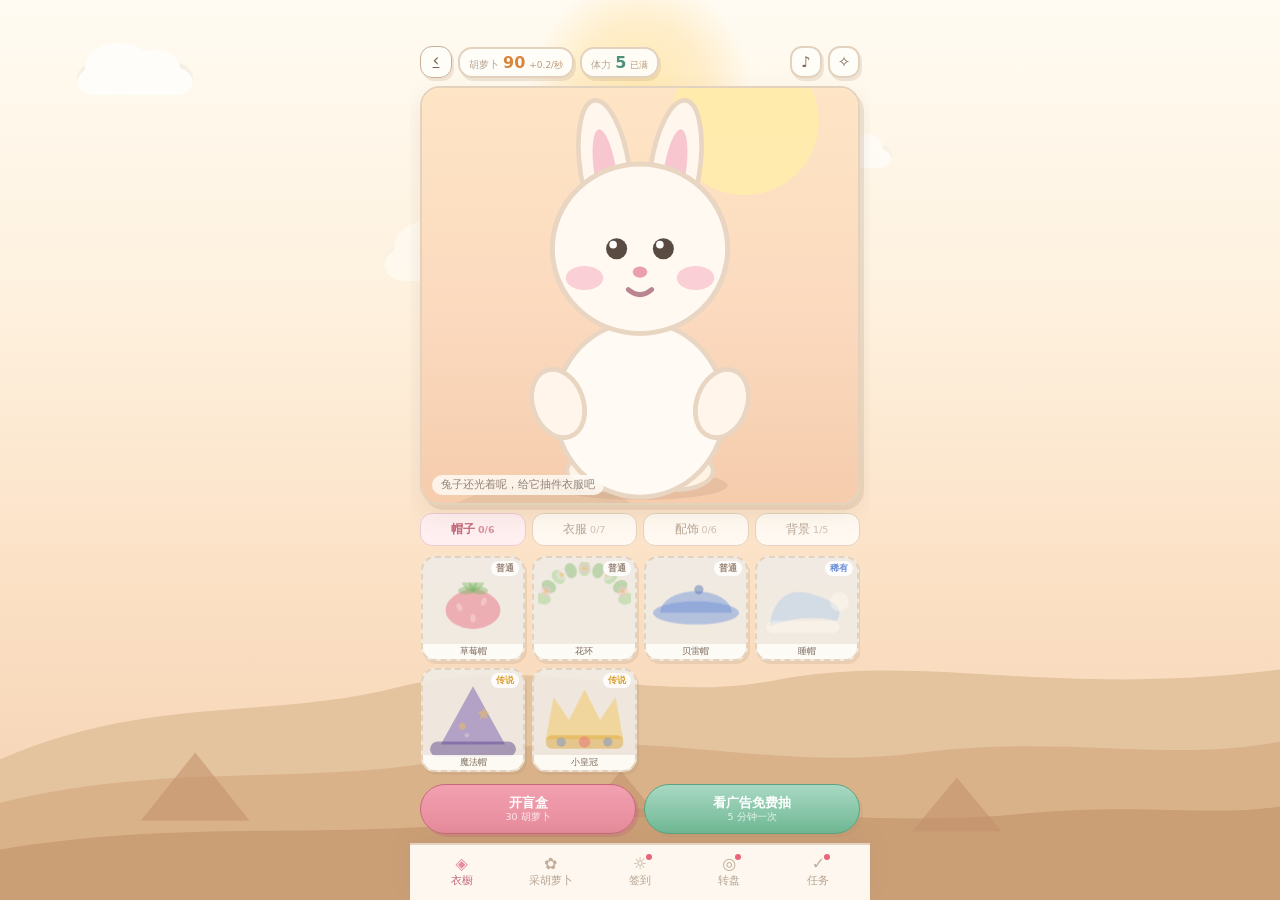
==== commit 131cb8b9: "feat: 棋子从水果星星换成五种萝卜，并按辨识度要求重做配色与底格 命名和画面本来对不上：入口叫「采胡萝卜」，棋盘上却是水果和星星。 既然叫采胡萝卜，棋子就统一成萝卜。  五种萝卜：胡萝卜 / 白萝" ====
--- a/games/bunnycloset.html
+++ b/games/bunnycloset.html
@@ -687,14 +687,33 @@
   ell(c, 82, 124, 3, 3); c.fill();
 }
 
-/* --- 采胡萝卜棋盘上的五种水果（三消棋子） --- */
+/* --- 采胡萝卜棋盘上的五种萝卜（三消棋子） ---
+   三消的命门是「一眼分辨」：五种棋子必须在**颜色**和**轮廓**两个维度同时拉开，
+   否则每走一步都要盯着看半天，手感立刻就没了。所以：
+     色相  橙 / 米白 / 紫 / 绿 / 玫红 —— 相互都隔开
+     轮廓  细长锥 / 长胖柱 / 水滴 / 扁圆 / 小球 —— 互为对照
+   两个维度各自都够用，色弱玩家靠轮廓也能分清。
+   白萝卜的本体接近米白、和浅色底格对比很弱，全靠描边把轮廓交代出来，
+   粒子的颜色也要单独给（pop），否则白色粒子在浅底上根本看不见。 */
 var FRUIT = [
-  { main:'#F0913F', dark:'#D8762A', light:'#FFC089', leaf:'#7FB86A' },  /* 胡萝卜 */
-  { main:'#E8657A', dark:'#C74A5F', light:'#FF93A3', leaf:'#7FB86A' },  /* 草莓 */
-  { main:'#6C8FD8', dark:'#4E6FB4', light:'#9DB8F0', leaf:'#5E93C9' },  /* 蓝莓 */
-  { main:'#7FB86A', dark:'#5E9648', light:'#A8D691', leaf:'#5E9648' },  /* 叶子 */
-  { main:'#F2C14E', dark:'#D19E2C', light:'#FFE0A0', leaf:'#D19E2C' }   /* 星星 */
+  { main:'#F0913F', dark:'#D8762A', light:'#FFC089', leaf:'#7FB86A' },
+  { main:'#F2E4BC', dark:'#BC9C6C', light:'#FFFFFF', leaf:'#6FA84E', pop:'#BC9C6C' },
+  { main:'#8E6FC8', dark:'#6E51A6', light:'#BCA2EA', leaf:'#7FB86A' },
+  { main:'#7FB86A', dark:'#5E9648', light:'#A8D691', leaf:'#4F8340' },
+  { main:'#D8506B', dark:'#B33952', light:'#F58CA2', leaf:'#6FAF58' }
 ];
+
+/* 白萝卜的轮廓要填、要描边、还要当裁切区，画三遍，所以单独抽一个函数。
+   底部特意收成一小段细根，免得整块看成「一格空位」 */
+function daikonPath(c){
+  c.beginPath();
+  c.moveTo(-9.4, -10);
+  c.bezierCurveTo(-12.4, 1, -8.6, 10, -1.6, 13.2);
+  c.quadraticCurveTo(0, 14.4, 1.6, 13.2);
+  c.bezierCurveTo(8.6, 10, 12.4, 1, 9.4, -10);
+  c.quadraticCurveTo(0, -14, -9.4, -10);
+  c.closePath();
+}
 
 function drawFruit(c, kind, cx, cy, S, alpha){
   var f = FRUIT[kind] || FRUIT[0];
@@ -707,71 +726,82 @@
   c.fillStyle = 'rgba(150,118,92,.14)';
   c.beginPath(); c.ellipse(0, 13, 12, 4, 0, 0, Math.PI * 2); c.fill();
 
-  if(kind === 0){                       /* 胡萝卜 */
+  if(kind === 0){                       /* 胡萝卜：最细最长的锥形 + 羽状叶 */
     c.fillStyle = f.leaf;
-    c.beginPath(); c.ellipse(-4.6, -13.4, 3.4, 5.6, -0.5, 0, Math.PI * 2); c.fill();
-    c.beginPath(); c.ellipse(4.6, -13.4, 3.4, 5.6, 0.5, 0, Math.PI * 2); c.fill();
+    c.beginPath(); c.ellipse(-4.6, -13.4, 3.2, 5.4, -0.5, 0, Math.PI * 2); c.fill();
+    c.beginPath(); c.ellipse(4.6, -13.4, 3.2, 5.4, 0.5, 0, Math.PI * 2); c.fill();
     c.fillStyle = f.main;
     c.beginPath();
-    c.moveTo(-9.5, -8.5);
-    c.quadraticCurveTo(-11.6, 4, 0, 13.2);
-    c.quadraticCurveTo(11.6, 4, 9.5, -8.5);
-    c.quadraticCurveTo(0, -12.4, -9.5, -8.5);
+    c.moveTo(-8.4, -8.5);
+    c.quadraticCurveTo(-10.4, 4, 0, 13.6);
+    c.quadraticCurveTo(10.4, 4, 8.4, -8.5);
+    c.quadraticCurveTo(0, -12.4, -8.4, -8.5);
     c.closePath(); c.fill();
-    c.strokeStyle = f.light; c.lineWidth = 1.6; c.lineCap = 'round';
-    c.beginPath(); c.moveTo(-4, -4); c.lineTo(-1.6, 1.6); c.stroke();
-    c.beginPath(); c.moveTo(1.6, 0); c.lineTo(3.4, 5.4); c.stroke();
-
-  } else if(kind === 1){                 /* 草莓 */
+    c.strokeStyle = f.light; c.lineWidth = 1.5; c.lineCap = 'round';
+    c.beginPath(); c.moveTo(-3.6, -4); c.lineTo(-1.4, 1.6); c.stroke();
+    c.beginPath(); c.moveTo(1.4, 0); c.lineTo(3, 5.4); c.stroke();
+
+  } else if(kind === 1){                 /* 白萝卜：最宽的胖柱形，底部收细根 */
+    /* 叶冠先画：米白的身体和底格对比天生就弱，
+       得靠深绿的叶子先把「这是一棵菜」交代清楚 */
+    c.fillStyle = f.leaf;
+    c.beginPath(); c.ellipse(-6.4, -11.4, 3.4, 5, -0.55, 0, Math.PI * 2); c.fill();
+    c.beginPath(); c.ellipse(0, -13.2, 3.4, 5.6, 0, 0, Math.PI * 2); c.fill();
+    c.beginPath(); c.ellipse(6.4, -11.4, 3.4, 5, 0.55, 0, Math.PI * 2); c.fill();
+
+    daikonPath(c); c.fillStyle = f.main; c.fill();
+    c.save();
+    daikonPath(c); c.clip();
+    /* 萝卜特有的横向根纹 —— 这一条是把它和「空着的格子」分开的关键 */
+    c.strokeStyle = 'rgba(186,158,112,.62)'; c.lineWidth = 1.1;
+    [-1.5, 3.6, 8.7].forEach(function(y){
+      c.beginPath(); c.moveTo(-11, y); c.quadraticCurveTo(0, y + 2.2, 11, y); c.stroke();
+    });
+    c.fillStyle = 'rgba(255,255,255,.8)';
+    c.beginPath(); c.ellipse(-5, -1, 2.8, 6.5, 0.14, 0, Math.PI * 2); c.fill();
+    c.restore();
+    daikonPath(c); c.strokeStyle = f.dark; c.lineWidth = 1.8; c.stroke();
+
+  } else if(kind === 2){                 /* 紫萝卜：上宽下尖的水滴 + 白尖 */
     c.fillStyle = f.main;
     c.beginPath();
     c.moveTo(0, 14);
-    c.bezierCurveTo(-14, 6, -13, -9, 0, -10);
-    c.bezierCurveTo(13, -9, 14, 6, 0, 14);
+    c.bezierCurveTo(-11.5, 6, -12, -7.5, 0, -9.5);
+    c.bezierCurveTo(12, -7.5, 11.5, 6, 0, 14);
     c.closePath(); c.fill();
-    c.fillStyle = 'rgba(255,255,255,.55)';
-    for(var i = 0; i < 5; i++){
-      var a = -1.9 + i * 0.42;
-      c.beginPath(); c.ellipse(Math.cos(a) * 6.4, Math.sin(a) + 2.2, 1.15, 1.7, 0, 0, Math.PI * 2); c.fill();
-    }
+    c.save();
+    c.clip();
+    c.fillStyle = '#FBF5EA';             /* 根部白尖 */
+    c.fillRect(-14, 7.5, 28, 9);
+    c.restore();
+    c.fillStyle = 'rgba(255,255,255,.32)';
+    c.beginPath(); c.ellipse(-4.4, -3, 3.4, 2.4, -0.5, 0, Math.PI * 2); c.fill();
     c.fillStyle = f.leaf;
-    for(var j = 0; j < 5; j++){
-      var ang = (j / 5) * Math.PI - Math.PI;
-      c.beginPath(); c.ellipse(Math.cos(ang) * 4.4, -9.6 + Math.sin(ang) * 1.6, 3.1, 2.0, ang, 0, Math.PI * 2); c.fill();
-    }
-    c.fillStyle = f.dark; c.fillRect(-0.9, -15.6, 1.8, 5.2);
-
-  } else if(kind === 2){                 /* 蓝莓 */
+    c.beginPath(); c.ellipse(-3.2, -11.6, 2.9, 4.2, -0.35, 0, Math.PI * 2); c.fill();
+    c.beginPath(); c.ellipse(3.2, -11.6, 2.9, 4.2, 0.35, 0, Math.PI * 2); c.fill();
+
+  } else if(kind === 3){                 /* 青萝卜：最宽最矮的扁圆蛋形 + 两片圆叶 */
+    c.fillStyle = f.leaf;
+    c.beginPath(); c.ellipse(-6, -9.6, 4.6, 4.2, -0.55, 0, Math.PI * 2); c.fill();
+    c.beginPath(); c.ellipse(6, -9.6, 4.6, 4.2, 0.55, 0, Math.PI * 2); c.fill();
     c.fillStyle = f.main;
-    c.beginPath(); c.arc(0, 1.5, 12.2, 0, Math.PI * 2); c.fill();
-    c.fillStyle = f.dark;
-    c.beginPath();
-    c.moveTo(-5, -9.2); c.lineTo(-2.6, -4.2); c.lineTo(0, -8.2);
-    c.lineTo(2.6, -4.2); c.lineTo(5, -9.2); c.closePath(); c.fill();
-    c.fillStyle = 'rgba(255,255,255,.42)';
-    c.beginPath(); c.ellipse(-4.4, -3.4, 3.4, 2.2, -0.6, 0, Math.PI * 2); c.fill();
-
-  } else if(kind === 3){                 /* 叶子 */
+    c.beginPath(); c.ellipse(0, 2.5, 12.4, 10.6, 0, 0, Math.PI * 2); c.fill();
+    c.fillStyle = 'rgba(255,255,255,.3)';
+    c.beginPath(); c.ellipse(-4.2, -1.4, 4.4, 2.8, -0.5, 0, Math.PI * 2); c.fill();
+    c.strokeStyle = f.dark; c.lineWidth = 1.2; c.lineCap = 'round';
+    c.beginPath(); c.moveTo(-6.6, 2.4); c.lineTo(-5.2, 6.4); c.stroke();
+    c.beginPath(); c.moveTo(0.6, 4.6); c.lineTo(2.2, 8.4); c.stroke();
+
+  } else {                               /* 樱桃萝卜：最小的小球 + 细长小尾 + 两片大叶 */
+    c.fillStyle = f.leaf;
+    c.beginPath(); c.ellipse(-4.4, -10.2, 4.4, 5.4, -0.5, 0, Math.PI * 2); c.fill();
+    c.beginPath(); c.ellipse(4.4, -10.2, 4.4, 5.4, 0.5, 0, Math.PI * 2); c.fill();
+    c.strokeStyle = f.dark; c.lineWidth = 2.6; c.lineCap = 'round';
+    c.beginPath(); c.moveTo(0, 8); c.quadraticCurveTo(1.6, 12, 0, 14); c.stroke();
     c.fillStyle = f.main;
-    c.beginPath();
-    c.moveTo(-11, 9.5);
-    c.quadraticCurveTo(-9, -9, 11.4, -10.4);
-    c.quadraticCurveTo(9.6, 9.6, -11, 9.5);
-    c.closePath(); c.fill();
-    c.strokeStyle = f.dark; c.lineWidth = 1.5; c.lineCap = 'round';
-    c.beginPath(); c.moveTo(-8.4, 8.2); c.quadraticCurveTo(-1, 0.2, 9.4, -8.6); c.stroke();
-    c.lineWidth = 1.1;
-    for(var k = 0; k < 3; k++){
-      var px = -4.6 + k * 4.2, py = 3.6 - k * 3.6;
-      c.beginPath(); c.moveTo(px, py); c.lineTo(px + 4.4, py - 2.6); c.stroke();
-    }
-
-  } else {                               /* 星星 */
-    c.fillStyle = f.main;
-    star(c, 0, 1, 13.4, 5.9);
-    c.fill();
-    c.fillStyle = 'rgba(255,255,255,.5)';
-    c.beginPath(); c.ellipse(-2.6, -2.6, 2.4, 1.6, -0.7, 0, Math.PI * 2); c.fill();
+    c.beginPath(); c.arc(0, -0.4, 10.2, 0, Math.PI * 2); c.fill();
+    c.fillStyle = 'rgba(255,255,255,.45)';
+    c.beginPath(); c.ellipse(-3.6, -4, 3.4, 2.2, -0.6, 0, Math.PI * 2); c.fill();
   }
   c.restore();
 }
@@ -1898,7 +1928,11 @@
     cols: M3_COLS, rows: M3_ROWS, kinds: M3_KINDS, moves: M3_MOVES,
     maxHeight: m3MaxHeight,
     drawTile: drawFruit,
-    particleColor: function(kind){ return FRUIT[kind].main; },
+    /* 白萝卜的本体是米白，拿它当粒子颜色会在浅色棋盘上看不见 */
+    particleColor: function(kind){
+      var f = FRUIT[kind] || FRUIT[0];
+      return f.pop || f.main;
+    },
     sfx: function(name, n){ GameAudio.sfx(name, n); },
     /* 还没开始就点棋盘：给一句撒娇的提示，而不是静默无反应 */
     onInactiveTap: function(){ buddySay('再等一下下嘛，先点下面那个按钮～', false, true); },
@@ -2245,6 +2279,8 @@
   switchView: switchView,
   startRound: startRound,
   takeHarvest: takeRoundHarvest,
+  /* 棋子配色：给人眼可辨性做自动化校验用 */
+  palette: function(){ return FRUIT.map(function(f){ return { main:f.main, dark:f.dark, pop:f.pop || f.main }; }); },
   energy: function(){ return { used: S.energyAdUsed || 0, max: ENERGY_AD_MAX, add: ENERGY_AD }; },
   tickBuddy: function(dt){ resizeBuddy(); drawBuddy(dt || 1 / 60); return BW + 'x' + BH; },
   closeSheet: closeSheet,
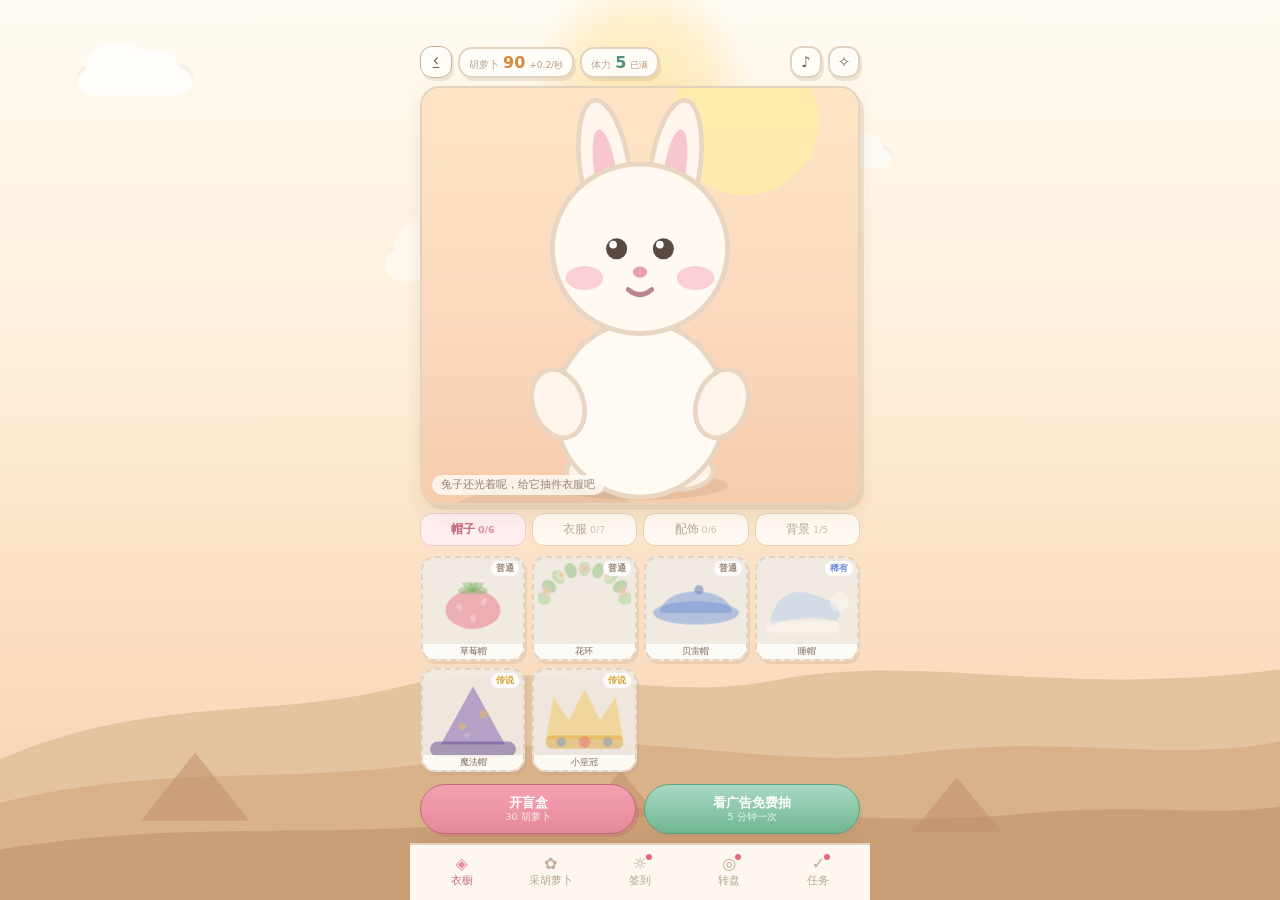
==== commit a0d37d0a: "feat: 棋子重画成「多汁」卡通风（用户否掉低多边形 3D） 用户看了水果消除类爆款的截图后反馈：3D 版有点丑，要那种画风。 那张参考图其实不是实时 3D，是画出来的体积感——径向渐变 + 高光 " ====
--- a/games/bunnycloset.html
+++ b/games/bunnycloset.html
@@ -696,15 +696,23 @@
    白萝卜的本体接近米白、和浅色底格对比很弱，全靠描边把轮廓交代出来，
    粒子的颜色也要单独给（pop），否则白色粒子在浅底上根本看不见。 */
 var FRUIT = [
-  { main:'#F0913F', dark:'#D8762A', light:'#FFC089', leaf:'#7FB86A' },
-  { main:'#F2E4BC', dark:'#BC9C6C', light:'#FFFFFF', leaf:'#6FA84E', pop:'#BC9C6C' },
-  { main:'#8E6FC8', dark:'#6E51A6', light:'#BCA2EA', leaf:'#7FB86A' },
-  { main:'#7FB86A', dark:'#5E9648', light:'#A8D691', leaf:'#4F8340' },
-  { main:'#D8506B', dark:'#B33952', light:'#F58CA2', leaf:'#6FAF58' }
+  { main:'#FF8C2E', light:'#FFC46E', dark:'#E56414', line:'#A34310', leaf:'#5CB83C', leafD:'#3E8F26', pop:'#E56414' },
+  { main:'#FAF5E2', light:'#FFFFFF', dark:'#E6D9B4', line:'#9C7B4A', leaf:'#5CB83C', leafD:'#3E8F26', pop:'#9C7B4A' },
+  { main:'#9A6AE0', light:'#C9A9F5', dark:'#7442BE', line:'#4E2A85', leaf:'#5CB83C', leafD:'#3E8F26', pop:'#7442BE' },
+  { main:'#7ECB4F', light:'#B7E98D', dark:'#55A02E', line:'#34691C', leaf:'#3E8F26', leafD:'#2C6E1B', pop:'#55A02E' },
+  { main:'#F2455F', light:'#FF92A8', dark:'#D01E45', line:'#8F0F2E', leaf:'#5CB83C', leafD:'#3E8F26', pop:'#D01E45' }
 ];
 
-/* 白萝卜的轮廓要填、要描边、还要当裁切区，画三遍，所以单独抽一个函数。
-   底部特意收成一小段细根，免得整块看成「一格空位」 */
+/* 五种轮廓。白萝卜要填、要裁切、要描边共三遍，单独抽出来 */
+function carrotPath(c){
+  c.beginPath();
+  c.moveTo(-8.4, -8.5);
+  c.quadraticCurveTo(-10.4, 4, 0, 13.6);
+  c.quadraticCurveTo(10.4, 4, 8.4, -8.5);
+  c.quadraticCurveTo(0, -12.4, -8.4, -8.5);
+  c.closePath();
+}
+/* 白萝卜的轮廓。底部特意收成一小段细根，免得整块看成「一格空位」 */
 function daikonPath(c){
   c.beginPath();
   c.moveTo(-9.4, -10);
@@ -714,6 +722,85 @@
   c.quadraticCurveTo(0, -14, -9.4, -10);
   c.closePath();
 }
+function dropPath(c){
+  c.beginPath();
+  c.moveTo(0, 14);
+  c.bezierCurveTo(-11.5, 6, -12, -7.5, 0, -9.5);
+  c.bezierCurveTo(12, -7.5, 11.5, 6, 0, 14);
+  c.closePath();
+}
+function eggPath(c){
+  c.beginPath();
+  c.ellipse(0, 2.5, 12.4, 10.6, 0, 0, Math.PI * 2);
+}
+function ballPath(c){
+  c.beginPath();
+  c.arc(0, -0.4, 10.2, 0, Math.PI * 2);
+}
+
+/* ============================================================
+   「多汁感」的三个来源，全部代码画（参考水果消除类爆款画风）：
+   1. 体积 —— 主体径向渐变，光源固定左上，全场景一致才像一套素材
+   2. 高光 —— 左上亮斑，有的再加一颗小点
+   3. 描边 —— 比主色深得多的轮廓线，这种画风最重的识别特征；
+      白萝卜的浅色本体也全靠它立住轮廓
+   ============================================================ */
+function glossFill(c, pathFn, f){
+  pathFn(c);
+  var g = c.createRadialGradient(-4.5, -5.5, 1.5, 0, 1, 15.5);
+  g.addColorStop(0, f.light);
+  g.addColorStop(0.42, f.main);
+  g.addColorStop(1, f.dark);
+  c.fillStyle = g;
+  c.fill();
+}
+function glossOutline(c, pathFn, f, w){
+  pathFn(c);
+  c.strokeStyle = f.line;
+  c.lineWidth = w || 2.1;
+  c.lineJoin = 'round';
+  c.stroke();
+}
+/* 底部反光：贴着轮廓下缘内侧的一条浅色弧，让物体「坐」在光里 */
+function rimLight(c, pathFn, color, cy, rx){
+  c.save();
+  pathFn(c); c.clip();
+  c.strokeStyle = color;
+  c.lineWidth = 2.8;
+  c.beginPath();
+  c.ellipse(0, cy, rx || 11.4, rx ? rx * 0.56 : 6.4, 0, Math.PI * 0.15, Math.PI * 0.85);
+  c.stroke();
+  c.restore();
+}
+function shine(c, x, y, rx, ry, rot, a){
+  c.fillStyle = 'rgba(255,255,255,' + (a || 0.85) + ')';
+  c.beginPath();
+  c.ellipse(x, y, rx, ry, rot || -0.5, 0, Math.PI * 2);
+  c.fill();
+}
+/* 叶子：渐变 + 描边 + 中脉 */
+function glossyLeaf(c, x, y, rx, ry, rot, f){
+  c.save();
+  c.translate(x, y);
+  c.rotate(rot);
+  c.beginPath();
+  c.ellipse(0, 0, rx, ry, 0, 0, Math.PI * 2);
+  var g = c.createLinearGradient(0, -ry, 0, ry);
+  g.addColorStop(0, f.leaf);
+  g.addColorStop(1, f.leafD);
+  c.fillStyle = g;
+  c.fill();
+  c.strokeStyle = f.leafD;
+  c.lineWidth = 1.4;
+  c.stroke();
+  c.strokeStyle = 'rgba(255,255,255,.5)';
+  c.lineWidth = 1;
+  c.beginPath();
+  c.moveTo(0, -ry * 0.6);
+  c.lineTo(0, ry * 0.6);
+  c.stroke();
+  c.restore();
+}
 
 function drawFruit(c, kind, cx, cy, S, alpha){
   var f = FRUIT[kind] || FRUIT[0];
@@ -726,82 +813,75 @@
   c.fillStyle = 'rgba(150,118,92,.14)';
   c.beginPath(); c.ellipse(0, 13, 12, 4, 0, 0, Math.PI * 2); c.fill();
 
-  if(kind === 0){                       /* 胡萝卜：最细最长的锥形 + 羽状叶 */
-    c.fillStyle = f.leaf;
-    c.beginPath(); c.ellipse(-4.6, -13.4, 3.2, 5.4, -0.5, 0, Math.PI * 2); c.fill();
-    c.beginPath(); c.ellipse(4.6, -13.4, 3.2, 5.4, 0.5, 0, Math.PI * 2); c.fill();
-    c.fillStyle = f.main;
-    c.beginPath();
-    c.moveTo(-8.4, -8.5);
-    c.quadraticCurveTo(-10.4, 4, 0, 13.6);
-    c.quadraticCurveTo(10.4, 4, 8.4, -8.5);
-    c.quadraticCurveTo(0, -12.4, -8.4, -8.5);
-    c.closePath(); c.fill();
-    c.strokeStyle = f.light; c.lineWidth = 1.5; c.lineCap = 'round';
-    c.beginPath(); c.moveTo(-3.6, -4); c.lineTo(-1.4, 1.6); c.stroke();
-    c.beginPath(); c.moveTo(1.4, 0); c.lineTo(3, 5.4); c.stroke();
+  if(kind === 0){                       /* 胡萝卜：最细最长的锥形 */
+    glossyLeaf(c, -4.6, -13.4, 3.2, 5.4, -0.5, f);
+    glossyLeaf(c, 4.6, -13.4, 3.2, 5.4, 0.5, f);
+    glossFill(c, carrotPath, f);
+    rimLight(c, carrotPath, 'rgba(255,255,255,.22)', 9.5, 7.5);
+    /* 萝卜特有的横向根纹 */
+    c.save();
+    carrotPath(c); c.clip();
+    c.strokeStyle = 'rgba(163,67,16,.5)';
+    c.lineWidth = 1.1; c.lineCap = 'round';
+    c.beginPath(); c.moveTo(-4.2, -2.6); c.quadraticCurveTo(-1.6, -1.6, 0.6, -2.8); c.stroke();
+    c.beginPath(); c.moveTo(-2.4, 2.6); c.quadraticCurveTo(0.4, 3.8, 3, 2.4); c.stroke();
+    c.restore();
+    glossOutline(c, carrotPath, f);
+    shine(c, -3.4, -3.4, 2.2, 3.6, -0.35, 0.8);
 
   } else if(kind === 1){                 /* 白萝卜：最宽的胖柱形，底部收细根 */
-    /* 叶冠先画：米白的身体和底格对比天生就弱，
-       得靠深绿的叶子先把「这是一棵菜」交代清楚 */
-    c.fillStyle = f.leaf;
-    c.beginPath(); c.ellipse(-6.4, -11.4, 3.4, 5, -0.55, 0, Math.PI * 2); c.fill();
-    c.beginPath(); c.ellipse(0, -13.2, 3.4, 5.6, 0, 0, Math.PI * 2); c.fill();
-    c.beginPath(); c.ellipse(6.4, -11.4, 3.4, 5, 0.55, 0, Math.PI * 2); c.fill();
-
-    daikonPath(c); c.fillStyle = f.main; c.fill();
+    /* 叶冠先画：米白身体对比弱，靠深绿叶子先交代「这是一棵菜」 */
+    glossyLeaf(c, -6.4, -11.4, 3.4, 5, -0.55, f);
+    glossyLeaf(c, 0, -13.2, 3.4, 5.6, 0, f);
+    glossyLeaf(c, 6.4, -11.4, 3.4, 5, 0.55, f);
+    glossFill(c, daikonPath, f);
     c.save();
     daikonPath(c); c.clip();
-    /* 萝卜特有的横向根纹 —— 这一条是把它和「空着的格子」分开的关键 */
-    c.strokeStyle = 'rgba(186,158,112,.62)'; c.lineWidth = 1.1;
+    c.strokeStyle = 'rgba(156,123,74,.5)';
+    c.lineWidth = 1.1;
     [-1.5, 3.6, 8.7].forEach(function(y){
       c.beginPath(); c.moveTo(-11, y); c.quadraticCurveTo(0, y + 2.2, 11, y); c.stroke();
     });
-    c.fillStyle = 'rgba(255,255,255,.8)';
-    c.beginPath(); c.ellipse(-5, -1, 2.8, 6.5, 0.14, 0, Math.PI * 2); c.fill();
     c.restore();
-    daikonPath(c); c.strokeStyle = f.dark; c.lineWidth = 1.8; c.stroke();
+    rimLight(c, daikonPath, 'rgba(255,255,255,.45)', 13, 11);
+    glossOutline(c, daikonPath, f, 2.2);
+    shine(c, -5, -2, 2.6, 5.6, 0.12, 0.9);
 
   } else if(kind === 2){                 /* 紫萝卜：上宽下尖的水滴 + 白尖 */
-    c.fillStyle = f.main;
-    c.beginPath();
-    c.moveTo(0, 14);
-    c.bezierCurveTo(-11.5, 6, -12, -7.5, 0, -9.5);
-    c.bezierCurveTo(12, -7.5, 11.5, 6, 0, 14);
-    c.closePath(); c.fill();
+    glossyLeaf(c, -3.2, -11.6, 2.9, 4.2, -0.35, f);
+    glossyLeaf(c, 3.2, -11.6, 2.9, 4.2, 0.35, f);
+    glossFill(c, dropPath, f);
     c.save();
-    c.clip();
-    c.fillStyle = '#FBF5EA';             /* 根部白尖 */
-    c.fillRect(-14, 7.5, 28, 9);
+    dropPath(c); c.clip();
+    c.fillStyle = '#FDF8EC';
+    c.fillRect(-14, 8.2, 28, 9);
     c.restore();
-    c.fillStyle = 'rgba(255,255,255,.32)';
-    c.beginPath(); c.ellipse(-4.4, -3, 3.4, 2.4, -0.5, 0, Math.PI * 2); c.fill();
-    c.fillStyle = f.leaf;
-    c.beginPath(); c.ellipse(-3.2, -11.6, 2.9, 4.2, -0.35, 0, Math.PI * 2); c.fill();
-    c.beginPath(); c.ellipse(3.2, -11.6, 2.9, 4.2, 0.35, 0, Math.PI * 2); c.fill();
-
-  } else if(kind === 3){                 /* 青萝卜：最宽最矮的扁圆蛋形 + 两片圆叶 */
-    c.fillStyle = f.leaf;
-    c.beginPath(); c.ellipse(-6, -9.6, 4.6, 4.2, -0.55, 0, Math.PI * 2); c.fill();
-    c.beginPath(); c.ellipse(6, -9.6, 4.6, 4.2, 0.55, 0, Math.PI * 2); c.fill();
-    c.fillStyle = f.main;
-    c.beginPath(); c.ellipse(0, 2.5, 12.4, 10.6, 0, 0, Math.PI * 2); c.fill();
-    c.fillStyle = 'rgba(255,255,255,.3)';
-    c.beginPath(); c.ellipse(-4.2, -1.4, 4.4, 2.8, -0.5, 0, Math.PI * 2); c.fill();
-    c.strokeStyle = f.dark; c.lineWidth = 1.2; c.lineCap = 'round';
-    c.beginPath(); c.moveTo(-6.6, 2.4); c.lineTo(-5.2, 6.4); c.stroke();
-    c.beginPath(); c.moveTo(0.6, 4.6); c.lineTo(2.2, 8.4); c.stroke();
-
-  } else {                               /* 樱桃萝卜：最小的小球 + 细长小尾 + 两片大叶 */
-    c.fillStyle = f.leaf;
-    c.beginPath(); c.ellipse(-4.4, -10.2, 4.4, 5.4, -0.5, 0, Math.PI * 2); c.fill();
-    c.beginPath(); c.ellipse(4.4, -10.2, 4.4, 5.4, 0.5, 0, Math.PI * 2); c.fill();
-    c.strokeStyle = f.dark; c.lineWidth = 2.6; c.lineCap = 'round';
+    glossOutline(c, dropPath, f);
+    shine(c, -4.2, -2.6, 2.6, 4.2, -0.4, 0.8);
+
+  } else if(kind === 3){                 /* 青萝卜：最宽最矮的扁圆蛋形 */
+    glossyLeaf(c, -6, -9.6, 4.6, 4.2, -0.55, f);
+    glossyLeaf(c, 6, -9.6, 4.6, 4.2, 0.55, f);
+    glossFill(c, eggPath, f);
+    rimLight(c, eggPath, 'rgba(255,255,255,.3)', 11.8, 11);
+    glossOutline(c, eggPath, f);
+    c.strokeStyle = 'rgba(52,105,28,.45)';
+    c.lineWidth = 1.2; c.lineCap = 'round';
+    c.beginPath(); c.moveTo(-6.6, 3.4); c.lineTo(-5.2, 7.2); c.stroke();
+    c.beginPath(); c.moveTo(0.6, 5.6); c.lineTo(2.2, 9.4); c.stroke();
+    shine(c, -4.6, -2, 3.6, 2.4, -0.5, 0.8);
+
+  } else {                               /* 樱桃萝卜：小球 + 细长小尾 + 两片大叶 */
+    glossyLeaf(c, -4.4, -10.2, 4.4, 5.4, -0.5, f);
+    glossyLeaf(c, 4.4, -10.2, 4.4, 5.4, 0.5, f);
+    c.strokeStyle = f.line;
+    c.lineWidth = 2.6; c.lineCap = 'round';
     c.beginPath(); c.moveTo(0, 8); c.quadraticCurveTo(1.6, 12, 0, 14); c.stroke();
-    c.fillStyle = f.main;
-    c.beginPath(); c.arc(0, -0.4, 10.2, 0, Math.PI * 2); c.fill();
-    c.fillStyle = 'rgba(255,255,255,.45)';
-    c.beginPath(); c.ellipse(-3.6, -4, 3.4, 2.2, -0.6, 0, Math.PI * 2); c.fill();
+    glossFill(c, ballPath, f);
+    rimLight(c, ballPath, 'rgba(255,255,255,.28)', 8.8, 9.2);
+    glossOutline(c, ballPath, f);
+    shine(c, -3.4, -4, 2.6, 1.8, -0.6, 0.9);
+    shine(c, 1.8, -6.4, 1, 1, 0, 0.7);
   }
   c.restore();
 }
@@ -2280,7 +2360,7 @@
   startRound: startRound,
   takeHarvest: takeRoundHarvest,
   /* 棋子配色：给人眼可辨性做自动化校验用 */
-  palette: function(){ return FRUIT.map(function(f){ return { main:f.main, dark:f.dark, pop:f.pop || f.main }; }); },
+  palette: function(){ return FRUIT.map(function(f){ return { main:f.main, dark:f.dark, line:f.line, pop:f.pop || f.main }; }); },
   energy: function(){ return { used: S.energyAdUsed || 0, max: ENERGY_AD_MAX, add: ENERGY_AD }; },
   tickBuddy: function(dt){ resizeBuddy(); drawBuddy(dt || 1 / 60); return BW + 'x' + BH; },
   closeSheet: closeSheet,
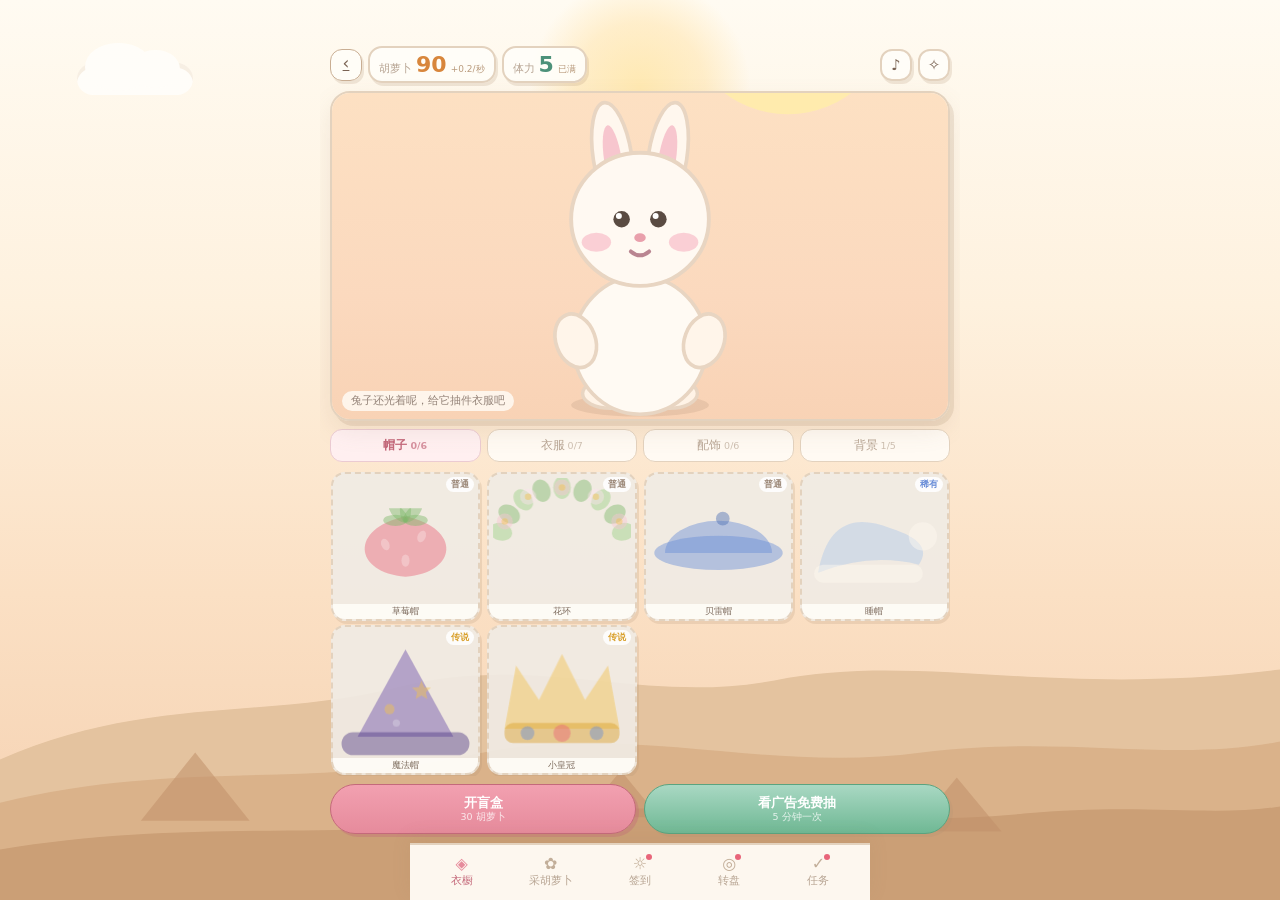
==== commit 41ad1084: "feat: 采胡萝卜改成一关一关（照开心消消乐的设计），并放大适配大屏 用户反馈：大屏手机上游戏显小；希望改成一关一关的关卡制， 并要求调研开心消消乐的关卡设计（调研结论见 README）。  关卡制" ====
--- a/games/bunnycloset.html
+++ b/games/bunnycloset.html
@@ -85,6 +85,18 @@
   display:flex;align-items:center;justify-content:center;position:relative;
   animation:boxShake .5s ease-in-out infinite}
 @keyframes boxShake{0%,100%{transform:rotate(-3deg) scale(1)}50%{transform:rotate(3deg) scale(1.05)}}
+/* 大屏（平板 / 折叠屏 / 宽视口）：460px 的上限会让两侧空一大片、
+   棋盘显小。放宽到 640px，棋盘宽度、字号跟着吃满 */
+@media (min-width: 480px){
+  .app{width:min(100vw,640px)}
+  .sheet{width:min(92vw,640px)}
+  .top .pill b{font-size:22px}
+  .top .pill small{font-size:11px}
+  .workHead .wk small{font-size:11px}
+  .workHead .wk b{font-size:22px}
+  .workHead .wk .goalRow canvas{width:26px;height:26px}
+  .nav button{font-size:13px}
+}
 .box.pop{animation:boxPop .45s cubic-bezier(.2,1.6,.4,1) forwards}
 @keyframes boxPop{0%{transform:scale(1)}55%{transform:scale(1.24)}100%{transform:scale(1);border-style:solid}}
 .box canvas{width:78%;height:78%;display:block}
@@ -130,6 +142,8 @@
 .wk{flex:1;background:rgba(255,253,248,.94);border:2px solid var(--line);border-radius:14px;
   padding:5px 4px;text-align:center;box-shadow:2px 3px 0 var(--tap)}
 .wk small{display:block;font-size:9.5px;color:var(--ink3)}
+.wk .goalRow{display:flex;align-items:center;justify-content:center;gap:4px;margin-top:1px}
+.wk .goalRow canvas{width:20px;height:20px;display:block}
 .wk b{font-size:17px;color:var(--ink);font-variant-numeric:tabular-nums}
 .boardBox{position:relative;width:100%;padding:6px;border-radius:20px;
   background:rgba(255,252,246,.86);border:2px solid var(--line);
@@ -271,7 +285,8 @@
     <div class="workHead">
       <div class="wk"><small>剩余步数</small><b id="movesNum">20</b></div>
       <div class="wk"><small>本局收获</small><b id="gainNum">0</b></div>
-      <div class="wk"><small>最高纪录</small><b id="bestNum">0</b></div>
+      <div class="wk"><small>第 <span id="lvlNum">1</span> 关 · 目标</small>
+        <span class="goalRow"><canvas id="goalIcon"></canvas><b id="goalNum">0/6</b></span></div>
     </div>
     <div class="boardBox">
       <canvas id="m3"></canvas>
@@ -1030,6 +1045,8 @@
    ============================================================ */
 var S = {
   carrots: START_CARROT,
+  level: 1,                       /* 当前进度：第几关 */
+  stars: {},                      /* { 关卡号: 星级 } */
   owned: [],
   worn: { hat:null, cloth:null, acc:null, bg:'b_dusk' },
   lastTick: Date.now(),
@@ -1986,9 +2003,48 @@
   else buddySay('谢谢你～', false, true);
 }
 
-/* ---------- 采胡萝卜（三消） ---------- */
+/* ---------- 采胡萝卜（关卡制三消） ----------
+   照开心消消乐的路数：指定消除目标 + 限步 + 星级 + 固定棋盘。
+   难度平滑递增，每 5 关给一张稀有券，每 15 关一个新层次。 */
 var m3 = null;
-var round = { playing:false, gained:0, reviveUsed:false, settled:true, total:0 };
+var round = { playing:false, gained:0, reviveUsed:false, settled:true, total:0,
+              cfg:null, progress:0, movesLeft:M3_MOVES, bonus:0 };
+
+function mulberry32(a){
+  return function(){
+    a |= 0; a = a + 0x6D2B79F5 | 0;
+    var t = Math.imul(a ^ a >>> 15, 1 | a);
+    t = t + Math.imul(t ^ t >>> 7, 61 | t) ^ t;
+    return ((t ^ t >>> 14) >>> 0) / 4294967296;
+  };
+}
+/* 第 n 关的配置。用 n 做种子，所以每一关的萝卜种类和棋盘布局永远一样，
+   输了能「复盘」，这是三消关卡的手感基础 */
+function levelConfig(n){
+  var rng = mulberry32(n * 7919 + 1013);
+  return {
+    n: n,
+    kind: Math.floor(rng() * M3_KINDS),
+    target: Math.min(30, 6 + Math.floor(n * 0.9)),      /* L1=6 一遍必过，之后慢慢加 */
+    moves:  M3_MOVES + (n >= 8 ? 2 : 0) + (n >= 16 ? 2 : 0) + (n >= 26 ? 2 : 0)
+  };
+}
+function updateGoalUI(){
+  var cfg = round.cfg || levelConfig(S.level);
+  var lvl = $('lvlNum'), num = $('goalNum');
+  if(!lvl || !num) return;
+  lvl.textContent = cfg.n;
+  num.textContent = Math.min(round.progress, cfg.target) + '/' + cfg.target;
+  var cv = $('goalIcon');
+  if(cv){
+    var dpr = Math.min(window.devicePixelRatio || 1, 2);
+    cv.width = Math.round(22 * dpr); cv.height = Math.round(22 * dpr);
+    var c = cv.getContext('2d');
+    c.setTransform(dpr, 0, 0, dpr, 0, 0);
+    c.clearRect(0, 0, 22, 22);
+    drawFruit(c, cfg.kind, 11, 12, 30);
+  }
+}
 
 /* 棋盘最大高度：矮屏上保证整页放得下，不会把下面的按钮挤出屏幕 */
 function m3MaxHeight(){
@@ -2019,6 +2075,12 @@
     onMatch: function(info){
       round.gained += info.gain;
       $('gainNum').textContent = round.gained;
+      if(round.cfg && info.kindCounts && round.playing){
+        round.progress += info.kindCounts[round.cfg.kind] || 0;
+        updateGoalUI();
+        /* 目标达成立刻过关 —— 剩余步数折成奖励（开心消消乐同款手法） */
+        if(round.progress >= round.cfg.target) levelComplete();
+      }
       if(info.combo >= 2){
         var el = $('combo');
         el.textContent = '连击 x' + info.combo;
@@ -2029,6 +2091,7 @@
       buddyCheer(info);
     },
     onMove: function(left){
+      round.movesLeft = left;
       $('movesNum').textContent = left;
       /* 步数快用完了给个提示 */
       if(left <= 0) buddySay('用完啦…不过没关系，这些也够我开心一阵子了', false, true);
@@ -2059,16 +2122,20 @@
   S.energy--;
   saveNow(); renderEnergy();
   /* 就地改字段而不是整体重新赋值，外部持有引用时才不会拿到旧对象 */
+  var cfg = levelConfig(S.level);
+  round.cfg = cfg;
   round.playing = true; round.gained = 0; round.reviveUsed = false;
   round.settled = false; round.total = 0;
+  round.progress = 0; round.movesLeft = cfg.moves; round.bonus = 0;
   buddyReset();
   lastActAt = Date.now(); idleAt = Date.now();
   $('gainNum').textContent = 0;
-  $('bestNum').textContent = S.bestRound;
+  updateGoalUI();
   setWorkBusy(true);
   GameAudio.unlock();
-  m3.start();
-  buddySay('谢谢你！我会乖乖看着你的～', false);
+  m3.setSeed(cfg.n * 48271 + 11);     /* 同一关，棋盘永远一样 */
+  m3.start(cfg.moves);
+  buddySay('第 ' + cfg.n + ' 关…帮我采 ' + cfg.target + ' 个这样的萝卜，拜托啦～', false);
   taskDone('work');
   refreshDots();
 }
@@ -2076,13 +2143,66 @@
 function onRoundEnd(total){
   round.playing = false;
   round.total = total || 0;
-  if(round.total > S.bestRound){ S.bestRound = round.total; saveNow(); }
-  $('bestNum').textContent = S.bestRound;
   setWorkBusy(false);
-  GameAudio.sfx('ding');
-  buddy.cheer = 1.2; buddy.hop = 1;
-  buddySay('谢谢你陪我玩～这些可以都给我吗？', false);
-  sheetRound(round.total);
+  /* 步数用完时目标一定还没达成（达成的瞬间就走 levelComplete 了） */
+  var cfg = round.cfg || levelConfig(S.level);
+  var need = Math.max(0, cfg.target - round.progress);
+  GameAudio.sfx('bad');
+  buddySay('就差一点点了嘛…再试一次肯定行的！', false);
+  sheetRound(round.total, need);
+}
+
+/* 过关：星级按剩余步数算（开心消消乐同款），奖励立刻结清 */
+function levelComplete(){
+  var cfg = round.cfg;
+  round.playing = false;
+  setWorkBusy(false);
+  m3.setActive(false);
+  var left = Math.max(0, round.movesLeft);
+  var star = left >= Math.ceil(cfg.moves * 0.34) ? 3
+           : left >= Math.ceil(cfg.moves * 0.17) ? 2 : 1;
+  var prev = S.stars[cfg.n] || 0;
+  if(star > prev) S.stars[cfg.n] = star;
+  S.level = cfg.n + 1;
+  round.bonus = 15 + 10 * star + left * 2;      /* 每剩 1 步折 2 个胡萝卜 */
+  var gotTicket = (cfg.n % 5 === 0);            /* 每 5 关送一张必出稀有的券 */
+  var newTier = (cfg.n % 15 === 0);             /* 每 15 关一个新层次 */
+  if(newTier) round.bonus += 100;
+  if(gotTicket) S.tickets++;
+  saveNow(); renderCarrots();
+  GameAudio.sfx('win');
+  buddy.cheer = 1.5; buddy.hop = 1.4;
+  buddySay('过关啦！你也好厉害呀～', true);
+  setTimeout(function(){ sheetWin(cfg, star, left, gotTicket, newTier); }, 750);
+}
+
+function sheetWin(cfg, star, left, gotTicket, newTier){
+  var stars = '★★★';
+  var html = '<h2>第 ' + cfg.n + ' 关 · 过关啦</h2>' +
+    '<p class="starsLine"><b class="on">' + stars.slice(0, star) + '</b>' +
+    '<span class="off">' + stars.slice(star) + '</span></p>' +
+    '<p class="sub">采到 ' + round.progress + ' 个目标萝卜，还剩 ' + left + ' 步（每步折 2 胡萝卜）</p>' +
+    '<div class="resultRow">' +
+      '<div class="box"><small>本局消除</small><b>' + (round.total || m3.state().cleared) + '</b></div>' +
+      '<div class="box"><small>采到</small><b>' + round.gained + '</b></div>' +
+      '<div class="box"><small>过关奖</small><b>+' + round.bonus + '</b></div>' +
+    '</div>' +
+    (gotTicket ? '<p class="sub">每 5 关的礼物：一张<b style="color:#6C8FD8">必出稀有</b>的盲盒券！</p>' : '') +
+    (newTier ? '<p class="sub">新的层次达成了！额外 +100 胡萝卜</p>' : '') +
+    '<button class="btn primary" style="width:100%;margin-top:12px" id="nextLevel">下一关<small>消耗 1 点体力</small></button>' +
+    '<button class="sheetClose" data-close="1">先回衣橱看看</button>';
+  /* 与失败面板共用同一套兜底：不管怎么离开，这一局的收获都结清 */
+  showSheet(html, bindSheet, function(){ takeRoundHarvest(false); });
+
+  function bindSheet(){
+    var nl = $('nextLevel');
+    if(nl) nl.addEventListener('click', function(){
+      sheetOnClose = null;
+      takeRoundHarvest(false);
+      closeSheet();
+      startRound();
+    });
+  }
 }
 
 /* 收获只结算一次。所有离开结算面板的路径都必须经过这里 ——
@@ -2091,7 +2211,7 @@
 function takeRoundHarvest(loud){
   if(round.settled) return 0;
   round.settled = true;
-  var g = round.gained;
+  var g = round.gained + (round.bonus || 0);   /* 过关奖在这里一起结清 */
   S.carrots += g;
   saveNow(); renderCarrots();
   if(g > 0) toast((loud ? '收下 ' : '已收下 ') + g + ' 个胡萝卜');
@@ -2102,20 +2222,21 @@
   return g;
 }
 
-function sheetRound(total){
+function sheetRound(total, need){
   total = total || 0;
-  var html = '<h2>这一局结束了</h2>' +
-    '<p class="sub">消掉 ' + total + ' 个水果，收获 ' + round.gained + ' 个胡萝卜</p>' +
+  var cfg = round.cfg || levelConfig(S.level);
+  var html = '<h2>就差 ' + Math.max(0, need) + ' 个…</h2>' +
+    '<p class="sub">第 ' + cfg.n + ' 关 · 采到 ' + round.progress + '/' + cfg.target + '，收获 ' + round.gained + ' 个胡萝卜</p>' +
     '<div class="resultRow">' +
       '<div class="box"><small>本局消除</small><b>' + total + '</b></div>' +
       '<div class="box"><small>收获</small><b>' + round.gained + '</b></div>' +
-      '<div class="box"><small>最高纪录</small><b>' + S.bestRound + '</b></div>' +
+      '<div class="box"><small>目标</small><b>' + round.progress + '/' + cfg.target + '</b></div>' +
     '</div>' +
     (round.reviveUsed
       ? '<p class="sub">这一局已经续过步了</p>'
-      : '<button class="btn ad" style="width:100%;margin-top:12px" id="reviveNow">看广告 +' + M3_REVIVE + ' 步，继续消</button>') +
-    '<button class="btn primary" style="width:100%;margin-top:10px" id="takeCarrot">收下胡萝卜</button>' +
-    '<button class="sheetClose" data-close="1">先去忙别的</button>';
+      : '<button class="btn ad" style="width:100%;margin-top:12px" id="reviveNow">看广告 +' + M3_REVIVE + ' 步，再试试</button>') +
+    '<button class="btn primary" style="width:100%;margin-top:10px" id="retryLevel">再试一次<small>消耗 1 点体力 · 棋盘和刚才一模一样</small></button>' +
+    '<button class="sheetClose" data-close="1">先收下胡萝卜</button>';
   /* 第三个参数是「无论怎么关都会执行」的收尾：兜住这一局的收益 */
   showSheet(html, bindSheet, function(){ takeRoundHarvest(false); });
 
@@ -2135,10 +2256,12 @@
         buddySay('太好了…可以再陪我一会儿～', false);
       });
     });
-    var tc = $('takeCarrot');
-    if(tc) tc.addEventListener('click', function(){
-      takeRoundHarvest(true);
+    var rl = $('retryLevel');
+    if(rl) rl.addEventListener('click', function(){
+      sheetOnClose = null;
+      takeRoundHarvest(false);
       closeSheet();
+      startRound();          /* 体力不够时 startRound 自己会弹出补给面板 */
     });
   }
 }
@@ -2280,7 +2403,7 @@
 drawBuddy(0);
 renderSoundBtn();
 buddySay('拜托拜托，帮我采点胡萝卜嘛～', false, true);
-$('bestNum').textContent = S.bestRound;
+updateGoalUI();
 refreshDots();
 
 /* 导航上的三个弹层 */
@@ -2353,6 +2476,11 @@
     };
   },
   S: S,
+  levelInfo: function(){
+    var cfg = round.cfg || levelConfig(S.level);
+    return { n: cfg.n, kind: cfg.kind, target: cfg.target, moves: cfg.moves,
+             progress: round.progress, bonus: round.bonus, stars: S.stars, level: S.level };
+  },
   openBox: openBox,
   giveCarrots: function(n){ S.carrots += n; saveNow(); renderCarrots(); },
   setEnergy: function(n){ S.energy = n; S.energyAt = Date.now(); saveNow(); renderEnergy(); },
--- a/shared/theme.css
+++ b/shared/theme.css
@@ -131,6 +131,9 @@
   clip:rect(0,0,0,0);white-space:nowrap;border:0}
 
 /* ---------- 小屏 / 矮屏压缩间距 ---------- */
+@media (min-width: 480px){
+  .page{width:min(100vw,640px)}
+}
 @media (max-height: 840px){
   .page{gap:8px;padding-top:calc(10px + env(safe-area-inset-top));
     padding-bottom:calc(12px + env(safe-area-inset-bottom))}
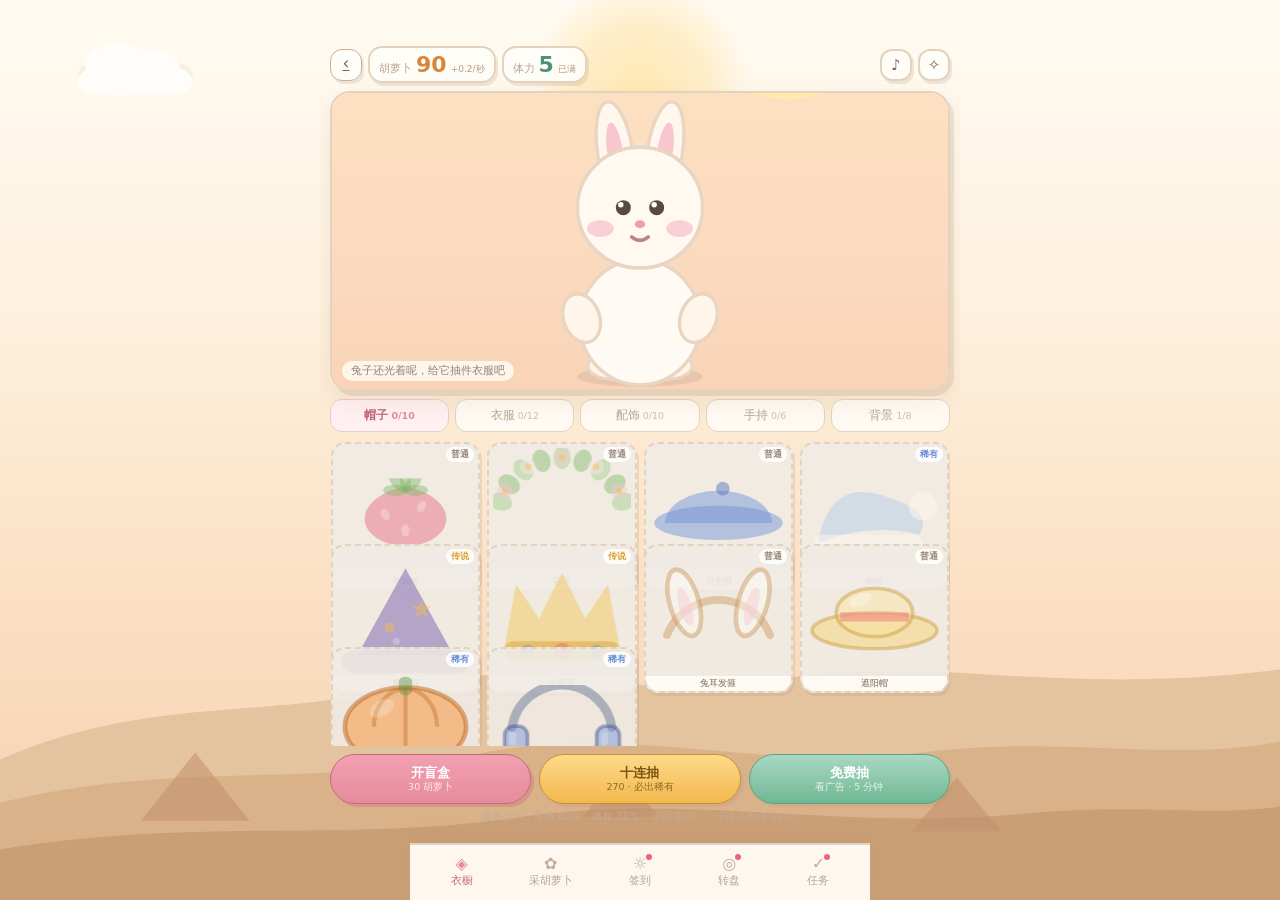
==== commit 39a6aaa3: "feat: 装扮扩到 46 件（新增「手持」模块）+ 十连抽与概率公示 用户要求：多加装扮、可以加新模块、盲盒加十连、理顺稀有度。  新增「手持」模块（第五个装扮位） - 气球 / 小篮子 / 魔法杖" ====
--- a/games/bunnycloset.html
+++ b/games/bunnycloset.html
@@ -73,6 +73,20 @@
 .btn:active{transform:translate(2px,2px);box-shadow:1px 1px 0 var(--tap)}
 .btn[disabled]{opacity:.45;box-shadow:none;cursor:default}
 .btn.primary{background:linear-gradient(180deg,#F2A0B0,var(--pink));border-color:var(--pink-d);color:#fff}
+.btn.gold{background:linear-gradient(180deg,#FFD98A,#F2B84E);border-color:#C89030;color:#7A5210}
+.odds{flex:0 0 auto;width:100%;text-align:center;font-size:10px;color:#C0AC99;letter-spacing:.4px;margin-top:-2px}
+.odds b{color:#B08118}
+/* 十连抽的结果网格：在原来那个「盲盒方块」里铺 5 列 */
+.box.wide{width:auto;height:auto;max-width:min(88vw,560px);padding:12px;border-radius:18px;
+  display:grid;grid-template-columns:repeat(5,1fr);gap:8px;animation:none}
+.box.wide .tc{position:relative;background:rgba(255,253,248,.94);border:1.5px solid var(--line);
+  border-radius:12px;padding:4px 2px 2px;opacity:0;transform:scale(.5);
+  transition:all .32s cubic-bezier(.2,1.4,.4,1)}
+.box.wide .tc.on{opacity:1;transform:scale(1)}
+.box.wide .tc canvas{width:100%;aspect-ratio:1;display:block}
+.box.wide .tc .rn{font-size:9px;text-align:center;display:block;font-weight:700}
+.box.wide .tc.rare{border-color:#9DB8F0;background:linear-gradient(180deg,#F2F6FF,#E4EDFC)}
+.box.wide .tc.legend{border-color:#E2C072;background:linear-gradient(180deg,#FFF8E2,#FFEFC2)}
 .btn.ad{background:linear-gradient(180deg,#A9D8C3,#6FB894);border-color:#5AA37F;color:#fff}
 .btn small{display:block;font-size:9.5px;font-weight:500;opacity:.8}
 .btn .cd{position:absolute;inset:0;display:flex;align-items:center;justify-content:center;
@@ -275,9 +289,11 @@
     <div class="tabs" id="tabs"></div>
     <div class="grid" id="grid"></div>
     <div class="actions">
-      <button class="btn primary" id="btnDraw">开盲盒<small>30 胡萝卜</small></button>
-      <button class="btn ad" id="btnAd">看广告免费抽<small>5 分钟一次</small></button>
+      <button class="btn primary" id="btnDraw">单抽<small>30 胡萝卜</small></button>
+      <button class="btn gold" id="btnDraw10">十连抽<small>270 · 必出稀有</small></button>
+      <button class="btn ad" id="btnAd">免费抽<small>看广告 · 5 分钟</small></button>
     </div>
+    <p class="odds">概率公示：普通 62% · 稀有 28% · 传说 10% ｜ 十连必出稀有以上</p>
   </section>
 
   <!-- ===== 采胡萝卜视图 ===== -->
@@ -350,7 +366,8 @@
    ============================================================ */
 var CARROT_PER_SEC = 0.2;          /* 兔子每秒种的胡萝卜 */
 var OFFLINE_CAP    = 8 * 3600;     /* 离线最多攒 8 小时 */
-var DRAW_COST      = 30;           /* 开一次盲盒 */
+var DRAW_COST      = 30;           /* 单抽 */
+var DRAW10_EACH    = 27;           /* 十连的单次价：九折，且必出一张稀有以上 */
 var AD_DRAW_CD     = 5 * 60 * 1000;/* 免费抽的冷却 */
 var START_CARROT   = 90;
 
@@ -992,6 +1009,283 @@
    3. 道具清单
    box 是这件东西在兔子坐标系里的范围，用来裁小图标
    ============================================================ */
+
+/* --- 第三批道具（含新模块「手持」） ---
+   手持画在兔子右手边（x 66~96 一带），和身体不重叠；
+   画风沿用棋子的「多汁」路数：渐变 + 高光 + 深色描边 */
+function h_bunny(c){                  /* 兔耳发箍 */
+  c.strokeStyle = '#C9955C'; c.lineWidth = 3; c.lineCap = 'round';
+  c.beginPath(); c.arc(50, 36, 21, Math.PI * 1.12, Math.PI * 1.88); c.stroke();
+  function ear(x, rot){
+    c.save(); c.translate(x, 16); c.rotate(rot);
+    c.fillStyle = '#FFFDF6';
+    c.beginPath(); c.ellipse(0, 0, 5.5, 13, 0, 0, Math.PI * 2); c.fill();
+    c.strokeStyle = '#C9955C'; c.lineWidth = 1.8; c.stroke();
+    c.fillStyle = '#F7C8D2';
+    c.beginPath(); c.ellipse(0, 1.5, 2.4, 7.5, 0, 0, Math.PI * 2); c.fill();
+    c.restore();
+  }
+  ear(37, -0.28); ear(63, 0.28);
+}
+function h_sun(c){                    /* 遮阳帽 */
+  c.fillStyle = '#F6D06B';
+  c.beginPath(); c.ellipse(50, 30, 31, 9, 0, 0, Math.PI * 2); c.fill();
+  c.strokeStyle = '#C89A3C'; c.lineWidth = 1.8; c.stroke();
+  c.fillStyle = '#FBE29A';
+  c.beginPath(); c.ellipse(50, 21, 19, 12, 0, 0, Math.PI * 2); c.fill();
+  c.stroke();
+  c.fillStyle = '#E8657A';
+  c.fillRect(33, 21, 34, 4.5);
+  c.fillStyle = 'rgba(255,255,255,.6)';
+  c.beginPath(); c.ellipse(43, 15, 6, 3, -0.4, 0, Math.PI * 2); c.fill();
+}
+function h_pumpkin(c){                /* 南瓜帽 */
+  c.fillStyle = '#F5851F';
+  c.beginPath(); c.ellipse(50, 27, 23, 15, 0, 0, Math.PI * 2); c.fill();
+  c.strokeStyle = '#B85C10'; c.lineWidth = 1.8; c.stroke();
+  c.strokeStyle = 'rgba(184,92,16,.7)'; c.lineWidth = 1.6;
+  c.beginPath(); c.ellipse(50, 27, 12, 14.4, 0, Math.PI, Math.PI * 2); c.stroke();
+  c.beginPath(); c.moveTo(50, 12); c.lineTo(50, 41); c.stroke();
+  c.fillStyle = '#5E9648';
+  rr(c, 47.5, 8, 5, 7, 2); c.fill();
+  c.fillStyle = 'rgba(255,255,255,.5)';
+  c.beginPath(); c.ellipse(41, 20, 5, 3, -0.5, 0, Math.PI * 2); c.fill();
+}
+function h_phone(c){                  /* 耳机 */
+  c.strokeStyle = '#5A6B8C'; c.lineWidth = 4; c.lineCap = 'round';
+  c.beginPath(); c.arc(50, 34, 22, Math.PI * 1.05, Math.PI * 1.95); c.stroke();
+  function cup(x){
+    c.fillStyle = '#6C8FD8';
+    rr(c, x, 30, 10, 13, 4); c.fill();
+    c.strokeStyle = '#46598F'; c.lineWidth = 1.6; c.stroke();
+    c.fillStyle = 'rgba(255,255,255,.45)';
+    rr(c, x + 2, 32.5, 3, 6, 1.5); c.fill();
+  }
+  cup(25); cup(65);
+}
+function c_tshirt(c){                 /* 星星 T 恤 */
+  c.fillStyle = '#7ECB4F';
+  rr(c, 27, 76, 46, 34, 9); c.fill();
+  c.strokeStyle = '#4C8A28'; c.lineWidth = 1.8; c.stroke();
+  c.fillStyle = '#FFFDF6';
+  star(c, 50, 93, 7.5, 2); c.fill();
+  c.fillStyle = 'rgba(255,255,255,.4)';
+  rr(c, 31, 79, 10, 5, 2.5); c.fill();
+}
+function c_pajama(c){                 /* 睡衣 */
+  c.fillStyle = '#F5C6D0';
+  rr(c, 27, 76, 46, 36, 10); c.fill();
+  c.strokeStyle = '#C98294'; c.lineWidth = 1.8; c.stroke();
+  c.fillStyle = '#FFFDF6';
+  [[40, 86], [58, 94], [46, 102]].forEach(function(p2){
+    c.beginPath(); c.arc(p2[0], p2[1], 2.6, 0, Math.PI * 2); c.fill();
+  });
+}
+function c_vest(c){                   /* 小背心 */
+  c.fillStyle = '#E8A25B';
+  rr(c, 26, 76, 17, 35, 6); c.fill();
+  rr(c, 57, 76, 17, 35, 6); c.fill();
+  c.strokeStyle = '#B06F30'; c.lineWidth = 1.8;
+  rr(c, 26, 76, 17, 35, 6); c.stroke();
+  rr(c, 57, 76, 17, 35, 6); c.stroke();
+  c.fillStyle = '#FBE29A';
+  c.beginPath(); c.arc(50, 82, 2.4, 0, Math.PI * 2); c.fill();
+  c.beginPath(); c.arc(50, 92, 2.4, 0, Math.PI * 2); c.fill();
+}
+function c_lace(c){                   /* 花边裙 */
+  c.fillStyle = '#F7A8C0';
+  c.beginPath();
+  c.moveTo(34, 78); c.lineTo(66, 78); c.lineTo(74, 106); c.lineTo(26, 106);
+  c.closePath(); c.fill();
+  c.strokeStyle = '#C4697B'; c.lineWidth = 1.8; c.stroke();
+  c.strokeStyle = '#FFFDF6'; c.lineWidth = 2.4; c.lineCap = 'round';
+  for(var i = 0; i < 4; i++){
+    var x = 30 + i * 13;
+    c.beginPath(); c.arc(x, 106, 6.5, Math.PI * 0.08, Math.PI * 0.92); c.stroke();
+  }
+  c.fillStyle = 'rgba(255,255,255,.45)';
+  c.beginPath(); c.ellipse(43, 86, 6, 2.6, -0.3, 0, Math.PI * 2); c.fill();
+}
+function c_super(c){                  /* 小披风 */
+  c.fillStyle = '#D8506B';
+  c.beginPath();
+  c.moveTo(32, 78); c.lineTo(18, 112); c.quadraticCurveTo(30, 104, 40, 98);
+  c.closePath(); c.fill();
+  c.beginPath();
+  c.moveTo(68, 78); c.lineTo(82, 112); c.quadraticCurveTo(70, 104, 60, 98);
+  c.closePath(); c.fill();
+  c.strokeStyle = '#8F2440'; c.lineWidth = 1.8;
+  c.beginPath(); c.moveTo(32, 78); c.lineTo(18, 112); c.quadraticCurveTo(30, 104, 40, 98); c.stroke();
+  c.beginPath(); c.moveTo(68, 78); c.lineTo(82, 112); c.quadraticCurveTo(70, 104, 60, 98); c.stroke();
+  c.fillStyle = '#F2C14E';
+  c.beginPath(); c.arc(50, 78, 3.4, 0, Math.PI * 2); c.fill();
+}
+function a_sunnies(c){                /* 墨镜 */
+  c.fillStyle = '#3D332C';
+  rr(c, 30, 42, 16, 10, 4); c.fill();
+  rr(c, 54, 42, 16, 10, 4); c.fill();
+  c.strokeStyle = '#3D332C'; c.lineWidth = 2; c.lineCap = 'round';
+  c.beginPath(); c.moveTo(46, 45); c.lineTo(54, 45); c.stroke();
+  c.beginPath(); c.moveTo(30, 45); c.lineTo(24, 42); c.stroke();
+  c.beginPath(); c.moveTo(70, 45); c.lineTo(76, 42); c.stroke();
+  c.fillStyle = 'rgba(255,255,255,.5)';
+  rr(c, 33, 44, 5, 3, 1.5); c.fill();
+  rr(c, 57, 44, 5, 3, 1.5); c.fill();
+}
+function a_bell(c){                   /* 铃铛项圈 */
+  c.fillStyle = '#E8657A';
+  rr(c, 35, 66, 30, 6.5, 3); c.fill();
+  c.strokeStyle = '#B33952'; c.lineWidth = 1.5; c.stroke();
+  c.fillStyle = '#F2C14E';
+  c.beginPath(); c.arc(50, 76, 4.6, 0, Math.PI * 2); c.fill();
+  c.strokeStyle = '#B08118'; c.lineWidth = 1.4; c.stroke();
+  c.beginPath(); c.moveTo(45.5, 78.5); c.lineTo(54.5, 78.5); c.stroke();
+  c.fillStyle = '#6B5648';
+  c.beginPath(); c.arc(50, 80.5, 1.2, 0, Math.PI * 2); c.fill();
+}
+function a_band(c){                   /* 发带 */
+  c.strokeStyle = '#9A6AE0'; c.lineWidth = 5.5; c.lineCap = 'round';
+  c.beginPath(); c.arc(50, 37, 21, Math.PI * 1.1, Math.PI * 1.9); c.stroke();
+  c.fillStyle = '#F2C14E';
+  c.beginPath(); c.arc(31, 30, 3.6, 0, Math.PI * 2); c.fill();
+  c.beginPath(); c.arc(69, 30, 3.6, 0, Math.PI * 2); c.fill();
+}
+function a_cheek(c){                  /* 腮红 */
+  c.fillStyle = 'rgba(240,145,145,.55)';
+  c.beginPath(); c.ellipse(35, 53, 5.5, 3.4, 0, 0, Math.PI * 2); c.fill();
+  c.beginPath(); c.ellipse(65, 53, 5.5, 3.4, 0, 0, Math.PI * 2); c.fill();
+}
+function b_forest(c){                 /* 森林 */
+  var g = c.createLinearGradient(0, 0, 0, 132);
+  g.addColorStop(0, '#DFF3D8'); g.addColorStop(1, '#9ECF8E');
+  c.fillStyle = g; c.fillRect(0, 0, 100, 132);
+  c.fillStyle = '#5E9648';
+  [[16, 66, 13], [50, 52, 16], [84, 70, 12], [30, 96, 11], [72, 100, 13]].forEach(function(p2){
+    c.beginPath();
+    c.moveTo(p2[0], p2[1] - p2[2] * 1.7);
+    c.lineTo(p2[0] - p2[2], p2[1] + p2[2] * 0.5);
+    c.lineTo(p2[0] + p2[2], p2[1] + p2[2] * 0.5);
+    c.closePath(); c.fill();
+    c.fillStyle = '#8A6238';
+    c.fillRect(p2[0] - 2.5, p2[1] + p2[2] * 0.5, 5, 6);
+    c.fillStyle = '#5E9648';
+  });
+}
+function b_sea(c){                    /* 海边 */
+  var g = c.createLinearGradient(0, 0, 0, 132);
+  g.addColorStop(0, '#BFE3F2'); g.addColorStop(0.62, '#E8F6F2'); g.addColorStop(1, '#5FA8C9');
+  c.fillStyle = g; c.fillRect(0, 0, 100, 132);
+  c.fillStyle = '#FFE9A8';
+  c.beginPath(); c.arc(74, 26, 11, 0, Math.PI * 2); c.fill();
+  c.strokeStyle = 'rgba(255,255,255,.75)'; c.lineWidth = 2; c.lineCap = 'round';
+  [96, 106, 116].forEach(function(y, i){
+    c.beginPath(); c.moveTo(8 + i * 6, y);
+    c.quadraticCurveTo(30, y - 4, 52, y); c.quadraticCurveTo(74, y + 4, 94, y - 2); c.stroke();
+  });
+}
+function b_candy(c){                  /* 糖果乐园 */
+  c.fillStyle = '#FBD9E2'; c.fillRect(0, 0, 100, 132);
+  c.fillStyle = 'rgba(255,255,255,.55)';
+  for(var i = -2; i < 8; i++){
+    c.beginPath();
+    c.moveTo(i * 18, 0); c.lineTo(i * 18 + 9, 0);
+    c.lineTo(i * 18 + 9 - 132, 132); c.lineTo(i * 18 - 132, 132);
+    c.closePath(); c.fill();
+  }
+  function pop(x, y, col){
+    c.strokeStyle = '#B9814F'; c.lineWidth = 3;
+    c.beginPath(); c.moveTo(x, y); c.lineTo(x, y + 26); c.stroke();
+    c.fillStyle = col;
+    c.beginPath(); c.arc(x, y - 6, 11, 0, Math.PI * 2); c.fill();
+    c.strokeStyle = 'rgba(255,255,255,.7)'; c.lineWidth = 2.4;
+    c.beginPath(); c.arc(x, y - 6, 6.5, 0, Math.PI * 1.4); c.stroke();
+  }
+  pop(20, 92, '#E8657A'); pop(80, 84, '#9A6AE0');
+}
+function d_balloon(c){                /* 气球 */
+  c.strokeStyle = '#C98294'; c.lineWidth = 1.6;
+  c.beginPath(); c.moveTo(82, 52); c.quadraticCurveTo(78, 72, 82, 96); c.stroke();
+  c.fillStyle = '#E8657A';
+  c.beginPath(); c.ellipse(82, 40, 10.5, 12.5, 0, 0, Math.PI * 2); c.fill();
+  c.strokeStyle = '#B33952'; c.lineWidth = 1.6; c.stroke();
+  c.beginPath(); c.moveTo(79, 52.5); c.lineTo(85, 52.5); c.lineTo(82, 56); c.closePath();
+  c.fillStyle = '#B33952'; c.fill();
+  c.fillStyle = 'rgba(255,255,255,.6)';
+  c.beginPath(); c.ellipse(78, 35, 3.4, 4.6, -0.4, 0, Math.PI * 2); c.fill();
+}
+function d_basket(c){                 /* 小篮子 */
+  c.fillStyle = '#C98A4B';
+  c.beginPath();
+  c.moveTo(66, 96); c.lineTo(96, 96); c.lineTo(91, 112); c.lineTo(71, 112);
+  c.closePath(); c.fill();
+  c.strokeStyle = '#96632F'; c.lineWidth = 1.8; c.stroke();
+  c.strokeStyle = 'rgba(150,99,47,.6)'; c.lineWidth = 1.3;
+  c.beginPath(); c.moveTo(68.5, 101); c.lineTo(93.5, 101); c.stroke();
+  c.beginPath(); c.moveTo(70, 106.5); c.lineTo(92, 106.5); c.stroke();
+  c.strokeStyle = '#96632F'; c.lineWidth = 2.6;
+  c.beginPath(); c.arc(81, 96, 13, Math.PI, Math.PI * 2); c.stroke();
+  c.fillStyle = '#F5851F';
+  c.beginPath(); c.moveTo(74, 96); c.lineTo(80, 84); c.lineTo(84, 96); c.closePath(); c.fill();
+}
+function d_wand(c){                   /* 魔法杖 */
+  c.strokeStyle = '#B9814F'; c.lineWidth = 3.4; c.lineCap = 'round';
+  c.beginPath(); c.moveTo(77, 104); c.lineTo(85, 64); c.stroke();
+  c.fillStyle = '#F2C14E';
+  star(c, 86, 56, 9, 2); c.fill();
+  c.strokeStyle = '#B08118'; c.lineWidth = 1.5; c.stroke();
+  c.fillStyle = 'rgba(255,255,255,.85)';
+  c.beginPath(); c.arc(83.5, 53.5, 1.4, 0, Math.PI * 2); c.fill();
+  c.fillStyle = '#FFF';
+  [[77, 48], [94, 60]].forEach(function(p2){
+    c.beginPath(); c.arc(p2[0], p2[1], 1.2, 0, Math.PI * 2); c.fill();
+  });
+}
+function d_fish(c){                   /* 小鱼干 */
+  c.fillStyle = '#8FB8D8';
+  c.beginPath(); c.ellipse(79, 99, 9.5, 5.4, 0, 0, Math.PI * 2); c.fill();
+  c.beginPath();
+  c.moveTo(88, 99); c.lineTo(95, 94.5); c.lineTo(95, 103.5); c.closePath(); c.fill();
+  c.strokeStyle = '#4E7194'; c.lineWidth = 1.5; c.stroke();
+  c.beginPath(); c.moveTo(88.5, 99); c.lineTo(94.5, 95.5); c.moveTo(88.5, 99); c.lineTo(94.5, 102.5); c.stroke();
+  c.fillStyle = '#3D332C';
+  c.beginPath(); c.arc(73.5, 97.5, 1.2, 0, Math.PI * 2); c.fill();
+}
+function d_flower(c){                 /* 花束 */
+  c.strokeStyle = '#5E9648'; c.lineWidth = 2; c.lineCap = 'round';
+  [[74, 82], [81, 76], [88, 82]].forEach(function(p2){
+    c.beginPath(); c.moveTo(p2[0], p2[1] + 4); c.lineTo(81, 98); c.stroke();
+  });
+  function head(x, y, col){
+    c.fillStyle = col;
+    for(var i = 0; i < 5; i++){
+      var a = i / 5 * Math.PI * 2;
+      c.beginPath(); c.arc(x + Math.cos(a) * 3.6, y + Math.sin(a) * 3.6, 2.6, 0, Math.PI * 2); c.fill();
+    }
+    c.fillStyle = '#FFE9A8';
+    c.beginPath(); c.arc(x, y, 2.4, 0, Math.PI * 2); c.fill();
+  }
+  head(74, 80, '#F7A8C0'); head(81, 74, '#FFFDF6'); head(88, 80, '#9A6AE0');
+  c.fillStyle = '#E8A25B';
+  c.beginPath();
+  c.moveTo(74, 94); c.lineTo(88, 94); c.lineTo(81, 104); c.closePath(); c.fill();
+}
+function d_lantern(c){                /* 小灯笼 */
+  c.strokeStyle = '#96632F'; c.lineWidth = 1.8;
+  c.beginPath(); c.moveTo(81, 58); c.lineTo(81, 66); c.stroke();
+  c.fillStyle = '#E8657A';
+  rr(c, 69, 66, 24, 30, 9); c.fill();
+  c.strokeStyle = '#B33952'; c.lineWidth = 1.8; c.stroke();
+  c.fillStyle = '#F2C14E';
+  rr(c, 69, 72, 24, 4, 2); c.fill();
+  rr(c, 69, 86, 24, 4, 2); c.fill();
+  c.fillStyle = '#B33952';
+  rr(c, 76, 62, 10, 5, 2); c.fill();
+  c.strokeStyle = '#B33952'; c.lineWidth = 1.6;
+  c.beginPath(); c.moveTo(81, 96); c.lineTo(81, 103); c.stroke();
+  c.fillStyle = '#F2C14E';
+  c.beginPath(); c.arc(81, 105, 2.6, 0, Math.PI * 2); c.fill();
+}
+
 var ITEMS = [
   /* 帽子 */
   { id:'h_straw',  cat:'hat',   name:'草莓帽',   rar:1, draw:hat_strawberry, box:[16,0,68,38] },
@@ -1020,13 +1314,41 @@
   { id:'b_grass',  cat:'bg',    name:'草地',     rar:1, draw:bg_grass,       box:[0,0,100,132], fill:true },
   { id:'b_sakura', cat:'bg',    name:'樱花',     rar:2, draw:bg_sakura,      box:[0,0,100,132], fill:true },
   { id:'b_night',  cat:'bg',    name:'星空',     rar:2, draw:bg_night,       box:[0,0,100,132], fill:true },
-  { id:'b_rainbow',cat:'bg',    name:'彩虹',     rar:3, draw:bg_rainbow,     box:[0,0,100,132], fill:true }
+  { id:'b_rainbow',cat:'bg',    name:'彩虹',     rar:3, draw:bg_rainbow,     box:[0,0,100,132], fill:true },
+  /* 帽子（新增） */
+  { id:'h_bunny',   cat:'hat',   name:'兔耳发箍', rar:1, draw:h_bunny,   box:[24,0,52,44] },
+  { id:'h_sun',     cat:'hat',   name:'遮阳帽',   rar:1, draw:h_sun,     box:[16,8,68,32] },
+  { id:'h_pumpkin', cat:'hat',   name:'南瓜帽',   rar:2, draw:h_pumpkin, box:[24,6,52,38] },
+  { id:'h_phone',   cat:'hat',   name:'耳机',     rar:2, draw:h_phone,   box:[20,12,60,32] },
+  /* 衣服（新增） */
+  { id:'c_tshirt',  cat:'cloth', name:'星星T恤',  rar:1, draw:c_tshirt,  box:[24,72,52,40] },
+  { id:'c_pajama',  cat:'cloth', name:'睡衣',     rar:1, draw:c_pajama,  box:[24,72,52,42] },
+  { id:'c_vest',    cat:'cloth', name:'小背心',   rar:1, draw:c_vest,    box:[23,72,54,40] },
+  { id:'c_lace',    cat:'cloth', name:'花边裙',   rar:2, draw:c_lace,    box:[22,74,56,38] },
+  { id:'c_super',   cat:'cloth', name:'小披风',   rar:2, draw:c_super,   box:[14,74,72,42] },
+  /* 配饰（新增） */
+  { id:'a_sunnies', cat:'acc',   name:'墨镜',     rar:2, draw:a_sunnies, box:[20,38,60,18] },
+  { id:'a_bell',    cat:'acc',   name:'铃铛项圈', rar:1, draw:a_bell,    box:[32,62,36,22] },
+  { id:'a_band',    cat:'acc',   name:'发带',     rar:1, draw:a_band,    box:[24,12,52,30] },
+  { id:'a_cheek',   cat:'acc',   name:'小腮红',   rar:1, draw:a_cheek,   box:[28,46,44,14] },
+  /* 背景（新增） */
+  { id:'b_forest',  cat:'bg',    name:'森林',     rar:1, draw:b_forest,  box:[0,0,100,132], fill:true },
+  { id:'b_sea',     cat:'bg',    name:'海边',     rar:2, draw:b_sea,     box:[0,0,100,132], fill:true },
+  { id:'b_candy',   cat:'bg',    name:'糖果乐园', rar:3, draw:b_candy,   box:[0,0,100,132], fill:true },
+  /* 手持（新模块） */
+  { id:'d_balloon', cat:'hand',  name:'气球',     rar:1, draw:d_balloon, box:[68,26,30,72] },
+  { id:'d_basket',  cat:'hand',  name:'小篮子',   rar:1, draw:d_basket,  box:[62,82,38,32] },
+  { id:'d_wand',    cat:'hand',  name:'魔法杖',   rar:2, draw:d_wand,    box:[72,46,24,60] },
+  { id:'d_fish',    cat:'hand',  name:'小鱼干',   rar:1, draw:d_fish,    box:[68,90,30,18] },
+  { id:'d_flower',  cat:'hand',  name:'花束',     rar:2, draw:d_flower,  box:[70,70,26,36] },
+  { id:'d_lantern', cat:'hand',  name:'小灯笼',   rar:3, draw:d_lantern, box:[66,56,30,52] }
 ];
 
 var CATS = [
   { id:'hat',   name:'帽子' },
   { id:'cloth', name:'衣服' },
   { id:'acc',   name:'配饰' },
+  { id:'hand',  name:'手持' },
   { id:'bg',    name:'背景' }
 ];
 
@@ -1048,7 +1370,7 @@
   level: 1,                       /* 当前进度：第几关 */
   stars: {},                      /* { 关卡号: 星级 } */
   owned: [],
-  worn: { hat:null, cloth:null, acc:null, bg:'b_dusk' },
+  worn: { hat:null, cloth:null, acc:null, hand:null, bg:'b_dusk' },
   lastTick: Date.now(),
   nextFreeDraw: 0,
   drawn: 0,
@@ -1196,6 +1518,8 @@
     if(clothItem) clothItem.draw(c, t);
     if(hatItem) hatItem.draw(c, t);
     if(accItem && accItem.id !== 'a_wing') accItem.draw(c, t);
+    var handItem = itemById(S.worn.hand);
+    if(handItem) handItem.draw(c, t);
   });
 }
 
@@ -1339,48 +1663,104 @@
 }
 
 var drawing = false;
-function openBox(free){
+
+/* 抽一件：单抽可以用稀有券（必出稀有以上），十连有自己的保底就不用券 */
+function drawOnce(pool, allowTicket){
+  var rarePool = pool.filter(function(it){ return it.rar >= 2; });
+  var useTicket = allowTicket && S.tickets > 0 && rarePool.length > 0;
+  if(useTicket) S.tickets--;
+  return useTicket ? pickByRarity(rarePool) : pickByRarity(pool);
+}
+
+function openBox(free, count){
+  count = count || 1;
   if(drawing) return;
   var pool = drawablePool();
   if(!pool.length){ toast('所有服装都抽齐啦，等后续新款式'); return; }
-  if(!free && S.carrots < DRAW_COST){ toast('胡萝卜不够，等兔子多种一会儿'); return; }
+  var n = Math.min(count, pool.length);          /* 库存不足 ten 时按剩余件数收钱 */
+  var each = count === 1 ? DRAW_COST : DRAW10_EACH;
+  var cost = each * n;
+  if(!free && S.carrots < cost){ toast('胡萝卜不够，等兔子多种一会儿'); return; }
 
   drawing = true;
-  if(!free){ S.carrots -= DRAW_COST; saveNow(); renderCarrots(); }
+  $('btnDraw').disabled = $('btnDraw10').disabled = true;
+  if(!free){ S.carrots -= cost; saveNow(); renderCarrots(); }
   taskDone('draw');
   GameAudio.unlock();
 
+  /* 逐件抽：同一件不会在单次抽卡里重复 */
+  var results = [], left = pool.slice();
+  for(var i = 0; i < n; i++){
+    var got = drawOnce(left, count === 1);
+    left.splice(left.indexOf(got), 1);
+    results.push(got);
+    S.owned.push(got.id);
+    S.drawn++;
+  }
+  /* 十连保底：一张稀有都没有就把最后一张换成稀有的 */
+  if(count > 1 && !results.some(function(it){ return it.rar >= 2; })){
+    var rp = left.filter(function(it){ return it.rar >= 2; });
+    if(rp.length){
+      var up = pickByRarity(rp);
+      var old = results.pop();
+      S.owned.splice(S.owned.indexOf(old.id), 1);
+      results.push(up);
+      S.owned.push(up.id);
+    }
+  }
+  /* 抽到就自动穿上稀有度最高的一件，立刻看到效果 */
+  var best = results.slice().sort(function(a, b){ return b.rar - a.rar; })[0];
+  S.worn[best.cat] = best.id;
+
   var wrap = $('drawWrap'), box = $('drawBox'), tip = $('drawTip');
-  box.className = 'box';
-  box.innerHTML = '<canvas></canvas>';
-  tip.textContent = '正在打开…';
-  wrap.classList.remove('hide');
-
-  /* 有稀有券就先用掉：必出稀有以上 */
-  var rarePool = pool.filter(function(it){ return it.rar >= 2; });
-  var useTicket = S.tickets > 0 && rarePool.length > 0;
-  if(useTicket) S.tickets--;
-  var got = useTicket ? pickByRarity(rarePool) : pickByRarity(pool);
-  S.owned.push(got.id);
-  S.drawn++;
-  S.worn[got.cat] = got.id;          /* 抽到就自动穿上，立刻看到效果 */
-
-  setTimeout(function(){
-    box.classList.add('pop');
-    GameAudio.sfx('win');
-    tip.textContent = RARITY[got.rar].name + ' · ' + got.name;
-    drawIcon(box.querySelector('canvas'), got);
-    if(navigator.vibrate) navigator.vibrate(got.rar >= 2 ? [30, 50, 60] : 26);
-  }, 620);
-
-  setTimeout(function(){
+
+  function finish(){
     wrap.classList.add('hide');
     drawing = false;
-    syncBest();
-    saveNow();
+    $('btnDraw').disabled = $('btnDraw10').disabled = false;
+    syncBest(); saveNow();
     renderTabs(); renderGrid(); drawStage(); updateStageTag();
-    if(got.rar >= 3) toast('抽到传说款「' + got.name + '」！');
-  }, 1900);
+    var leg = results.filter(function(it){ return it.rar >= 3; })[0];
+    if(leg) toast('抽到传说款「' + leg.name + '」！');
+  }
+
+  if(count === 1){
+    var got = results[0];
+    box.className = 'box';
+    box.innerHTML = '<canvas></canvas>';
+    tip.textContent = '正在打开…';
+    wrap.classList.remove('hide');
+
+    setTimeout(function(){
+      box.classList.add('pop');
+      GameAudio.sfx('win');
+      tip.textContent = RARITY[got.rar].name + ' · ' + got.name;
+      drawIcon(box.querySelector('canvas'), got);
+      if(navigator.vibrate) navigator.vibrate(got.rar >= 2 ? [30, 50, 60] : 26);
+    }, 620);
+    setTimeout(finish, 1900);
+
+  } else {
+    box.className = 'box wide';
+    box.innerHTML = results.map(function(it){
+      var cls = it.rar >= 3 ? 'legend' : it.rar === 2 ? 'rare' : '';
+      return '<div class="tc ' + cls + '"><canvas></canvas>' +
+             '<span class="rn" style="color:' + RARITY[it.rar].color + '">' + RARITY[it.rar].name + '</span></div>';
+    }).join('');
+    tip.textContent = '十连抽！正在打开…';
+    wrap.classList.remove('hide');
+
+    var cells = box.querySelectorAll('.tc');
+    results.forEach(function(it, i){
+      setTimeout(function(){
+        cells[i].classList.add('on');
+        GameAudio.sfx('pop', Math.min(9, i));
+        drawIcon(cells[i].querySelector('canvas'), it);
+        if(it.rar >= 2 && navigator.vibrate) navigator.vibrate(26);
+      }, 320 + i * 240);
+    });
+    setTimeout(finish, 320 + n * 240 + 800);
+  }
 }
 
 /* 免费抽：真机上换成激励视频 */
@@ -1418,7 +1798,8 @@
   cb(true);
 }
 
-$('btnDraw').addEventListener('click', function(){ openBox(false); });
+$('btnDraw').addEventListener('click', function(){ openBox(false, 1); });
+$('btnDraw10').addEventListener('click', function(){ openBox(false, 10); });
 
 /* ============================================================
    9. 形象卡
@@ -1473,7 +1854,7 @@
   c.textAlign = 'center';
   c.fillText('我的兔子', W / 2, 62);
 
-  var names = ['hat','cloth','acc'].map(function(k){ return itemById(S.worn[k]); }).filter(Boolean);
+  var names = ['hat','cloth','acc','hand'].map(function(k){ return itemById(S.worn[k]); }).filter(Boolean);
   c.font = '500 22px "PingFang SC","Microsoft YaHei",sans-serif';
   c.fillStyle = '#8A7263';
   c.fillText(names.length ? names.map(function(it){ return it.name; }).join(' · ') : '今天的兔子还没打扮', W / 2, 640);
